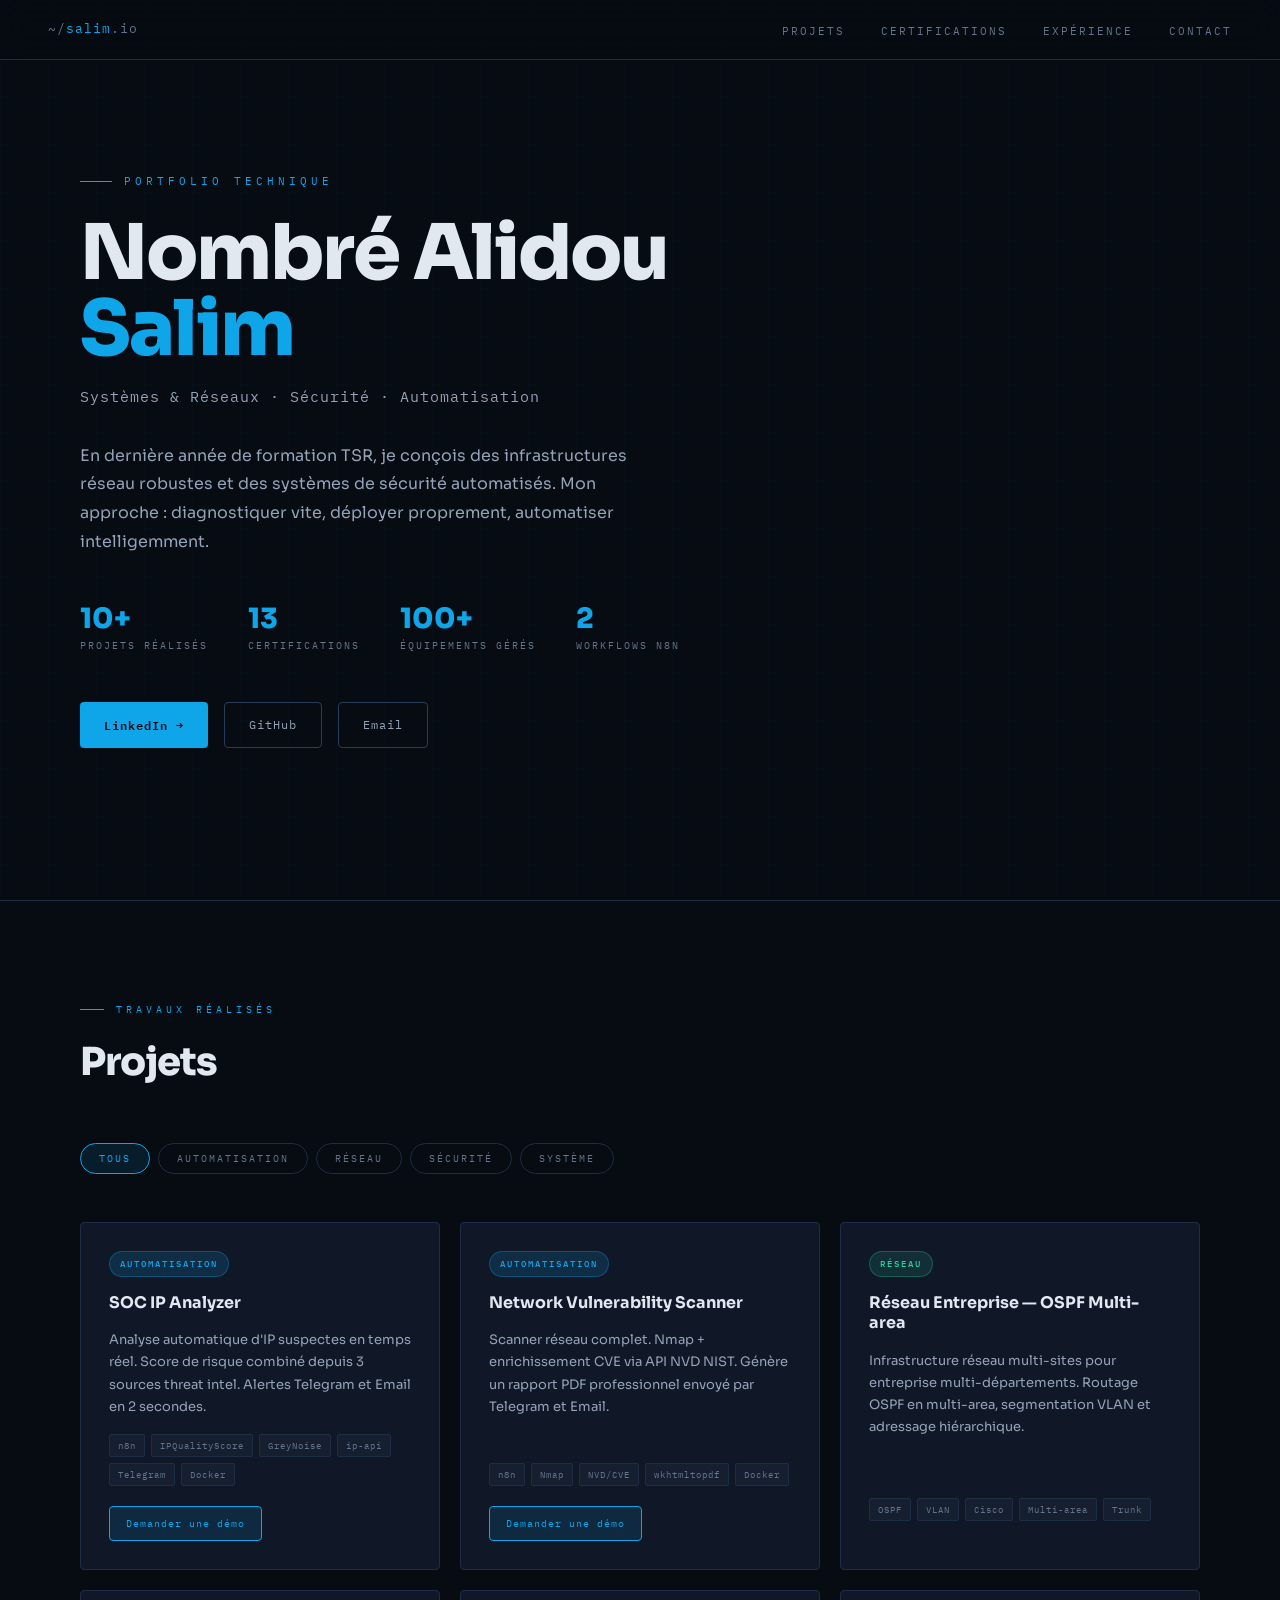
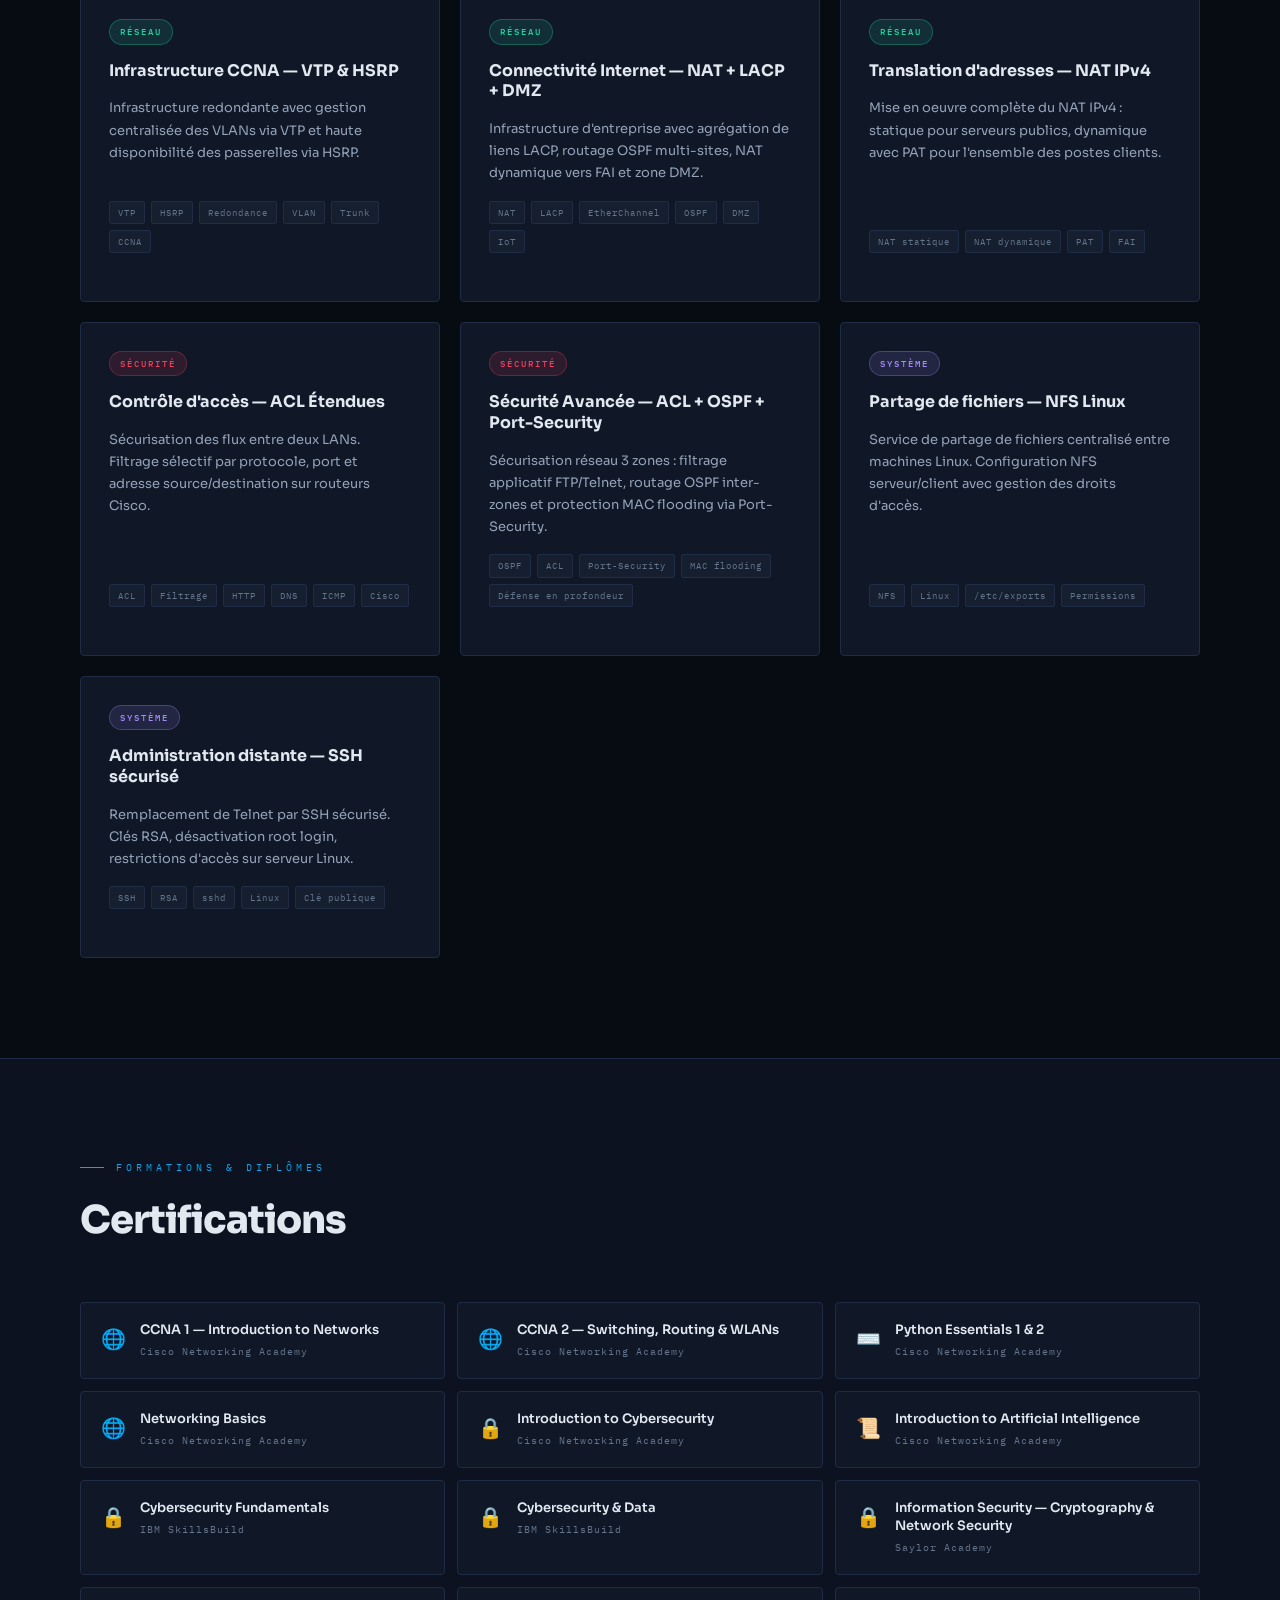
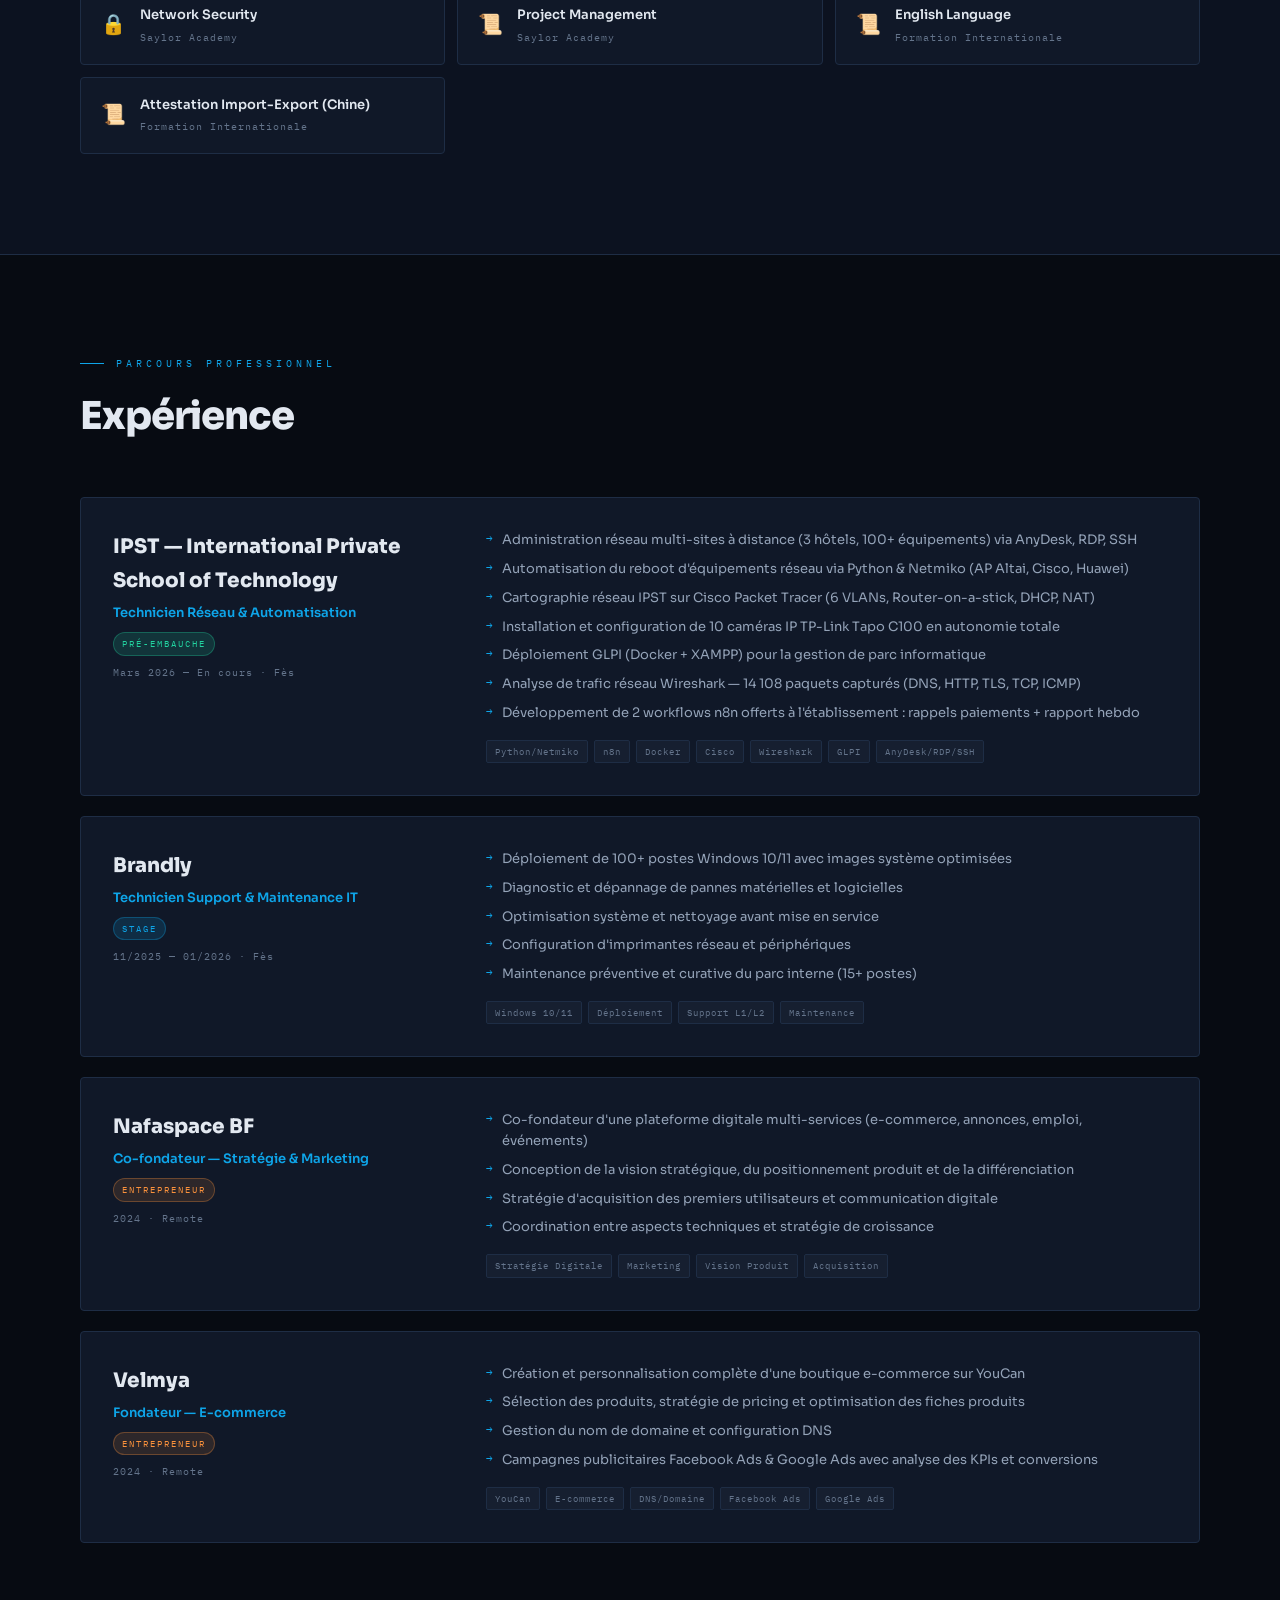
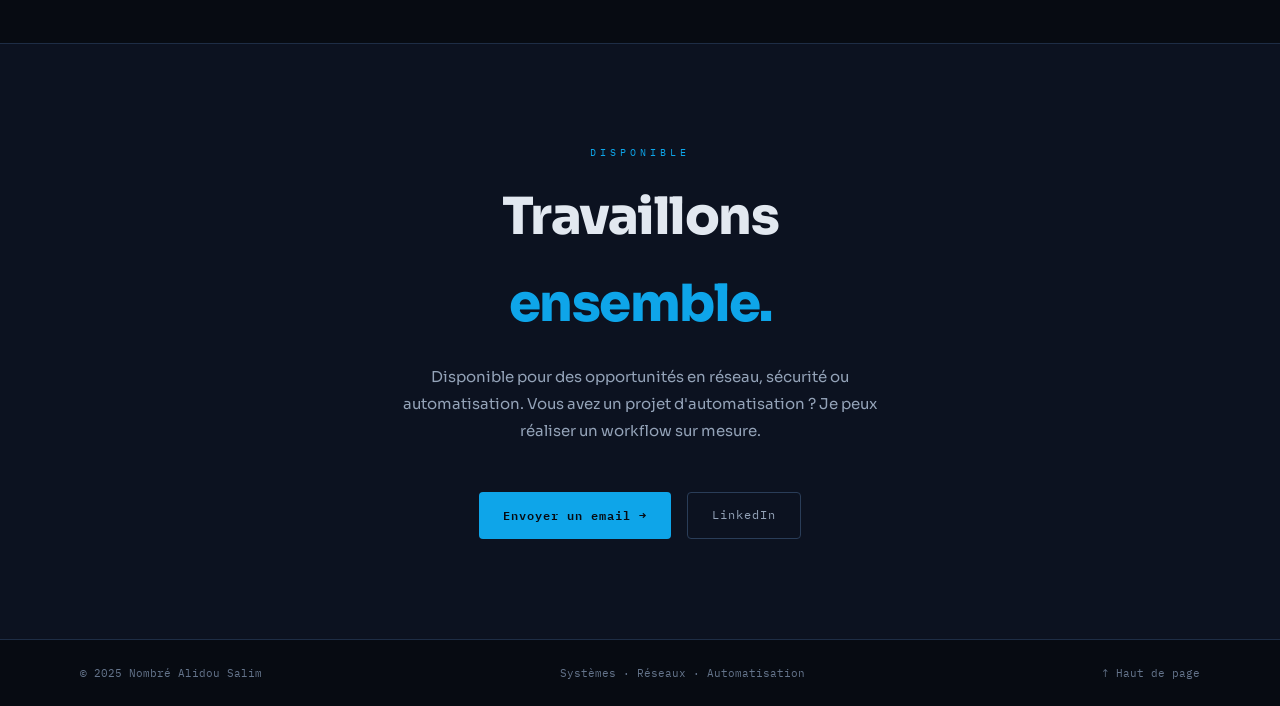
==== index.html @ 9d791d12 "Update index.html" ====
<!DOCTYPE html>
<html lang="fr">
<head>
  <meta charset="UTF-8">
  <meta name="viewport" content="width=device-width, initial-scale=1.0">
  <meta name="description" content="Portfolio de Nombré Alidou Salim — Technicien Systèmes et Réseaux, Sécurité et Automatisation.">
  <title>Nombré Alidou Salim — Systèmes, Réseaux & Automatisation</title>
  <link rel="icon" type="image/svg+xml" href="data:image/svg+xml,%3Csvg xmlns='http://www.w3.org/2000/svg' viewBox='0 0 32 32'%3E%3Crect width='32' height='32' rx='4' fill='%23070b12'/%3E%3Ctext x='50%25' y='55%25' dominant-baseline='middle' text-anchor='middle' font-family='monospace' font-size='14' font-weight='bold' fill='%230ea5e9'%3ENS%3C/text%3E%3C/svg%3E">
  <link rel="stylesheet" href="style.css">
</head>
<body>

<nav>
  <div class="nav-logo"><span>~/</span>salim<span>.io</span></div>
  <ul class="nav-links">
    <li><a href="#projects">Projets</a></li>
    <li><a href="#certifications">Certifications</a></li>
    <li><a href="#experience">Expérience</a></li>
    <li><a href="#contact">Contact</a></li>
  </ul>
  <button class="hamburger" id="hamburger" aria-label="Menu">
    <span></span><span></span><span></span>
  </button>
</nav>

<div class="mobile-menu" id="mobileMenu">
  <a href="#projects"       class="mobile-link">Projets</a>
  <a href="#certifications" class="mobile-link">Certifications</a>
  <a href="#experience"     class="mobile-link">Expérience</a>
  <a href="#contact"        class="mobile-link">Contact</a>
</div>

<section id="hero">
  <div class="hero-tag">Portfolio Technique</div>
  <h1 class="hero-name">Nombré Alidou<br><span class="accent">Salim</span></h1>
  <p class="hero-subtitle">Systèmes &amp; Réseaux · Sécurité · Automatisation</p>
  <p class="hero-bio">En dernière année de formation TSR, je conçois des infrastructures réseau robustes et des systèmes de sécurité automatisés. Mon approche : diagnostiquer vite, déployer proprement, automatiser intelligemment.</p>
  <div class="hero-stats">
    <div class="reveal"><div class="hero-stat-value">10+</div><div class="hero-stat-label">Projets réalisés</div></div>
    <div class="reveal"><div class="hero-stat-value">13</div><div class="hero-stat-label">Certifications</div></div>
    <div class="reveal"><div class="hero-stat-value">100+</div><div class="hero-stat-label">Équipements gérés</div></div>
    <div class="reveal"><div class="hero-stat-value">2</div><div class="hero-stat-label">Workflows n8n</div></div>
  </div>
  <div class="hero-links">
    <a href="https://linkedin.com/in/salim-nombre" target="_blank" rel="noopener" class="btn-primary">LinkedIn →</a>
    <a href="https://github.com/Salim698"          target="_blank" rel="noopener" class="btn-outline">GitHub</a>
    <a href="/cdn-cgi/l/email-protection#6f1c0e0306020100020d1d0a5b2f08020e0603410c0002" class="btn-outline">Email</a>
  </div>
</section>

<section id="projects">
  <div class="section-inner">
    <div class="section-label">Travaux réalisés</div>
    <h2 class="section-title">Projets</h2>
    <div class="filter-bar"    id="filter-bar"></div>
    <div class="projects-grid" id="projects-grid"></div>
  </div>
</section>

<section id="certifications">
  <div class="section-inner">
    <div class="section-label">Formations &amp; diplômes</div>
    <h2 class="section-title">Certifications</h2>
    <div class="certs-grid" id="certs-grid"></div>
  </div>
</section>

<section id="experience">
  <div class="section-inner">
    <div class="section-label">Parcours professionnel</div>
    <h2 class="section-title">Expérience</h2>
    <div class="exp-list" id="exp-list"></div>
  </div>
</section>

<section id="contact">
  <div class="section-inner">
    <div class="section-label">Disponible</div>
    <h2 class="contact-title">Travaillons<br><span class="accent">ensemble.</span></h2>
    <p class="contact-sub">Disponible pour des opportunités en réseau, sécurité ou automatisation. Vous avez un projet d'automatisation ? Je peux réaliser un workflow sur mesure.</p>
    <div class="contact-actions">
      <a href="/cdn-cgi/l/email-protection#1063717c797d7e7f7d7262752450777d71797c3e737f7d2f6365727a7573642d5f60607f6264657e796475303d30407f6264767f7c797f" class="btn-primary">Envoyer un email →</a>
      <a href="https://linkedin.com/in/salim-nombre" target="_blank" rel="noopener" class="btn-outline">LinkedIn</a>
    </div>
  </div>
</section>

<footer>
  <span>© 2025 Nombré Alidou Salim</span>
  <span>Systèmes · Réseaux · Automatisation</span>
  <a href="#hero">↑ Haut de page</a>
</footer>

<script data-cfasync="false" src="/cdn-cgi/scripts/5c5dd728/cloudflare-static/email-decode.min.js"></script><script>
/* ═══════════════════════════════════════════════════════════
   DONNÉES — SEULE ZONE À MODIFIER
   Pour ajouter un projet : copier un bloc {} dans PROJECTS
   Pour ajouter une cert  : copier une ligne dans CERTIFICATIONS
═══════════════════════════════════════════════════════════ */

var PROJECTS = [

  /* ── AUTOMATISATION ─────────────────────────────────── */
  {
    title:    "SOC IP Analyzer",
    category: "automatisation",
    tags:     ["n8n", "IPQualityScore", "GreyNoise", "ip-api", "Telegram", "Docker"],
    desc:     "Analyse automatique d'IP suspectes en temps réel. Score de risque combiné depuis 3 sources threat intel. Alertes Telegram et Email en 2 secondes.",
    slug:     "",       /* laisser vide tant que la page projet n'est pas créée */
    contact:  true      /* true = bouton "Demander une démo" */
  },
  {
    title:    "Network Vulnerability Scanner",
    category: "automatisation",
    tags:     ["n8n", "Nmap", "NVD/CVE", "wkhtmltopdf", "Docker"],
    desc:     "Scanner réseau complet. Nmap + enrichissement CVE via API NVD NIST. Génère un rapport PDF professionnel envoyé par Telegram et Email.",
    slug:     "",
    contact:  true
  },

  /* ── RÉSEAU ─────────────────────────────────────────── */
  {
    title:    "Réseau Entreprise — OSPF Multi-area",
    category: "reseau",
    tags:     ["OSPF", "VLAN", "Cisco", "Multi-area", "Trunk"],
    desc:     "Infrastructure réseau multi-sites pour entreprise multi-départements. Routage OSPF en multi-area, segmentation VLAN et adressage hiérarchique.",
    slug:     "",
    contact:  false
  },
  {
    title:    "Infrastructure CCNA — VTP & HSRP",
    category: "reseau",
    tags:     ["VTP", "HSRP", "Redondance", "VLAN", "Trunk", "CCNA"],
    desc:     "Infrastructure redondante avec gestion centralisée des VLANs via VTP et haute disponibilité des passerelles via HSRP.",
    slug:     "",
    contact:  false
  },
  {
    title:    "Connectivité Internet — NAT + LACP + DMZ",
    category: "reseau",
    tags:     ["NAT", "LACP", "EtherChannel", "OSPF", "DMZ", "IoT"],
    desc:     "Infrastructure d'entreprise avec agrégation de liens LACP, routage OSPF multi-sites, NAT dynamique vers FAI et zone DMZ.",
    slug:     "",
    contact:  false
  },
  {
    title:    "Translation d'adresses — NAT IPv4",
    category: "reseau",
    tags:     ["NAT statique", "NAT dynamique", "PAT", "FAI"],
    desc:     "Mise en oeuvre complète du NAT IPv4 : statique pour serveurs publics, dynamique avec PAT pour l'ensemble des postes clients.",
    slug:     "",
    contact:  false
  },

  /* ── SÉCURITÉ ───────────────────────────────────────── */
  {
    title:    "Contrôle d'accès — ACL Étendues",
    category: "securite",
    tags:     ["ACL", "Filtrage", "HTTP", "DNS", "ICMP", "Cisco"],
    desc:     "Sécurisation des flux entre deux LANs. Filtrage sélectif par protocole, port et adresse source/destination sur routeurs Cisco.",
    slug:     "",
    contact:  false
  },
  {
    title:    "Sécurité Avancée — ACL + OSPF + Port-Security",
    category: "securite",
    tags:     ["OSPF", "ACL", "Port-Security", "MAC flooding", "Défense en profondeur"],
    desc:     "Sécurisation réseau 3 zones : filtrage applicatif FTP/Telnet, routage OSPF inter-zones et protection MAC flooding via Port-Security.",
    slug:     "",
    contact:  false
  },

  /* ── SYSTÈME ────────────────────────────────────────── */
  {
    title:    "Partage de fichiers — NFS Linux",
    category: "systeme",
    tags:     ["NFS", "Linux", "/etc/exports", "Permissions"],
    desc:     "Service de partage de fichiers centralisé entre machines Linux. Configuration NFS serveur/client avec gestion des droits d'accès.",
    slug:     "",
    contact:  false
  },
  {
    title:    "Administration distante — SSH sécurisé",
    category: "systeme",
    tags:     ["SSH", "RSA", "sshd", "Linux", "Clé publique"],
    desc:     "Remplacement de Telnet par SSH sécurisé. Clés RSA, désactivation root login, restrictions d'accès sur serveur Linux.",
    slug:     "",
    contact:  false
  }

  /* ── AJOUTER UN PROJET ICI ──────────────────────────── */
  /* ,{
    title:    "Mon nouveau projet",
    category: "reseau",
    tags:     ["Tag1", "Tag2"],
    desc:     "Description...",
    slug:     "",
    contact:  false
  } */
];

var CERTIFICATIONS = [
  { title: "CCNA 1 — Introduction to Networks",                       issuer: "Cisco Networking Academy", cat: "cisco"    },
  { title: "CCNA 2 — Switching, Routing & WLANs",                     issuer: "Cisco Networking Academy", cat: "cisco"    },
  { title: "Python Essentials 1 & 2",                                 issuer: "Cisco Networking Academy", cat: "dev"      },
  { title: "Networking Basics",                                       issuer: "Cisco Networking Academy", cat: "cisco"    },
  { title: "Introduction to Cybersecurity",                           issuer: "Cisco Networking Academy", cat: "security" },
  { title: "Introduction to Artificial Intelligence",                 issuer: "Cisco Networking Academy", cat: "other"    },
  { title: "Cybersecurity Fundamentals",                              issuer: "IBM SkillsBuild",          cat: "security" },
  { title: "Cybersecurity & Data",                                    issuer: "IBM SkillsBuild",          cat: "security" },
  { title: "Information Security — Cryptography & Network Security",  issuer: "Saylor Academy",           cat: "security" },
  { title: "Network Security",                                        issuer: "Saylor Academy",           cat: "security" },
  { title: "Project Management",                                      issuer: "Saylor Academy",           cat: "other"    },
  { title: "English Language",                                        issuer: "Formation Internationale", cat: "other"    },
  { title: "Attestation Import-Export (Chine)",                       issuer: "Formation Internationale", cat: "other"    }
];

var EXPERIENCE = [
  {
    company:  "IPST — International Private School of Technology",
    role:     "Technicien Réseau & Automatisation",
    type:     "Pré-embauche",
    period:   "Mars 2026 — En cours",
    location: "Fès",
    tasks: [
      "Administration réseau multi-sites à distance (3 hôtels, 100+ équipements) via AnyDesk, RDP, SSH",
      "Automatisation du reboot d'équipements réseau via Python & Netmiko (AP Altai, Cisco, Huawei)",
      "Cartographie réseau IPST sur Cisco Packet Tracer (6 VLANs, Router-on-a-stick, DHCP, NAT)",
      "Installation et configuration de 10 caméras IP TP-Link Tapo C100 en autonomie totale",
      "Déploiement GLPI (Docker + XAMPP) pour la gestion de parc informatique",
      "Analyse de trafic réseau Wireshark — 14 108 paquets capturés (DNS, HTTP, TLS, TCP, ICMP)",
      "Développement de 2 workflows n8n offerts à l'établissement : rappels paiements + rapport hebdo"
    ],
    tags: ["Python/Netmiko", "n8n", "Docker", "Cisco", "Wireshark", "GLPI", "AnyDesk/RDP/SSH"]
  },
  {
    company:  "Brandly",
    role:     "Technicien Support & Maintenance IT",
    type:     "Stage",
    period:   "11/2025 — 01/2026",
    location: "Fès",
    tasks: [
      "Déploiement de 100+ postes Windows 10/11 avec images système optimisées",
      "Diagnostic et dépannage de pannes matérielles et logicielles",
      "Optimisation système et nettoyage avant mise en service",
      "Configuration d'imprimantes réseau et périphériques",
      "Maintenance préventive et curative du parc interne (15+ postes)"
    ],
    tags: ["Windows 10/11", "Déploiement", "Support L1/L2", "Maintenance"]
  },
  {
    company:  "Nafaspace BF",
    role:     "Co-fondateur — Stratégie & Marketing",
    type:     "Entrepreneur",
    period:   "2024",
    location: "Remote",
    tasks: [
      "Co-fondateur d'une plateforme digitale multi-services (e-commerce, annonces, emploi, événements)",
      "Conception de la vision stratégique, du positionnement produit et de la différenciation",
      "Stratégie d'acquisition des premiers utilisateurs et communication digitale",
      "Coordination entre aspects techniques et stratégie de croissance"
    ],
    tags: ["Stratégie Digitale", "Marketing", "Vision Produit", "Acquisition"]
  },
  {
    company:  "Velmya",
    role:     "Fondateur — E-commerce",
    type:     "Entrepreneur",
    period:   "2024",
    location: "Remote",
    tasks: [
      "Création et personnalisation complète d'une boutique e-commerce sur YouCan",
      "Sélection des produits, stratégie de pricing et optimisation des fiches produits",
      "Gestion du nom de domaine et configuration DNS",
      "Campagnes publicitaires Facebook Ads & Google Ads avec analyse des KPIs et conversions"
    ],
    tags: ["YouCan", "E-commerce", "DNS/Domaine", "Facebook Ads", "Google Ads"]
  }
];

/* ═══════════════════════════════════════════════════════════
   MOTEUR — NE PAS MODIFIER EN DESSOUS DE CETTE LIGNE
═══════════════════════════════════════════════════════════ */

var CAT_LABEL = { reseau:"Réseau", securite:"Sécurité", systeme:"Système", automatisation:"Automatisation" };
var CERT_ICON = { cisco:"🌐", security:"🔒", dev:"⌨️", cloud:"☁️", other:"📜" };

/* ── Filtres ── */
var filterBar = document.getElementById("filter-bar");
var grid      = document.getElementById("projects-grid");
var cats = ["all"];
for (var i = 0; i < PROJECTS.length; i++) {
  if (cats.indexOf(PROJECTS[i].category) === -1) cats.push(PROJECTS[i].category);
}
for (var j = 0; j < cats.length; j++) {
  (function(c) {
    var btn = document.createElement("button");
    btn.className = "filter-btn" + (c === "all" ? " active" : "");
    btn.textContent = c === "all" ? "Tous" : (CAT_LABEL[c] || c);
    btn.addEventListener("click", function() {
      var all = document.querySelectorAll(".filter-btn");
      for (var k = 0; k < all.length; k++) all[k].classList.remove("active");
      btn.classList.add("active");
      renderProjects(c);
    });
    filterBar.appendChild(btn);
  })(cats[j]);
}

/* ── Projets ── */
function renderProjects(filter) {
  grid.innerHTML = "";
  var list = [];
  for (var i = 0; i < PROJECTS.length; i++) {
    if (filter === "all" || PROJECTS[i].category === filter) list.push(PROJECTS[i]);
  }
  for (var i = 0; i < list.length; i++) {
    var p = list[i];
    var tagsHtml = "";
    for (var t = 0; t < p.tags.length; t++) tagsHtml += "<span class='project-tag'>" + p.tags[t] + "</span>";
    var actionsHtml = "";
    if (p.slug) actionsHtml += "<a href='projects/" + p.slug + "/' class='btn-card btn-card-outline'>Voir détails</a>";
    if (p.contact) actionsHtml += "<a href='mailto:salimnombre4@gmail.com?subject=Demande demo - " + p.title + "' class='btn-card btn-card-contact'>Demander une démo</a>";
    var card = document.createElement("div");
    card.className = "project-card reveal";
    card.innerHTML =
      "<div class='project-card-header'><span class='project-cat cat-" + p.category + "'>" + (CAT_LABEL[p.category] || p.category) + "</span></div>" +
      "<div class='project-title'>" + p.title + "</div>" +
      "<div class='project-desc'>" + p.desc + "</div>" +
      "<div class='project-tags'>" + tagsHtml + "</div>" +
      "<div class='project-actions'>" + actionsHtml + "</div>";
    grid.appendChild(card);
  }
  setTimeout(function() {
    var cards = grid.querySelectorAll(".reveal");
    for (var i = 0; i < cards.length; i++) cards[i].classList.add("visible");
  }, 60);
}
renderProjects("all");

/* ── Certifications ── */
var certsGrid = document.getElementById("certs-grid");
for (var i = 0; i < CERTIFICATIONS.length; i++) {
  var c = CERTIFICATIONS[i];
  var card = document.createElement("div");
  card.className = "cert-card reveal";
  card.innerHTML = "<div class='cert-icon'>" + (CERT_ICON[c.cat] || "📜") + "</div><div><div class='cert-title'>" + c.title + "</div><div class='cert-issuer'>" + c.issuer + "</div></div>";
  certsGrid.appendChild(card);
}

/* ── Expérience ── */
var expList = document.getElementById("exp-list");
for (var i = 0; i < EXPERIENCE.length; i++) {
  var x = EXPERIENCE[i];
  var tasksHtml = "";
  for (var t = 0; t < x.tasks.length; t++) tasksHtml += "<li>" + x.tasks[t] + "</li>";
  var tagsHtml = "";
  for (var t = 0; t < x.tags.length; t++) tagsHtml += "<span class='exp-tag'>" + x.tags[t] + "</span>";
  var typeClass = x.type === "Stage" ? "exp-type-stage" : x.type === "Pré-embauche" ? "exp-type-preembauche" : "exp-type-entrepreneur";
  var card = document.createElement("div");
  card.className = "exp-card reveal";
  card.innerHTML =
    "<div class='exp-meta'>" +
      "<div class='exp-company'>" + x.company + "</div>" +
      "<div class='exp-role'>" + x.role + "</div>" +
      "<div class='exp-badges'><span class='exp-type " + typeClass + "'>" + x.type + "</span></div>" +
      "<div class='exp-period'>" + x.period + " · " + x.location + "</div>" +
    "</div>" +
    "<div><ul class='exp-tasks'>" + tasksHtml + "</ul><div class='exp-tags'>" + tagsHtml + "</div></div>";
  expList.appendChild(card);
}

/* ── Hamburger ── */
var hamburger  = document.getElementById("hamburger");
var mobileMenu = document.getElementById("mobileMenu");
hamburger.addEventListener("click", function() {
  var open = hamburger.classList.toggle("open");
  if (open) { mobileMenu.classList.add("open"); document.body.style.overflow = "hidden"; }
  else { mobileMenu.classList.remove("open"); document.body.style.overflow = ""; }
});
var mobileLinks = document.querySelectorAll(".mobile-link");
for (var i = 0; i < mobileLinks.length; i++) {
  mobileLinks[i].addEventListener("click", function() {
    hamburger.classList.remove("open");
    mobileMenu.classList.remove("open");
    document.body.style.overflow = "";
  });
}

/* ── Reveal ── */
var obs = new IntersectionObserver(function(entries) {
  for (var i = 0; i < entries.length; i++) {
    if (entries[i].isIntersecting) {
      (function(el, idx) {
        setTimeout(function() { el.classList.add("visible"); }, idx * 80);
      })(entries[i].target, i);
      obs.unobserve(entries[i].target);
    }
  }
}, { threshold: 0.05 });

function observeAll() {
  var els = document.querySelectorAll(".reveal");
  for (var i = 0; i < els.length; i++) {
    var r = els[i].getBoundingClientRect();
    if (r.top < window.innerHeight) els[i].classList.add("visible");
    else obs.observe(els[i]);
  }
}
window.addEventListener("load", observeAll);
observeAll();
</script>
</body>
</html>
---- style.css ----
/* ═══════════════════════════════════════════════
   style.css — DESIGN COMPLET
   NE JAMAIS MODIFIER CE FICHIER
   Toutes les données sont dans data.js
═══════════════════════════════════════════════ */

@import url('https://fonts.googleapis.com/css2?family=IBM+Plex+Mono:wght@400;500;600&family=Sora:wght@300;400;600;700;800&display=swap');

/* ── VARIABLES ─────────────────────────────── */
:root {
  --bg:       #070b12;
  --bg2:      #0c1220;
  --surface:  #101828;
  --surface2: #161f30;
  --border:   #1e2d45;
  --border2:  #2a3d58;

  --cyan:     #0ea5e9;
  --cyan-dim: rgba(14,165,233,0.12);
  --green:    #22d3a0;
  --orange:   #fb923c;
  --red:      #f43f5e;
  --purple:   #a78bfa;

  --text:     #e2e8f0;
  --muted:    #64748b;
  --muted2:   #94a3b8;

  --mono:     'IBM Plex Mono', monospace;
  --sans:     'Sora', sans-serif;

  --r:        4px;
  --shadow:   0 4px 32px rgba(0,0,0,0.4);
}

/* ── RESET ──────────────────────────────────── */
*, *::before, *::after { margin:0; padding:0; box-sizing:border-box; }
html { scroll-behavior:smooth; font-size:16px; }
body {
  font-family: var(--sans);
  background: var(--bg);
  color: var(--text);
  line-height: 1.7;
  overflow-x: hidden;
}
a { color: inherit; text-decoration: none; }
img { display:block; max-width:100%; }
button { font-family: var(--sans); border: none; background: none; cursor: pointer; }

/* ── GRID BACKGROUND ────────────────────────── */
body::before {
  content: '';
  position: fixed;
  inset: 0;
  background-image:
    linear-gradient(rgba(14,165,233,0.025) 1px, transparent 1px),
    linear-gradient(90deg, rgba(14,165,233,0.025) 1px, transparent 1px);
  background-size: 48px 48px;
  pointer-events: none;
  z-index: 0;
}

/* ── NAV ────────────────────────────────────── */
nav {
  position: fixed; top: 0; left: 0; right: 0;
  z-index: 100;
  padding: 0 48px;
  height: 60px;
  display: flex;
  align-items: center;
  justify-content: space-between;
  background: rgba(7,11,18,0.85);
  backdrop-filter: blur(16px);
  border-bottom: 1px solid var(--border);
}
.nav-logo {
  font-family: var(--mono);
  font-size: 13px;
  color: var(--cyan);
  letter-spacing: 1px;
}
.nav-logo span { color: var(--muted); }
.nav-links {
  display: flex;
  gap: 36px;
  list-style: none;
}
.nav-links a {
  font-family: var(--mono);
  font-size: 11px;
  color: var(--muted);
  letter-spacing: 2px;
  text-transform: uppercase;
  transition: color .25s;
}
.nav-links a:hover { color: var(--cyan); }

/* hamburger */
.hamburger {
  display: none;
  flex-direction: column;
  gap: 5px;
  background: none;
  border: none;
  cursor: pointer;
  padding: 4px;
}
.hamburger span {
  display: block; width: 22px; height: 2px;
  background: var(--cyan);
  transition: all .3s;
  border-radius: 1px;
}
.hamburger.open span:nth-child(1) { transform: translateY(7px) rotate(45deg); }
.hamburger.open span:nth-child(2) { opacity: 0; }
.hamburger.open span:nth-child(3) { transform: translateY(-7px) rotate(-45deg); }

.mobile-menu {
  position: fixed; inset: 0;
  background: rgba(7,11,18,.97);
  z-index: 90;
  display: flex; flex-direction: column;
  align-items: center; justify-content: center;
  gap: 36px;
  transform: translateX(100%);
  transition: transform .35s cubic-bezier(.4,0,.2,1);
}
.mobile-menu.open { transform: translateX(0); }
.mobile-menu a {
  font-family: var(--mono);
  font-size: 18px;
  color: var(--muted2);
  letter-spacing: 3px;
  text-transform: uppercase;
  transition: color .25s;
}
.mobile-menu a:hover { color: var(--cyan); }

/* ── HERO ───────────────────────────────────── */
#hero {
  position: relative;
  min-height: 100vh;
  display: flex;
  flex-direction: column;
  justify-content: center;
  padding: 100px 80px 80px;
  z-index: 1;
}
.hero-tag {
  font-family: var(--mono);
  font-size: 11px;
  letter-spacing: 4px;
  text-transform: uppercase;
  color: var(--cyan);
  margin-bottom: 24px;
  display: flex;
  align-items: center;
  gap: 12px;
}
.hero-tag::before {
  content: '';
  display: block;
  width: 32px; height: 1px;
  background: var(--cyan);
}
.hero-name {
  font-size: clamp(48px, 6vw, 88px);
  font-weight: 800;
  line-height: 1.0;
  letter-spacing: -2px;
  margin-bottom: 16px;
  color: var(--text);
}
.hero-name .accent { color: var(--cyan); }
.hero-subtitle {
  font-family: var(--mono);
  font-size: 15px;
  color: var(--muted2);
  margin-bottom: 32px;
  letter-spacing: 1px;
}
.hero-bio {
  font-size: 16px;
  color: var(--muted2);
  max-width: 560px;
  line-height: 1.8;
  margin-bottom: 48px;
}
.hero-stats {
  display: flex;
  gap: 40px;
  margin-bottom: 48px;
  flex-wrap: wrap;
}
.hero-stat-value {
  font-size: 28px;
  font-weight: 800;
  color: var(--cyan);
  line-height: 1;
}
.hero-stat-label {
  font-family: var(--mono);
  font-size: 10px;
  letter-spacing: 2px;
  text-transform: uppercase;
  color: var(--muted);
  margin-top: 4px;
}
.hero-links {
  display: flex;
  gap: 16px;
  flex-wrap: wrap;
}
.btn-primary {
  display: inline-flex;
  align-items: center;
  gap: 8px;
  padding: 12px 24px;
  background: var(--cyan);
  color: var(--bg);
  font-family: var(--mono);
  font-size: 12px;
  font-weight: 600;
  letter-spacing: 1px;
  border-radius: var(--r);
  transition: opacity .2s, transform .2s;
}
.btn-primary:hover { opacity: .88; transform: translateY(-1px); }
.btn-outline {
  display: inline-flex;
  align-items: center;
  gap: 8px;
  padding: 12px 24px;
  border: 1px solid var(--border2);
  color: var(--muted2);
  font-family: var(--mono);
  font-size: 12px;
  letter-spacing: 1px;
  border-radius: var(--r);
  transition: border-color .2s, color .2s, transform .2s;
}
.btn-outline:hover { border-color: var(--cyan); color: var(--cyan); transform: translateY(-1px); }

/* ── SECTION COMMON ─────────────────────────── */
section { position: relative; z-index: 1; }
.section-inner { max-width: 1200px; margin: 0 auto; }
.section-label {
  font-family: var(--mono);
  font-size: 10px;
  letter-spacing: 4px;
  text-transform: uppercase;
  color: var(--cyan);
  margin-bottom: 12px;
  display: flex;
  align-items: center;
  gap: 12px;
}
.section-label::before {
  content: '';
  display: block; width: 24px; height: 1px;
  background: var(--cyan);
}
.section-title {
  font-size: clamp(28px, 3vw, 42px);
  font-weight: 800;
  letter-spacing: -1px;
  margin-bottom: 48px;
  color: var(--text);
}

/* ── PROJECTS ───────────────────────────────── */
#projects {
  padding: 100px 80px;
  border-top: 1px solid var(--border);
}
.filter-bar {
  display: flex;
  gap: 8px;
  flex-wrap: wrap;
  margin-bottom: 48px;
}
.filter-btn {
  font-family: var(--mono);
  font-size: 10px;
  letter-spacing: 2px;
  text-transform: uppercase;
  padding: 8px 18px;
  border: 1px solid var(--border);
  color: var(--muted);
  border-radius: 100px;
  cursor: pointer;
  transition: all .2s;
  background: none;
}
.filter-btn:hover,
.filter-btn.active {
  border-color: var(--cyan);
  color: var(--cyan);
  background: var(--cyan-dim);
}
.projects-grid {
  display: grid;
  grid-template-columns: repeat(auto-fill, minmax(340px, 1fr));
  gap: 20px;
}
.project-card {
  background: var(--surface);
  border: 1px solid var(--border);
  border-radius: var(--r);
  padding: 28px;
  display: flex;
  flex-direction: column;
  gap: 16px;
  transition: border-color .25s, transform .25s, box-shadow .25s;
  position: relative;
  overflow: hidden;
}
.project-card::before {
  content: '';
  position: absolute;
  top: 0; left: 0; right: 0;
  height: 2px;
  background: var(--card-color, var(--cyan));
  transform: scaleX(0);
  transform-origin: left;
  transition: transform .35s;
}
.project-card:hover {
  border-color: var(--border2);
  transform: translateY(-3px);
  box-shadow: var(--shadow);
}
.project-card:hover::before { transform: scaleX(1); }
.project-card-header {
  display: flex;
  align-items: center;
  justify-content: space-between;
}
.project-cat {
  font-family: var(--mono);
  font-size: 9px;
  letter-spacing: 2px;
  text-transform: uppercase;
  padding: 4px 10px;
  border-radius: 100px;
  font-weight: 500;
}
/* category colors */
.cat-automatisation { background: rgba(14,165,233,.15);  color: var(--cyan);   border: 1px solid rgba(14,165,233,.3);  --card-color: var(--cyan);   }
.cat-reseau         { background: rgba(34,211,160,.12);  color: var(--green);  border: 1px solid rgba(34,211,160,.3);  --card-color: var(--green);  }
.cat-securite       { background: rgba(244,63,94,.12);   color: var(--red);    border: 1px solid rgba(244,63,94,.3);   --card-color: var(--red);    }
.cat-systeme        { background: rgba(167,139,250,.12); color: var(--purple); border: 1px solid rgba(167,139,250,.3); --card-color: var(--purple); }

.project-title {
  font-size: 16px;
  font-weight: 700;
  color: var(--text);
  line-height: 1.3;
}
.project-desc {
  font-size: 13px;
  color: var(--muted2);
  line-height: 1.7;
  flex: 1;
}
.project-tags {
  display: flex;
  flex-wrap: wrap;
  gap: 6px;
}
.project-tag {
  font-family: var(--mono);
  font-size: 9px;
  padding: 3px 8px;
  background: var(--surface2);
  border: 1px solid var(--border);
  color: var(--muted);
  letter-spacing: 1px;
  border-radius: 2px;
}
.project-actions {
  display: flex;
  gap: 10px;
  flex-wrap: wrap;
  margin-top: 4px;
}
.btn-card {
  font-family: var(--mono);
  font-size: 10px;
  letter-spacing: 1px;
  padding: 8px 16px;
  border-radius: var(--r);
  transition: all .2s;
  cursor: pointer;
}
.btn-card-outline {
  border: 1px solid var(--border2);
  color: var(--muted2);
}
.btn-card-outline:hover { border-color: var(--cyan); color: var(--cyan); }
.btn-card-contact {
  border: 1px solid var(--cyan);
  color: var(--cyan);
  background: var(--cyan-dim);
}
.btn-card-contact:hover { background: var(--cyan); color: var(--bg); }

/* ── CERTIFICATIONS ─────────────────────────── */
#certifications {
  padding: 100px 80px;
  background: var(--bg2);
  border-top: 1px solid var(--border);
}
.certs-grid {
  display: grid;
  grid-template-columns: repeat(auto-fill, minmax(280px, 1fr));
  gap: 12px;
}
.cert-card {
  display: flex;
  align-items: flex-start;
  gap: 14px;
  padding: 18px 20px;
  background: var(--surface);
  border: 1px solid var(--border);
  border-radius: var(--r);
  transition: border-color .2s;
}
.cert-card:hover { border-color: var(--border2); }
.cert-icon {
  font-size: 20px;
  flex-shrink: 0;
  margin-top: 2px;
}
.cert-title {
  font-size: 13px;
  font-weight: 600;
  color: var(--text);
  line-height: 1.4;
  margin-bottom: 4px;
}
.cert-issuer {
  font-family: var(--mono);
  font-size: 10px;
  color: var(--muted);
  letter-spacing: 1px;
}

/* ── EXPERIENCE ─────────────────────────────── */
#experience {
  padding: 100px 80px;
  border-top: 1px solid var(--border);
}
.exp-list {
  display: flex;
  flex-direction: column;
  gap: 20px;
}
.exp-card {
  background: var(--surface);
  border: 1px solid var(--border);
  border-radius: var(--r);
  padding: 32px;
  display: grid;
  grid-template-columns: 1fr 2fr;
  gap: 32px;
  transition: border-color .2s;
}
.exp-card:hover { border-color: var(--border2); }
.exp-meta {}
.exp-company {
  font-size: 20px;
  font-weight: 800;
  color: var(--text);
  margin-bottom: 4px;
}
.exp-role {
  font-size: 13px;
  color: var(--cyan);
  font-weight: 600;
  margin-bottom: 8px;
}
.exp-badges {
  display: flex;
  flex-direction: column;
  gap: 4px;
}
.exp-type {
  font-family: var(--mono);
  font-size: 9px;
  letter-spacing: 2px;
  text-transform: uppercase;
  padding: 3px 8px;
  display: inline-block;
  width: fit-content;
  border-radius: 100px;
}
.exp-type-stage      { background: rgba(14,165,233,.15);  color: var(--cyan);  border: 1px solid rgba(14,165,233,.3); }
.exp-type-preembauche{ background: rgba(34,211,160,.15);  color: var(--green); border: 1px solid rgba(34,211,160,.3); }
.exp-type-entrepreneur{ background: rgba(251,146,60,.12); color: var(--orange);border: 1px solid rgba(251,146,60,.3); }
.exp-period {
  font-family: var(--mono);
  font-size: 10px;
  color: var(--muted);
  letter-spacing: 1px;
  margin-top: 8px;
}
.exp-tasks {
  list-style: none;
  display: flex;
  flex-direction: column;
  gap: 8px;
  margin-bottom: 16px;
}
.exp-tasks li {
  font-size: 13px;
  color: var(--muted2);
  padding-left: 16px;
  position: relative;
  line-height: 1.6;
}
.exp-tasks li::before {
  content: '→';
  position: absolute; left: 0;
  color: var(--cyan);
  font-family: var(--mono);
  font-size: 11px;
}
.exp-tags {
  display: flex;
  flex-wrap: wrap;
  gap: 6px;
}
.exp-tag {
  font-family: var(--mono);
  font-size: 9px;
  padding: 3px 8px;
  background: var(--surface2);
  border: 1px solid var(--border);
  color: var(--muted);
  letter-spacing: 1px;
  border-radius: 2px;
}

/* ── CONTACT ────────────────────────────────── */
#contact {
  padding: 100px 80px;
  background: var(--bg2);
  border-top: 1px solid var(--border);
  text-align: center;
}
#contact .section-label { justify-content: center; }
#contact .section-label::before { display: none; }
.contact-title {
  font-size: clamp(32px, 4vw, 56px);
  font-weight: 800;
  letter-spacing: -1.5px;
  margin-bottom: 16px;
}
.contact-title .accent { color: var(--cyan); }
.contact-sub {
  font-size: 15px;
  color: var(--muted2);
  max-width: 480px;
  margin: 0 auto 48px;
  line-height: 1.8;
}
.contact-actions {
  display: flex;
  gap: 16px;
  justify-content: center;
  flex-wrap: wrap;
}

/* ── FOOTER ─────────────────────────────────── */
footer {
  padding: 24px 80px;
  border-top: 1px solid var(--border);
  display: flex;
  justify-content: space-between;
  align-items: center;
  font-family: var(--mono);
  font-size: 11px;
  color: var(--muted);
  position: relative;
  z-index: 1;
}
footer a { color: var(--muted); transition: color .2s; }
footer a:hover { color: var(--cyan); }

/* ── REVEAL ANIMATION ───────────────────────── */
.reveal {
  opacity: 0;
  transform: translateY(20px);
  transition: opacity .5s, transform .5s;
}
.reveal.visible { opacity: 1; transform: none; }

/* ── RESPONSIVE ─────────────────────────────── */
@media (max-width: 900px) {
  nav { padding: 0 24px; }
  .nav-links { display: none; }
  .hamburger { display: flex; }
  #hero { padding: 90px 24px 60px; }
  #projects, #certifications, #experience, #contact { padding: 80px 24px; }
  footer { padding: 20px 24px; flex-direction: column; gap: 8px; text-align: center; }
  .exp-card { grid-template-columns: 1fr; gap: 20px; }
  .hero-stats { gap: 24px; }
}
@media (max-width: 600px) {
  .projects-grid { grid-template-columns: 1fr; }
  .certs-grid { grid-template-columns: 1fr; }
  .hero-name { font-size: 40px; letter-spacing: -1px; }
  .filter-bar { gap: 6px; }
  .filter-btn { font-size: 9px; padding: 6px 12px; }
}
@media (prefers-reduced-motion: reduce) {
  *, *::before, *::after { animation-duration:.01ms !important; transition-duration:.01ms !important; }
  .reveal { opacity:1 !important; transform:none !important; }
}
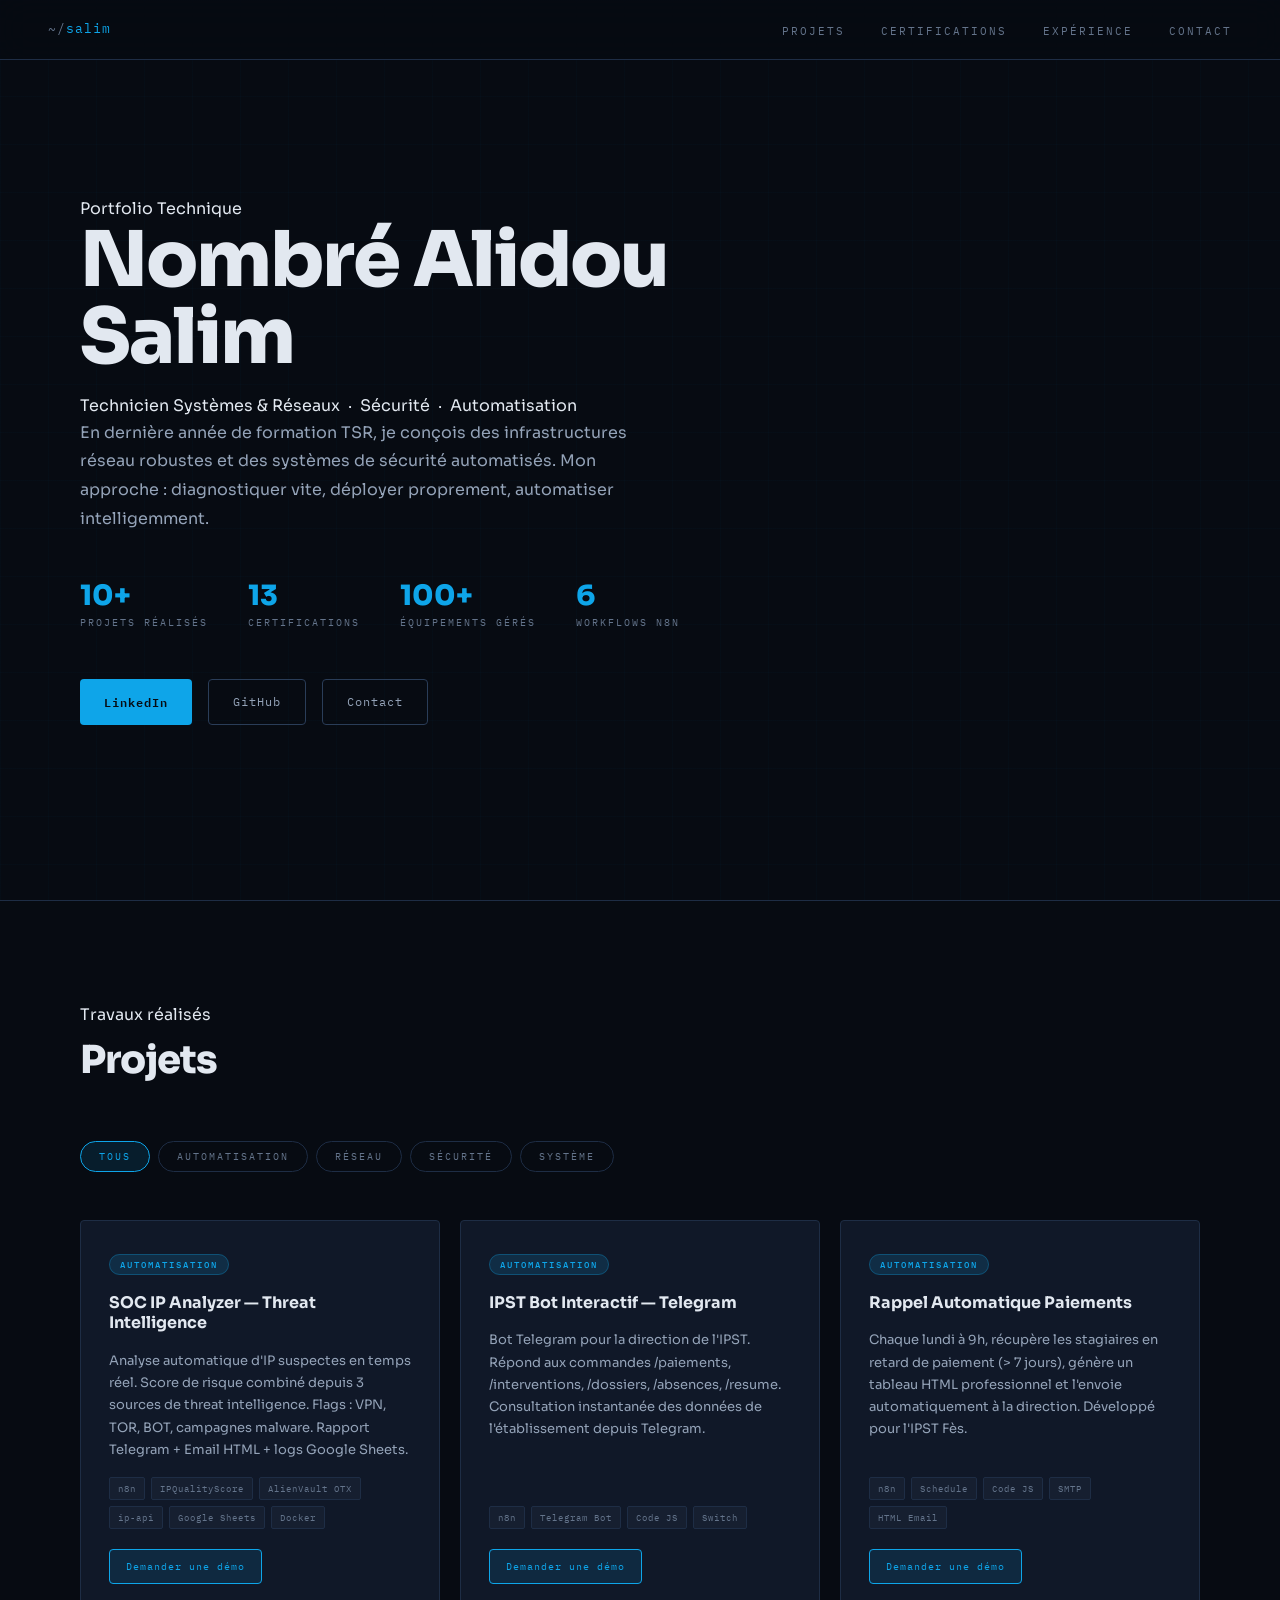
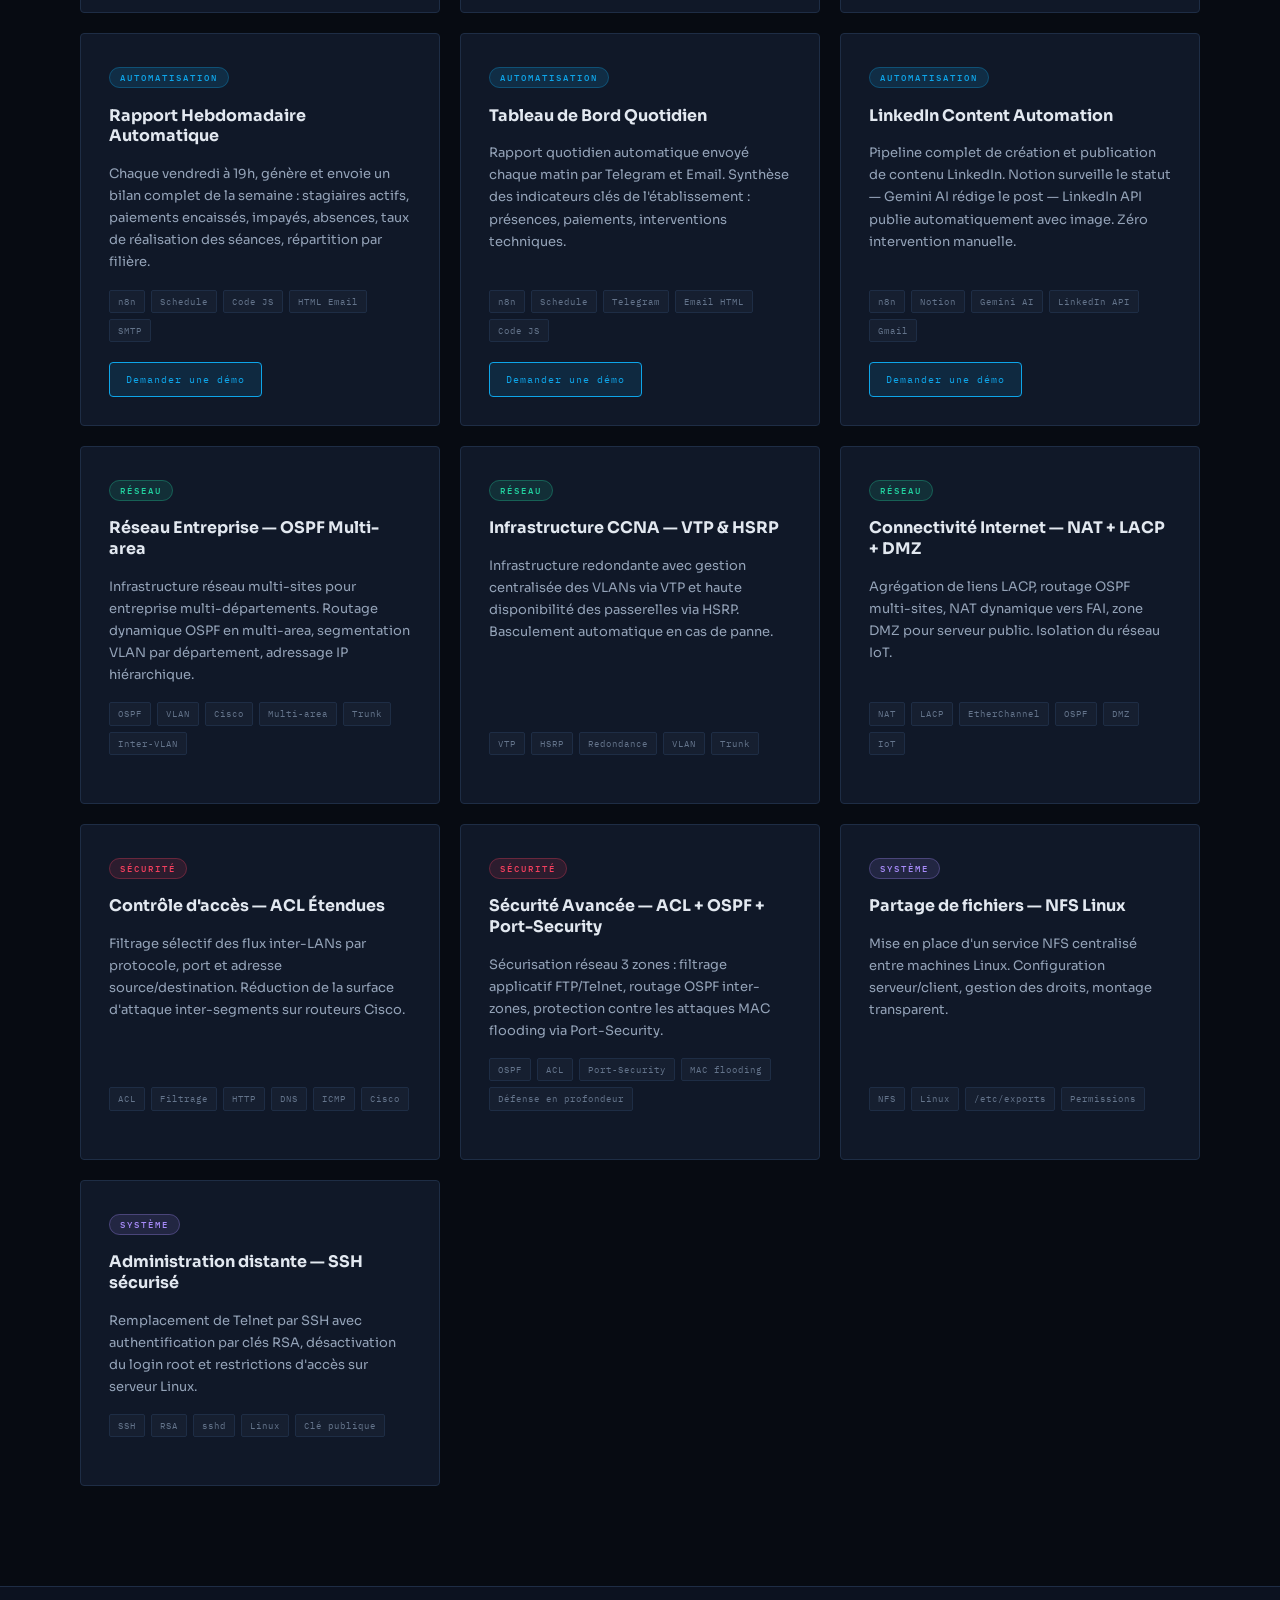
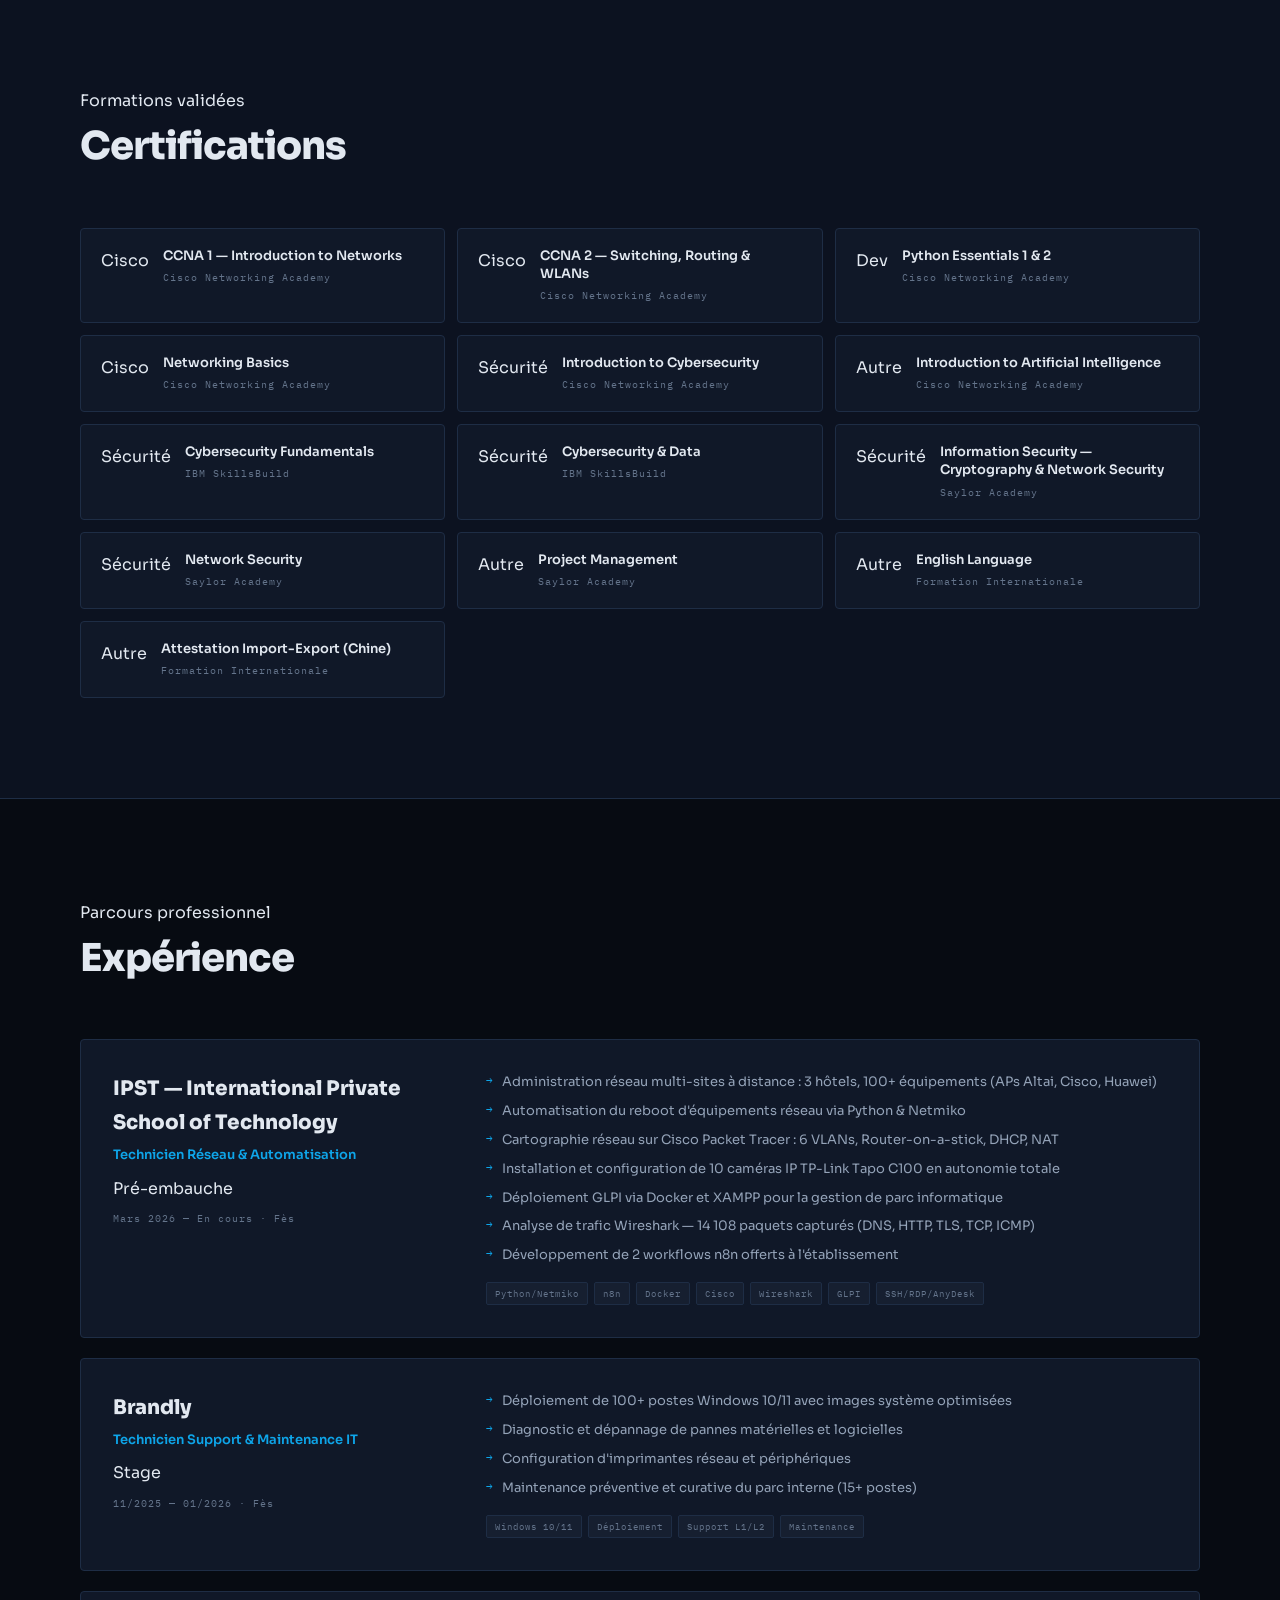
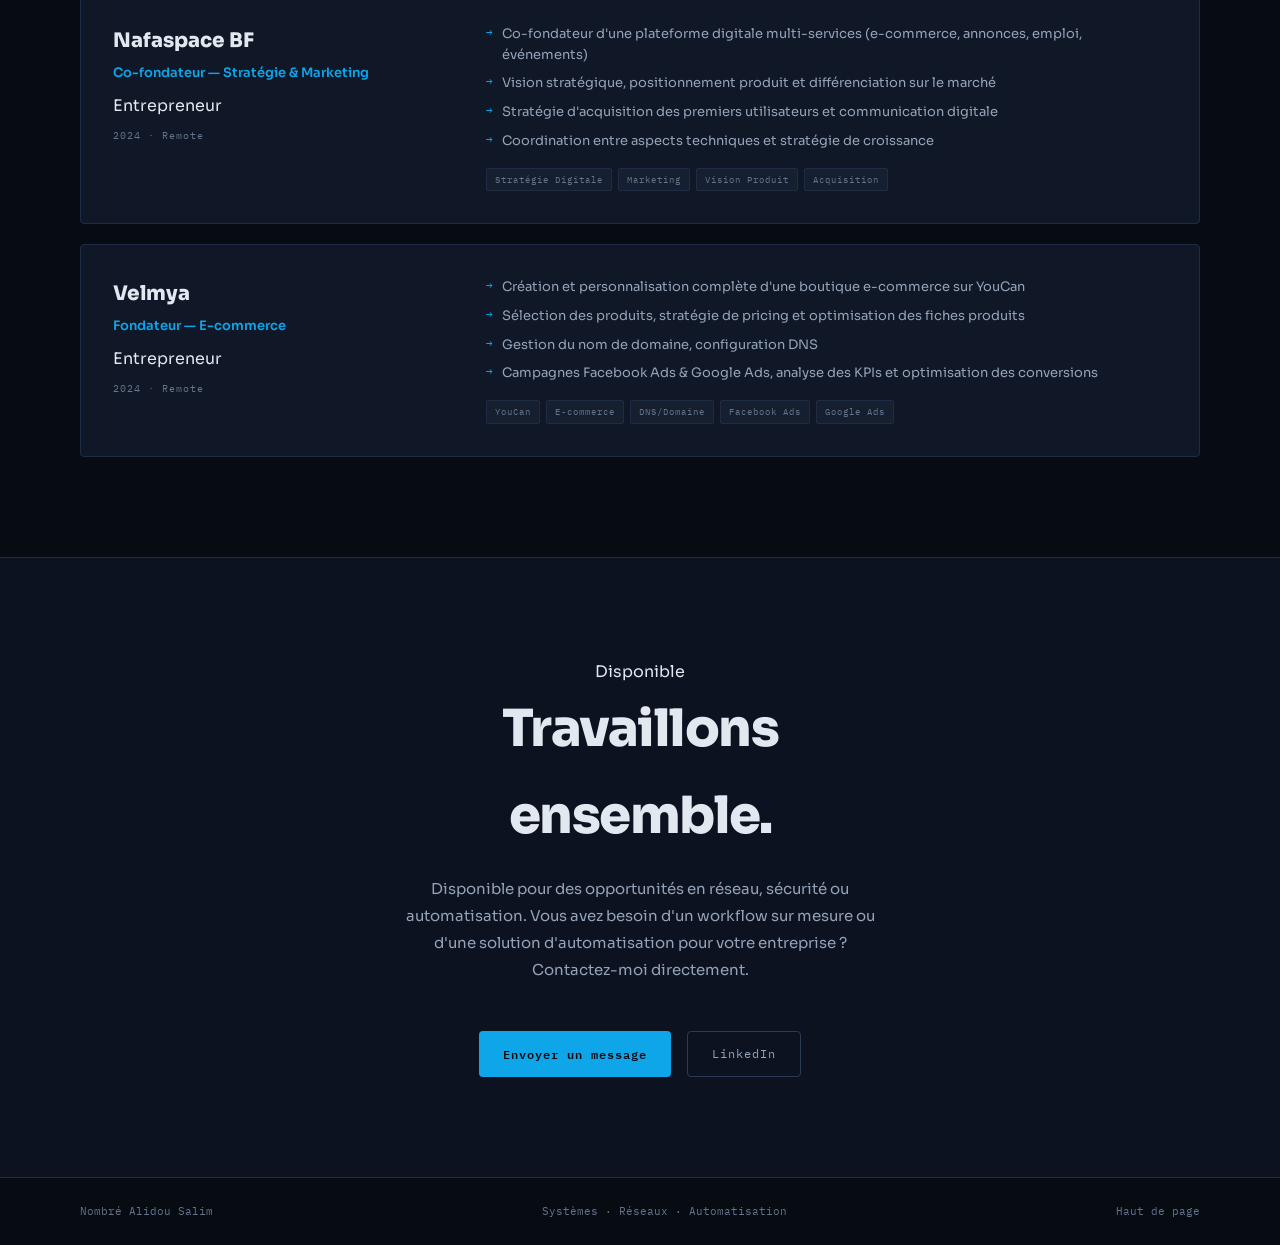
==== commit 0851e18d: "Update index.html" ====
--- a/index.html
+++ b/index.html
@@ -3,15 +3,15 @@
 <head>
   <meta charset="UTF-8">
   <meta name="viewport" content="width=device-width, initial-scale=1.0">
-  <meta name="description" content="Portfolio de Nombré Alidou Salim — Technicien Systèmes et Réseaux, Sécurité et Automatisation.">
+  <meta name="description" content="Nombré Alidou Salim — Technicien Systèmes & Réseaux. Infrastructure réseau, sécurité et automatisation. Fès, Maroc.">
   <title>Nombré Alidou Salim — Systèmes, Réseaux & Automatisation</title>
-  <link rel="icon" type="image/svg+xml" href="data:image/svg+xml,%3Csvg xmlns='http://www.w3.org/2000/svg' viewBox='0 0 32 32'%3E%3Crect width='32' height='32' rx='4' fill='%23070b12'/%3E%3Ctext x='50%25' y='55%25' dominant-baseline='middle' text-anchor='middle' font-family='monospace' font-size='14' font-weight='bold' fill='%230ea5e9'%3ENS%3C/text%3E%3C/svg%3E">
+  <link rel="icon" type="image/svg+xml" href="data:image/svg+xml,%3Csvg xmlns='http://www.w3.org/2000/svg' viewBox='0 0 32 32'%3E%3Crect width='32' height='32' rx='5' fill='%230a0e1a'/%3E%3Ctext x='50%25' y='55%25' dominant-baseline='middle' text-anchor='middle' font-family='monospace' font-size='13' font-weight='700' fill='%233b82f6'%3ENS%3C/text%3E%3C/svg%3E">
   <link rel="stylesheet" href="style.css">
 </head>
 <body>
 
 <nav>
-  <div class="nav-logo"><span>~/</span>salim<span>.io</span></div>
+  <div class="nav-logo"><span>~/</span>salim</div>
   <ul class="nav-links">
     <li><a href="#projects">Projets</a></li>
     <li><a href="#certifications">Certifications</a></li>
@@ -31,26 +31,26 @@
 </div>
 
 <section id="hero">
-  <div class="hero-tag">Portfolio Technique</div>
-  <h1 class="hero-name">Nombré Alidou<br><span class="accent">Salim</span></h1>
-  <p class="hero-subtitle">Systèmes &amp; Réseaux · Sécurité · Automatisation</p>
+  <div class="hero-eyebrow">Portfolio Technique</div>
+  <h1 class="hero-name">Nombré Alidou<br><span class="hl">Salim</span></h1>
+  <p class="hero-role">Technicien Systèmes &amp; Réseaux &nbsp;·&nbsp; Sécurité &nbsp;·&nbsp; Automatisation</p>
   <p class="hero-bio">En dernière année de formation TSR, je conçois des infrastructures réseau robustes et des systèmes de sécurité automatisés. Mon approche : diagnostiquer vite, déployer proprement, automatiser intelligemment.</p>
   <div class="hero-stats">
     <div class="reveal"><div class="hero-stat-value">10+</div><div class="hero-stat-label">Projets réalisés</div></div>
     <div class="reveal"><div class="hero-stat-value">13</div><div class="hero-stat-label">Certifications</div></div>
     <div class="reveal"><div class="hero-stat-value">100+</div><div class="hero-stat-label">Équipements gérés</div></div>
-    <div class="reveal"><div class="hero-stat-value">2</div><div class="hero-stat-label">Workflows n8n</div></div>
+    <div class="reveal"><div class="hero-stat-value">6</div><div class="hero-stat-label">Workflows n8n</div></div>
   </div>
   <div class="hero-links">
-    <a href="https://linkedin.com/in/salim-nombre" target="_blank" rel="noopener" class="btn-primary">LinkedIn →</a>
-    <a href="https://github.com/Salim698"          target="_blank" rel="noopener" class="btn-outline">GitHub</a>
-    <a href="/cdn-cgi/l/email-protection#6f1c0e0306020100020d1d0a5b2f08020e0603410c0002" class="btn-outline">Email</a>
+    <a href="https://linkedin.com/in/salim-nombre" target="_blank" rel="noopener" class="btn-primary">LinkedIn</a>
+    <a href="https://github.com/Salim698"           target="_blank" rel="noopener" class="btn-outline">GitHub</a>
+    <a href="https://mail.google.com/mail/?view=cm&to=salimnombre4@gmail.com&su=Contact - Portfolio" target="_blank" class="btn-outline">Contact</a>
   </div>
 </section>
 
 <section id="projects">
   <div class="section-inner">
-    <div class="section-label">Travaux réalisés</div>
+    <div class="section-eyebrow">Travaux réalisés</div>
     <h2 class="section-title">Projets</h2>
     <div class="filter-bar"    id="filter-bar"></div>
     <div class="projects-grid" id="projects-grid"></div>
@@ -59,7 +59,7 @@
 
 <section id="certifications">
   <div class="section-inner">
-    <div class="section-label">Formations &amp; diplômes</div>
+    <div class="section-eyebrow">Formations validées</div>
     <h2 class="section-title">Certifications</h2>
     <div class="certs-grid" id="certs-grid"></div>
   </div>
@@ -67,7 +67,7 @@
 
 <section id="experience">
   <div class="section-inner">
-    <div class="section-label">Parcours professionnel</div>
+    <div class="section-eyebrow">Parcours professionnel</div>
     <h2 class="section-title">Expérience</h2>
     <div class="exp-list" id="exp-list"></div>
   </div>
@@ -75,144 +75,169 @@
 
 <section id="contact">
   <div class="section-inner">
-    <div class="section-label">Disponible</div>
-    <h2 class="contact-title">Travaillons<br><span class="accent">ensemble.</span></h2>
-    <p class="contact-sub">Disponible pour des opportunités en réseau, sécurité ou automatisation. Vous avez un projet d'automatisation ? Je peux réaliser un workflow sur mesure.</p>
-    <div class="contact-actions">
-      <a href="/cdn-cgi/l/email-protection#1063717c797d7e7f7d7262752450777d71797c3e737f7d2f6365727a7573642d5f60607f6264657e796475303d30407f6264767f7c797f" class="btn-primary">Envoyer un email →</a>
-      <a href="https://linkedin.com/in/salim-nombre" target="_blank" rel="noopener" class="btn-outline">LinkedIn</a>
+    <div class="contact-inner">
+      <div class="section-eyebrow">Disponible</div>
+      <h2 class="contact-title">Travaillons<br><span class="hl">ensemble.</span></h2>
+      <p class="contact-sub">Disponible pour des opportunités en réseau, sécurité ou automatisation. Vous avez besoin d'un workflow sur mesure ou d'une solution d'automatisation pour votre entreprise ? Contactez-moi directement.</p>
+      <div class="contact-actions">
+        <a href="https://mail.google.com/mail/?view=cm&to=salimnombre4@gmail.com&su=Opportunite - Portfolio Salim" target="_blank" class="btn-primary">Envoyer un message</a>
+        <a href="https://linkedin.com/in/salim-nombre" target="_blank" rel="noopener" class="btn-outline">LinkedIn</a>
+      </div>
     </div>
   </div>
 </section>
 
 <footer>
-  <span>© 2025 Nombré Alidou Salim</span>
-  <span>Systèmes · Réseaux · Automatisation</span>
-  <a href="#hero">↑ Haut de page</a>
+  <span>Nombré Alidou Salim</span>
+  <span>Systèmes &middot; Réseaux &middot; Automatisation</span>
+  <a href="#hero">Haut de page</a>
 </footer>
 
-<script data-cfasync="false" src="/cdn-cgi/scripts/5c5dd728/cloudflare-static/email-decode.min.js"></script><script>
-/* ═══════════════════════════════════════════════════════════
-   DONNÉES — SEULE ZONE À MODIFIER
-   Pour ajouter un projet : copier un bloc {} dans PROJECTS
-   Pour ajouter une cert  : copier une ligne dans CERTIFICATIONS
-═══════════════════════════════════════════════════════════ */
+<script>
+/* ═══════════════════════════════════════════════════════
+   DONNÉES — modifiez uniquement cette zone
+═══════════════════════════════════════════════════════ */
 
 var PROJECTS = [
 
-  /* ── AUTOMATISATION ─────────────────────────────────── */
-  {
-    title:    "SOC IP Analyzer",
-    category: "automatisation",
-    tags:     ["n8n", "IPQualityScore", "GreyNoise", "ip-api", "Telegram", "Docker"],
-    desc:     "Analyse automatique d'IP suspectes en temps réel. Score de risque combiné depuis 3 sources threat intel. Alertes Telegram et Email en 2 secondes.",
-    slug:     "",       /* laisser vide tant que la page projet n'est pas créée */
-    contact:  true      /* true = bouton "Demander une démo" */
-  },
-  {
-    title:    "Network Vulnerability Scanner",
-    category: "automatisation",
-    tags:     ["n8n", "Nmap", "NVD/CVE", "wkhtmltopdf", "Docker"],
-    desc:     "Scanner réseau complet. Nmap + enrichissement CVE via API NVD NIST. Génère un rapport PDF professionnel envoyé par Telegram et Email.",
-    slug:     "",
-    contact:  true
-  },
-
-  /* ── RÉSEAU ─────────────────────────────────────────── */
-  {
-    title:    "Réseau Entreprise — OSPF Multi-area",
-    category: "reseau",
-    tags:     ["OSPF", "VLAN", "Cisco", "Multi-area", "Trunk"],
-    desc:     "Infrastructure réseau multi-sites pour entreprise multi-départements. Routage OSPF en multi-area, segmentation VLAN et adressage hiérarchique.",
-    slug:     "",
-    contact:  false
-  },
-  {
-    title:    "Infrastructure CCNA — VTP & HSRP",
-    category: "reseau",
-    tags:     ["VTP", "HSRP", "Redondance", "VLAN", "Trunk", "CCNA"],
-    desc:     "Infrastructure redondante avec gestion centralisée des VLANs via VTP et haute disponibilité des passerelles via HSRP.",
-    slug:     "",
-    contact:  false
-  },
-  {
-    title:    "Connectivité Internet — NAT + LACP + DMZ",
-    category: "reseau",
-    tags:     ["NAT", "LACP", "EtherChannel", "OSPF", "DMZ", "IoT"],
-    desc:     "Infrastructure d'entreprise avec agrégation de liens LACP, routage OSPF multi-sites, NAT dynamique vers FAI et zone DMZ.",
-    slug:     "",
-    contact:  false
-  },
-  {
-    title:    "Translation d'adresses — NAT IPv4",
-    category: "reseau",
-    tags:     ["NAT statique", "NAT dynamique", "PAT", "FAI"],
-    desc:     "Mise en oeuvre complète du NAT IPv4 : statique pour serveurs publics, dynamique avec PAT pour l'ensemble des postes clients.",
-    slug:     "",
-    contact:  false
-  },
-
-  /* ── SÉCURITÉ ───────────────────────────────────────── */
-  {
-    title:    "Contrôle d'accès — ACL Étendues",
-    category: "securite",
-    tags:     ["ACL", "Filtrage", "HTTP", "DNS", "ICMP", "Cisco"],
-    desc:     "Sécurisation des flux entre deux LANs. Filtrage sélectif par protocole, port et adresse source/destination sur routeurs Cisco.",
-    slug:     "",
-    contact:  false
-  },
-  {
-    title:    "Sécurité Avancée — ACL + OSPF + Port-Security",
-    category: "securite",
-    tags:     ["OSPF", "ACL", "Port-Security", "MAC flooding", "Défense en profondeur"],
-    desc:     "Sécurisation réseau 3 zones : filtrage applicatif FTP/Telnet, routage OSPF inter-zones et protection MAC flooding via Port-Security.",
-    slug:     "",
-    contact:  false
-  },
-
-  /* ── SYSTÈME ────────────────────────────────────────── */
-  {
-    title:    "Partage de fichiers — NFS Linux",
-    category: "systeme",
-    tags:     ["NFS", "Linux", "/etc/exports", "Permissions"],
-    desc:     "Service de partage de fichiers centralisé entre machines Linux. Configuration NFS serveur/client avec gestion des droits d'accès.",
-    slug:     "",
-    contact:  false
-  },
-  {
-    title:    "Administration distante — SSH sécurisé",
-    category: "systeme",
-    tags:     ["SSH", "RSA", "sshd", "Linux", "Clé publique"],
-    desc:     "Remplacement de Telnet par SSH sécurisé. Clés RSA, désactivation root login, restrictions d'accès sur serveur Linux.",
-    slug:     "",
-    contact:  false
-  }
-
-  /* ── AJOUTER UN PROJET ICI ──────────────────────────── */
-  /* ,{
-    title:    "Mon nouveau projet",
-    category: "reseau",
-    tags:     ["Tag1", "Tag2"],
-    desc:     "Description...",
-    slug:     "",
-    contact:  false
-  } */
+  /* ── AUTOMATISATION n8n ──────────────────────────── */
+  {
+    title:   "SOC IP Analyzer — Threat Intelligence",
+    cat:     "automatisation",
+    tags:    ["n8n", "IPQualityScore", "AlienVault OTX", "ip-api", "Google Sheets", "Docker"],
+    desc:    "Analyse automatique d'IP suspectes en temps réel. Score de risque combiné depuis 3 sources de threat intelligence. Flags : VPN, TOR, BOT, campagnes malware. Rapport Telegram + Email HTML + logs Google Sheets.",
+    slug:    "",
+    contact: true
+  },
+  {
+    title:   "IPST Bot Interactif — Telegram",
+    cat:     "automatisation",
+    tags:    ["n8n", "Telegram Bot", "Code JS", "Switch"],
+    desc:    "Bot Telegram pour la direction de l'IPST. Répond aux commandes /paiements, /interventions, /dossiers, /absences, /resume. Consultation instantanée des données de l'établissement depuis Telegram.",
+    slug:    "",
+    contact: true
+  },
+  {
+    title:   "Rappel Automatique Paiements",
+    cat:     "automatisation",
+    tags:    ["n8n", "Schedule", "Code JS", "SMTP", "HTML Email"],
+    desc:    "Chaque lundi à 9h, récupère les stagiaires en retard de paiement (> 7 jours), génère un tableau HTML professionnel et l'envoie automatiquement à la direction. Développé pour l'IPST Fès.",
+    slug:    "",
+    contact: true
+  },
+  {
+    title:   "Rapport Hebdomadaire Automatique",
+    cat:     "automatisation",
+    tags:    ["n8n", "Schedule", "Code JS", "HTML Email", "SMTP"],
+    desc:    "Chaque vendredi à 19h, génère et envoie un bilan complet de la semaine : stagiaires actifs, paiements encaissés, impayés, absences, taux de réalisation des séances, répartition par filière.",
+    slug:    "",
+    contact: true
+  },
+  {
+    title:   "Tableau de Bord Quotidien",
+    cat:     "automatisation",
+    tags:    ["n8n", "Schedule", "Telegram", "Email HTML", "Code JS"],
+    desc:    "Rapport quotidien automatique envoyé chaque matin par Telegram et Email. Synthèse des indicateurs clés de l'établissement : présences, paiements, interventions techniques.",
+    slug:    "",
+    contact: true
+  },
+  {
+    title:   "LinkedIn Content Automation",
+    cat:     "automatisation",
+    tags:    ["n8n", "Notion", "Gemini AI", "LinkedIn API", "Gmail"],
+    desc:    "Pipeline complet de création et publication de contenu LinkedIn. Notion surveille le statut — Gemini AI rédige le post — LinkedIn API publie automatiquement avec image. Zéro intervention manuelle.",
+    slug:    "",
+    contact: true
+  },
+
+  /* ── RÉSEAU ─────────────────────────────────────── */
+  {
+    title:   "Réseau Entreprise — OSPF Multi-area",
+    cat:     "reseau",
+    tags:    ["OSPF", "VLAN", "Cisco", "Multi-area", "Trunk", "Inter-VLAN"],
+    desc:    "Infrastructure réseau multi-sites pour entreprise multi-départements. Routage dynamique OSPF en multi-area, segmentation VLAN par département, adressage IP hiérarchique.",
+    slug:    "",
+    contact: false
+  },
+  {
+    title:   "Infrastructure CCNA — VTP & HSRP",
+    cat:     "reseau",
+    tags:    ["VTP", "HSRP", "Redondance", "VLAN", "Trunk"],
+    desc:    "Infrastructure redondante avec gestion centralisée des VLANs via VTP et haute disponibilité des passerelles via HSRP. Basculement automatique en cas de panne.",
+    slug:    "",
+    contact: false
+  },
+  {
+    title:   "Connectivité Internet — NAT + LACP + DMZ",
+    cat:     "reseau",
+    tags:    ["NAT", "LACP", "EtherChannel", "OSPF", "DMZ", "IoT"],
+    desc:    "Agrégation de liens LACP, routage OSPF multi-sites, NAT dynamique vers FAI, zone DMZ pour serveur public. Isolation du réseau IoT.",
+    slug:    "",
+    contact: false
+  },
+
+  /* ── SÉCURITÉ ───────────────────────────────────── */
+  {
+    title:   "Contrôle d'accès — ACL Étendues",
+    cat:     "securite",
+    tags:    ["ACL", "Filtrage", "HTTP", "DNS", "ICMP", "Cisco"],
+    desc:    "Filtrage sélectif des flux inter-LANs par protocole, port et adresse source/destination. Réduction de la surface d'attaque inter-segments sur routeurs Cisco.",
+    slug:    "",
+    contact: false
+  },
+  {
+    title:   "Sécurité Avancée — ACL + OSPF + Port-Security",
+    cat:     "securite",
+    tags:    ["OSPF", "ACL", "Port-Security", "MAC flooding", "Défense en profondeur"],
+    desc:    "Sécurisation réseau 3 zones : filtrage applicatif FTP/Telnet, routage OSPF inter-zones, protection contre les attaques MAC flooding via Port-Security.",
+    slug:    "",
+    contact: false
+  },
+
+  /* ── SYSTÈME ────────────────────────────────────── */
+  {
+    title:   "Partage de fichiers — NFS Linux",
+    cat:     "systeme",
+    tags:    ["NFS", "Linux", "/etc/exports", "Permissions"],
+    desc:    "Mise en place d'un service NFS centralisé entre machines Linux. Configuration serveur/client, gestion des droits, montage transparent.",
+    slug:    "",
+    contact: false
+  },
+  {
+    title:   "Administration distante — SSH sécurisé",
+    cat:     "systeme",
+    tags:    ["SSH", "RSA", "sshd", "Linux", "Clé publique"],
+    desc:    "Remplacement de Telnet par SSH avec authentification par clés RSA, désactivation du login root et restrictions d'accès sur serveur Linux.",
+    slug:    "",
+    contact: false
+  }
+
+  /* ── NOUVEAU PROJET ─────────────────────────────
+  ,{
+    title:   "Mon nouveau projet",
+    cat:     "reseau",
+    tags:    ["Tag1", "Tag2"],
+    desc:    "Description...",
+    slug:    "",
+    contact: false
+  }
+  ── */
 ];
 
 var CERTIFICATIONS = [
-  { title: "CCNA 1 — Introduction to Networks",                       issuer: "Cisco Networking Academy", cat: "cisco"    },
-  { title: "CCNA 2 — Switching, Routing & WLANs",                     issuer: "Cisco Networking Academy", cat: "cisco"    },
-  { title: "Python Essentials 1 & 2",                                 issuer: "Cisco Networking Academy", cat: "dev"      },
-  { title: "Networking Basics",                                       issuer: "Cisco Networking Academy", cat: "cisco"    },
-  { title: "Introduction to Cybersecurity",                           issuer: "Cisco Networking Academy", cat: "security" },
-  { title: "Introduction to Artificial Intelligence",                 issuer: "Cisco Networking Academy", cat: "other"    },
-  { title: "Cybersecurity Fundamentals",                              issuer: "IBM SkillsBuild",          cat: "security" },
-  { title: "Cybersecurity & Data",                                    issuer: "IBM SkillsBuild",          cat: "security" },
-  { title: "Information Security — Cryptography & Network Security",  issuer: "Saylor Academy",           cat: "security" },
-  { title: "Network Security",                                        issuer: "Saylor Academy",           cat: "security" },
-  { title: "Project Management",                                      issuer: "Saylor Academy",           cat: "other"    },
-  { title: "English Language",                                        issuer: "Formation Internationale", cat: "other"    },
-  { title: "Attestation Import-Export (Chine)",                       issuer: "Formation Internationale", cat: "other"    }
+  { title: "CCNA 1 — Introduction to Networks",                      issuer: "Cisco Networking Academy", cat: "cisco"    },
+  { title: "CCNA 2 — Switching, Routing & WLANs",                    issuer: "Cisco Networking Academy", cat: "cisco"    },
+  { title: "Python Essentials 1 & 2",                                issuer: "Cisco Networking Academy", cat: "dev"      },
+  { title: "Networking Basics",                                      issuer: "Cisco Networking Academy", cat: "cisco"    },
+  { title: "Introduction to Cybersecurity",                          issuer: "Cisco Networking Academy", cat: "security" },
+  { title: "Introduction to Artificial Intelligence",                issuer: "Cisco Networking Academy", cat: "other"    },
+  { title: "Cybersecurity Fundamentals",                             issuer: "IBM SkillsBuild",          cat: "security" },
+  { title: "Cybersecurity & Data",                                   issuer: "IBM SkillsBuild",          cat: "security" },
+  { title: "Information Security — Cryptography & Network Security", issuer: "Saylor Academy",           cat: "security" },
+  { title: "Network Security",                                       issuer: "Saylor Academy",           cat: "security" },
+  { title: "Project Management",                                     issuer: "Saylor Academy",           cat: "other"    },
+  { title: "English Language",                                       issuer: "Formation Internationale", cat: "other"    },
+  { title: "Attestation Import-Export (Chine)",                      issuer: "Formation Internationale", cat: "other"    }
 ];
 
 var EXPERIENCE = [
@@ -220,29 +245,30 @@
     company:  "IPST — International Private School of Technology",
     role:     "Technicien Réseau & Automatisation",
     type:     "Pré-embauche",
+    typeCls:  "type-preembauche",
     period:   "Mars 2026 — En cours",
     location: "Fès",
     tasks: [
-      "Administration réseau multi-sites à distance (3 hôtels, 100+ équipements) via AnyDesk, RDP, SSH",
-      "Automatisation du reboot d'équipements réseau via Python & Netmiko (AP Altai, Cisco, Huawei)",
-      "Cartographie réseau IPST sur Cisco Packet Tracer (6 VLANs, Router-on-a-stick, DHCP, NAT)",
+      "Administration réseau multi-sites à distance : 3 hôtels, 100+ équipements (APs Altai, Cisco, Huawei)",
+      "Automatisation du reboot d'équipements réseau via Python & Netmiko",
+      "Cartographie réseau sur Cisco Packet Tracer : 6 VLANs, Router-on-a-stick, DHCP, NAT",
       "Installation et configuration de 10 caméras IP TP-Link Tapo C100 en autonomie totale",
-      "Déploiement GLPI (Docker + XAMPP) pour la gestion de parc informatique",
-      "Analyse de trafic réseau Wireshark — 14 108 paquets capturés (DNS, HTTP, TLS, TCP, ICMP)",
-      "Développement de 2 workflows n8n offerts à l'établissement : rappels paiements + rapport hebdo"
+      "Déploiement GLPI via Docker et XAMPP pour la gestion de parc informatique",
+      "Analyse de trafic Wireshark — 14 108 paquets capturés (DNS, HTTP, TLS, TCP, ICMP)",
+      "Développement de 2 workflows n8n offerts à l'établissement"
     ],
-    tags: ["Python/Netmiko", "n8n", "Docker", "Cisco", "Wireshark", "GLPI", "AnyDesk/RDP/SSH"]
+    tags: ["Python/Netmiko", "n8n", "Docker", "Cisco", "Wireshark", "GLPI", "SSH/RDP/AnyDesk"]
   },
   {
     company:  "Brandly",
     role:     "Technicien Support & Maintenance IT",
     type:     "Stage",
+    typeCls:  "type-stage",
     period:   "11/2025 — 01/2026",
     location: "Fès",
     tasks: [
       "Déploiement de 100+ postes Windows 10/11 avec images système optimisées",
       "Diagnostic et dépannage de pannes matérielles et logicielles",
-      "Optimisation système et nettoyage avant mise en service",
       "Configuration d'imprimantes réseau et périphériques",
       "Maintenance préventive et curative du parc interne (15+ postes)"
     ],
@@ -252,11 +278,12 @@
     company:  "Nafaspace BF",
     role:     "Co-fondateur — Stratégie & Marketing",
     type:     "Entrepreneur",
+    typeCls:  "type-entrepreneur",
     period:   "2024",
     location: "Remote",
     tasks: [
       "Co-fondateur d'une plateforme digitale multi-services (e-commerce, annonces, emploi, événements)",
-      "Conception de la vision stratégique, du positionnement produit et de la différenciation",
+      "Vision stratégique, positionnement produit et différenciation sur le marché",
       "Stratégie d'acquisition des premiers utilisateurs et communication digitale",
       "Coordination entre aspects techniques et stratégie de croissance"
     ],
@@ -266,31 +293,33 @@
     company:  "Velmya",
     role:     "Fondateur — E-commerce",
     type:     "Entrepreneur",
+    typeCls:  "type-entrepreneur",
     period:   "2024",
     location: "Remote",
     tasks: [
       "Création et personnalisation complète d'une boutique e-commerce sur YouCan",
       "Sélection des produits, stratégie de pricing et optimisation des fiches produits",
-      "Gestion du nom de domaine et configuration DNS",
-      "Campagnes publicitaires Facebook Ads & Google Ads avec analyse des KPIs et conversions"
+      "Gestion du nom de domaine, configuration DNS",
+      "Campagnes Facebook Ads & Google Ads, analyse des KPIs et optimisation des conversions"
     ],
     tags: ["YouCan", "E-commerce", "DNS/Domaine", "Facebook Ads", "Google Ads"]
   }
 ];
 
-/* ═══════════════════════════════════════════════════════════
-   MOTEUR — NE PAS MODIFIER EN DESSOUS DE CETTE LIGNE
-═══════════════════════════════════════════════════════════ */
-
+/* ═══════════════════════════════════════════════════════
+   MOTEUR — ne pas modifier
+═══════════════════════════════════════════════════════ */
 var CAT_LABEL = { reseau:"Réseau", securite:"Sécurité", systeme:"Système", automatisation:"Automatisation" };
-var CERT_ICON = { cisco:"🌐", security:"🔒", dev:"⌨️", cloud:"☁️", other:"📜" };
-
-/* ── Filtres ── */
+var CAT_BADGE  = { cisco:"Cisco", security:"Sécurité", dev:"Dev", cloud:"Cloud", other:"Autre" };
+var CAT_CLS    = { cisco:"badge-cisco", security:"badge-security", dev:"badge-dev", cloud:"badge-cloud", other:"badge-other" };
+var GMAIL = "https://mail.google.com/mail/?view=cm&to=salimnombre4@gmail.com&su=";
+
+/* filtres */
 var filterBar = document.getElementById("filter-bar");
 var grid      = document.getElementById("projects-grid");
 var cats = ["all"];
 for (var i = 0; i < PROJECTS.length; i++) {
-  if (cats.indexOf(PROJECTS[i].category) === -1) cats.push(PROJECTS[i].category);
+  if (cats.indexOf(PROJECTS[i].cat) === -1) cats.push(PROJECTS[i].cat);
 }
 for (var j = 0; j < cats.length; j++) {
   (function(c) {
@@ -307,27 +336,26 @@
   })(cats[j]);
 }
 
-/* ── Projets ── */
 function renderProjects(filter) {
   grid.innerHTML = "";
   var list = [];
   for (var i = 0; i < PROJECTS.length; i++) {
-    if (filter === "all" || PROJECTS[i].category === filter) list.push(PROJECTS[i]);
+    if (filter === "all" || PROJECTS[i].cat === filter) list.push(PROJECTS[i]);
   }
   for (var i = 0; i < list.length; i++) {
     var p = list[i];
     var tagsHtml = "";
     for (var t = 0; t < p.tags.length; t++) tagsHtml += "<span class='project-tag'>" + p.tags[t] + "</span>";
     var actionsHtml = "";
-    if (p.slug) actionsHtml += "<a href='projects/" + p.slug + "/' class='btn-card btn-card-outline'>Voir détails</a>";
-    if (p.contact) actionsHtml += "<a href='mailto:salimnombre4@gmail.com?subject=Demande demo - " + p.title + "' class='btn-card btn-card-contact'>Demander une démo</a>";
+    if (p.slug) actionsHtml += "<a href='projects/" + p.slug + "/' class='btn-card btn-card-outline'>Voir le projet</a>";
+    if (p.contact) actionsHtml += "<a href='" + GMAIL + "Demande demo - " + encodeURIComponent(p.title) + "' target='_blank' class='btn-card btn-card-contact'>Demander une démo</a>";
     var card = document.createElement("div");
     card.className = "project-card reveal";
     card.innerHTML =
-      "<div class='project-card-header'><span class='project-cat cat-" + p.category + "'>" + (CAT_LABEL[p.category] || p.category) + "</span></div>" +
+      "<div><span class='project-cat cat-" + p.cat + "'>" + (CAT_LABEL[p.cat] || p.cat) + "</span></div>" +
       "<div class='project-title'>" + p.title + "</div>" +
-      "<div class='project-desc'>" + p.desc + "</div>" +
-      "<div class='project-tags'>" + tagsHtml + "</div>" +
+      "<div class='project-desc'>"  + p.desc  + "</div>" +
+      "<div class='project-tags'>"  + tagsHtml + "</div>" +
       "<div class='project-actions'>" + actionsHtml + "</div>";
     grid.appendChild(card);
   }
@@ -338,17 +366,19 @@
 }
 renderProjects("all");
 
-/* ── Certifications ── */
+/* certifications */
 var certsGrid = document.getElementById("certs-grid");
 for (var i = 0; i < CERTIFICATIONS.length; i++) {
   var c = CERTIFICATIONS[i];
   var card = document.createElement("div");
   card.className = "cert-card reveal";
-  card.innerHTML = "<div class='cert-icon'>" + (CERT_ICON[c.cat] || "📜") + "</div><div><div class='cert-title'>" + c.title + "</div><div class='cert-issuer'>" + c.issuer + "</div></div>";
+  card.innerHTML =
+    "<span class='cert-badge " + (CAT_CLS[c.cat] || "badge-other") + "'>" + (CAT_BADGE[c.cat] || "Autre") + "</span>" +
+    "<div><div class='cert-title'>" + c.title + "</div><div class='cert-issuer'>" + c.issuer + "</div></div>";
   certsGrid.appendChild(card);
 }
 
-/* ── Expérience ── */
+/* expérience */
 var expList = document.getElementById("exp-list");
 for (var i = 0; i < EXPERIENCE.length; i++) {
   var x = EXPERIENCE[i];
@@ -356,21 +386,20 @@
   for (var t = 0; t < x.tasks.length; t++) tasksHtml += "<li>" + x.tasks[t] + "</li>";
   var tagsHtml = "";
   for (var t = 0; t < x.tags.length; t++) tagsHtml += "<span class='exp-tag'>" + x.tags[t] + "</span>";
-  var typeClass = x.type === "Stage" ? "exp-type-stage" : x.type === "Pré-embauche" ? "exp-type-preembauche" : "exp-type-entrepreneur";
   var card = document.createElement("div");
   card.className = "exp-card reveal";
   card.innerHTML =
     "<div class='exp-meta'>" +
       "<div class='exp-company'>" + x.company + "</div>" +
       "<div class='exp-role'>" + x.role + "</div>" +
-      "<div class='exp-badges'><span class='exp-type " + typeClass + "'>" + x.type + "</span></div>" +
-      "<div class='exp-period'>" + x.period + " · " + x.location + "</div>" +
+      "<span class='exp-type-badge " + x.typeCls + "'>" + x.type + "</span>" +
+      "<div class='exp-period'>" + x.period + " &middot; " + x.location + "</div>" +
     "</div>" +
     "<div><ul class='exp-tasks'>" + tasksHtml + "</ul><div class='exp-tags'>" + tagsHtml + "</div></div>";
   expList.appendChild(card);
 }
 
-/* ── Hamburger ── */
+/* hamburger */
 var hamburger  = document.getElementById("hamburger");
 var mobileMenu = document.getElementById("mobileMenu");
 hamburger.addEventListener("click", function() {
@@ -387,18 +416,17 @@
   });
 }
 
-/* ── Reveal ── */
+/* reveal */
 var obs = new IntersectionObserver(function(entries) {
   for (var i = 0; i < entries.length; i++) {
     if (entries[i].isIntersecting) {
       (function(el, idx) {
-        setTimeout(function() { el.classList.add("visible"); }, idx * 80);
+        setTimeout(function() { el.classList.add("visible"); }, idx * 70);
       })(entries[i].target, i);
       obs.unobserve(entries[i].target);
     }
   }
 }, { threshold: 0.05 });
-
 function observeAll() {
   var els = document.querySelectorAll(".reveal");
   for (var i = 0; i < els.length; i++) {
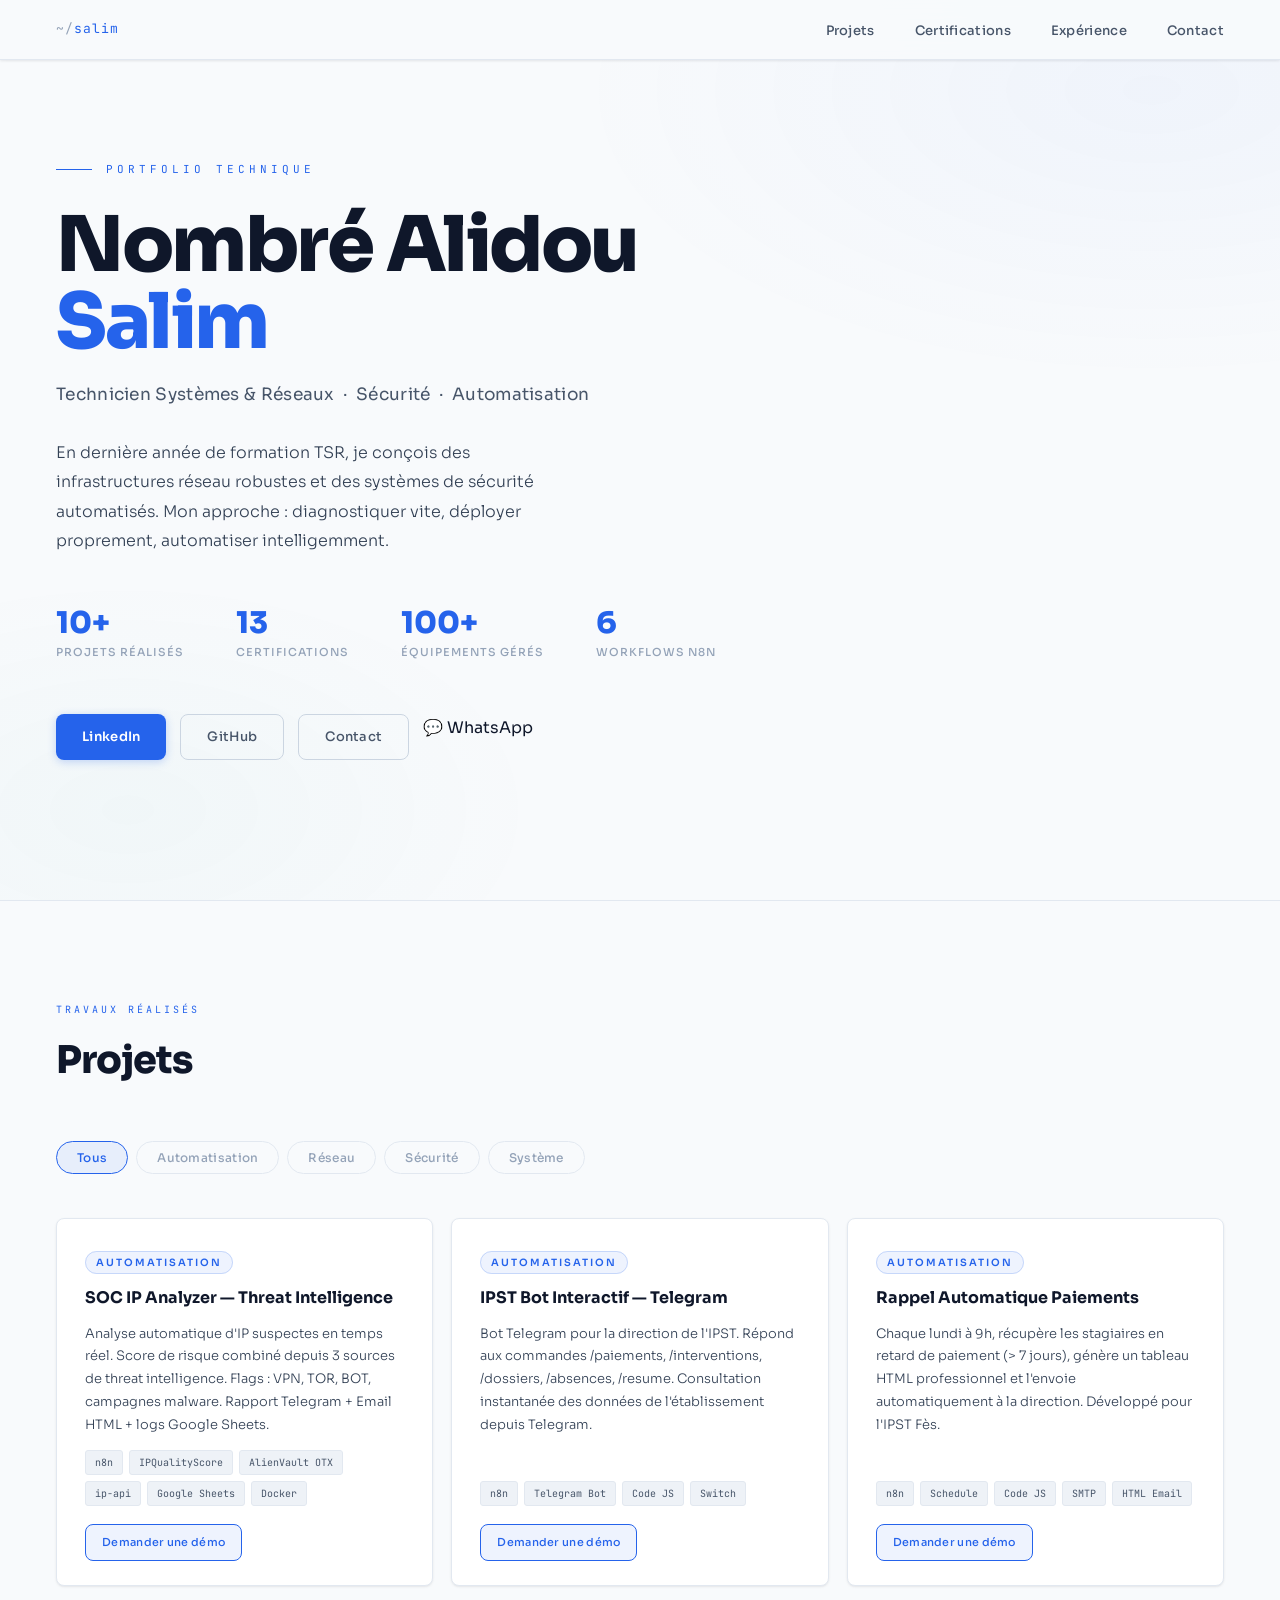
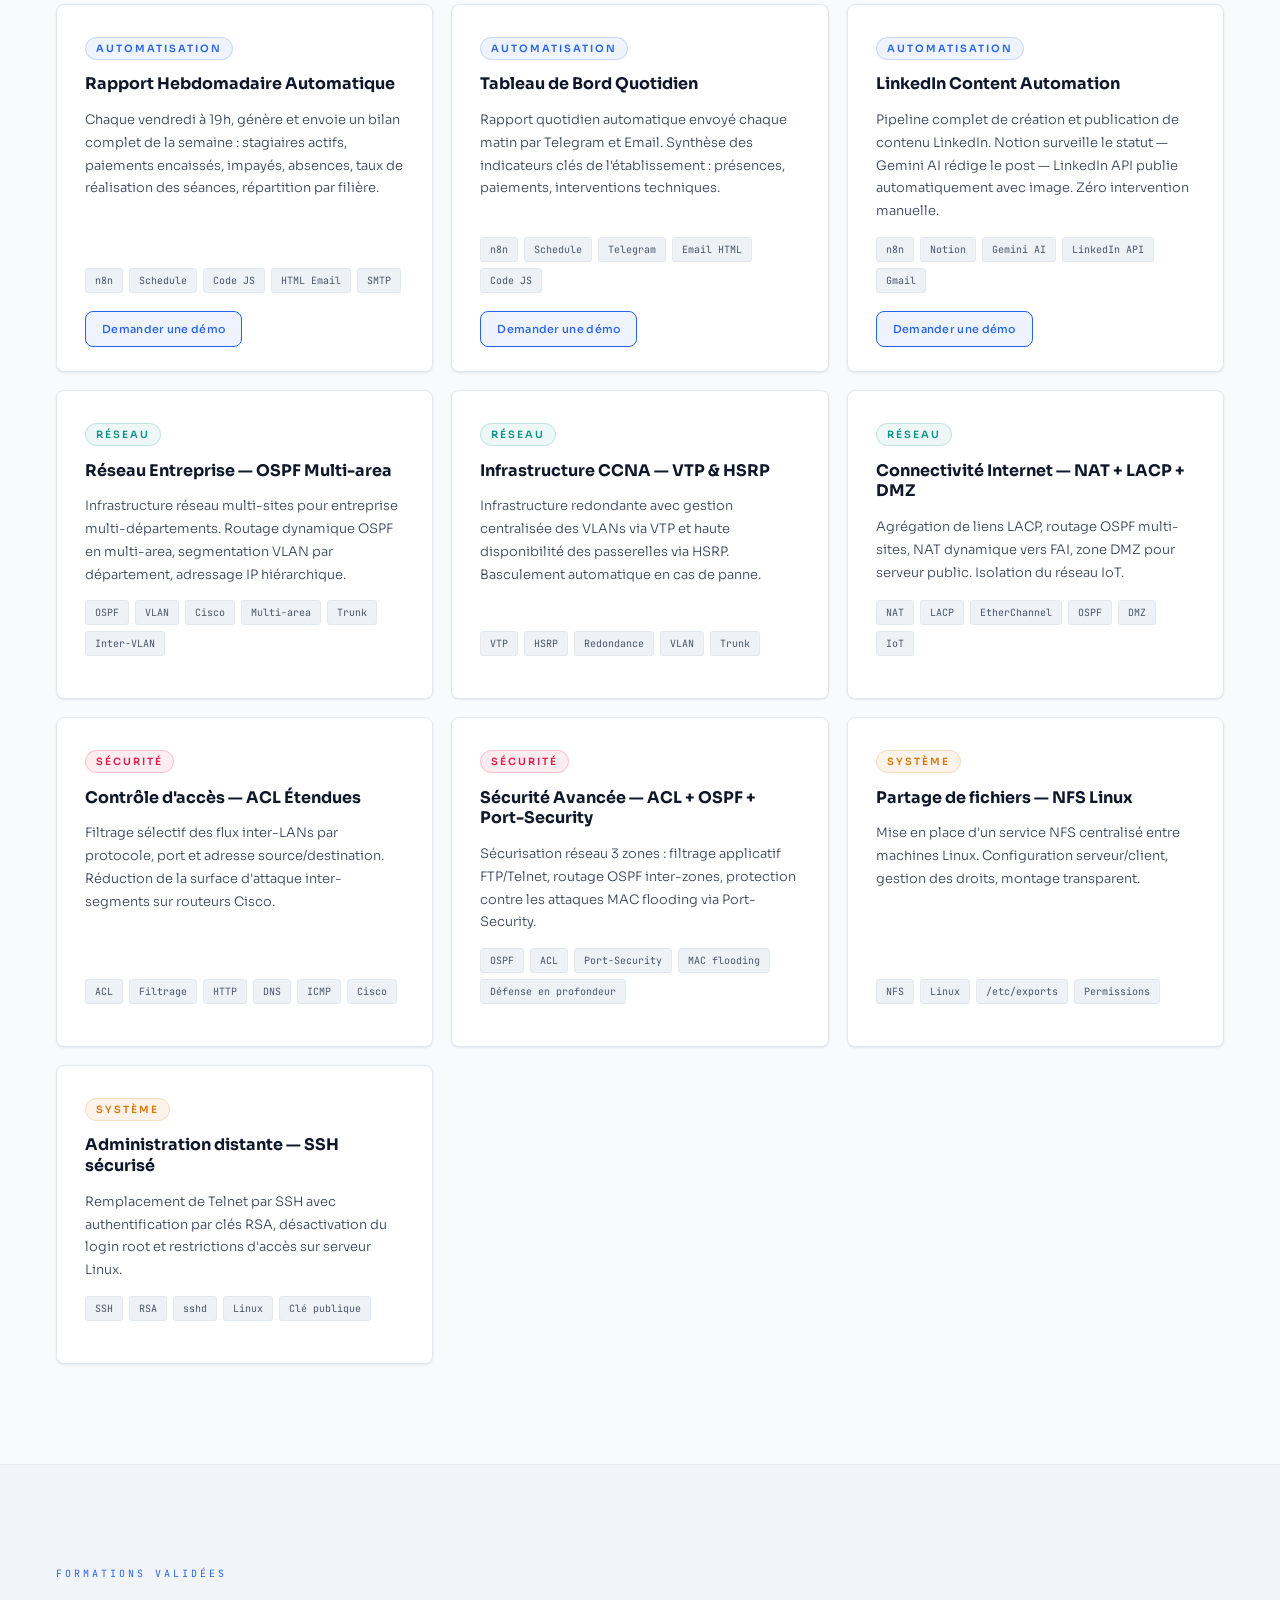
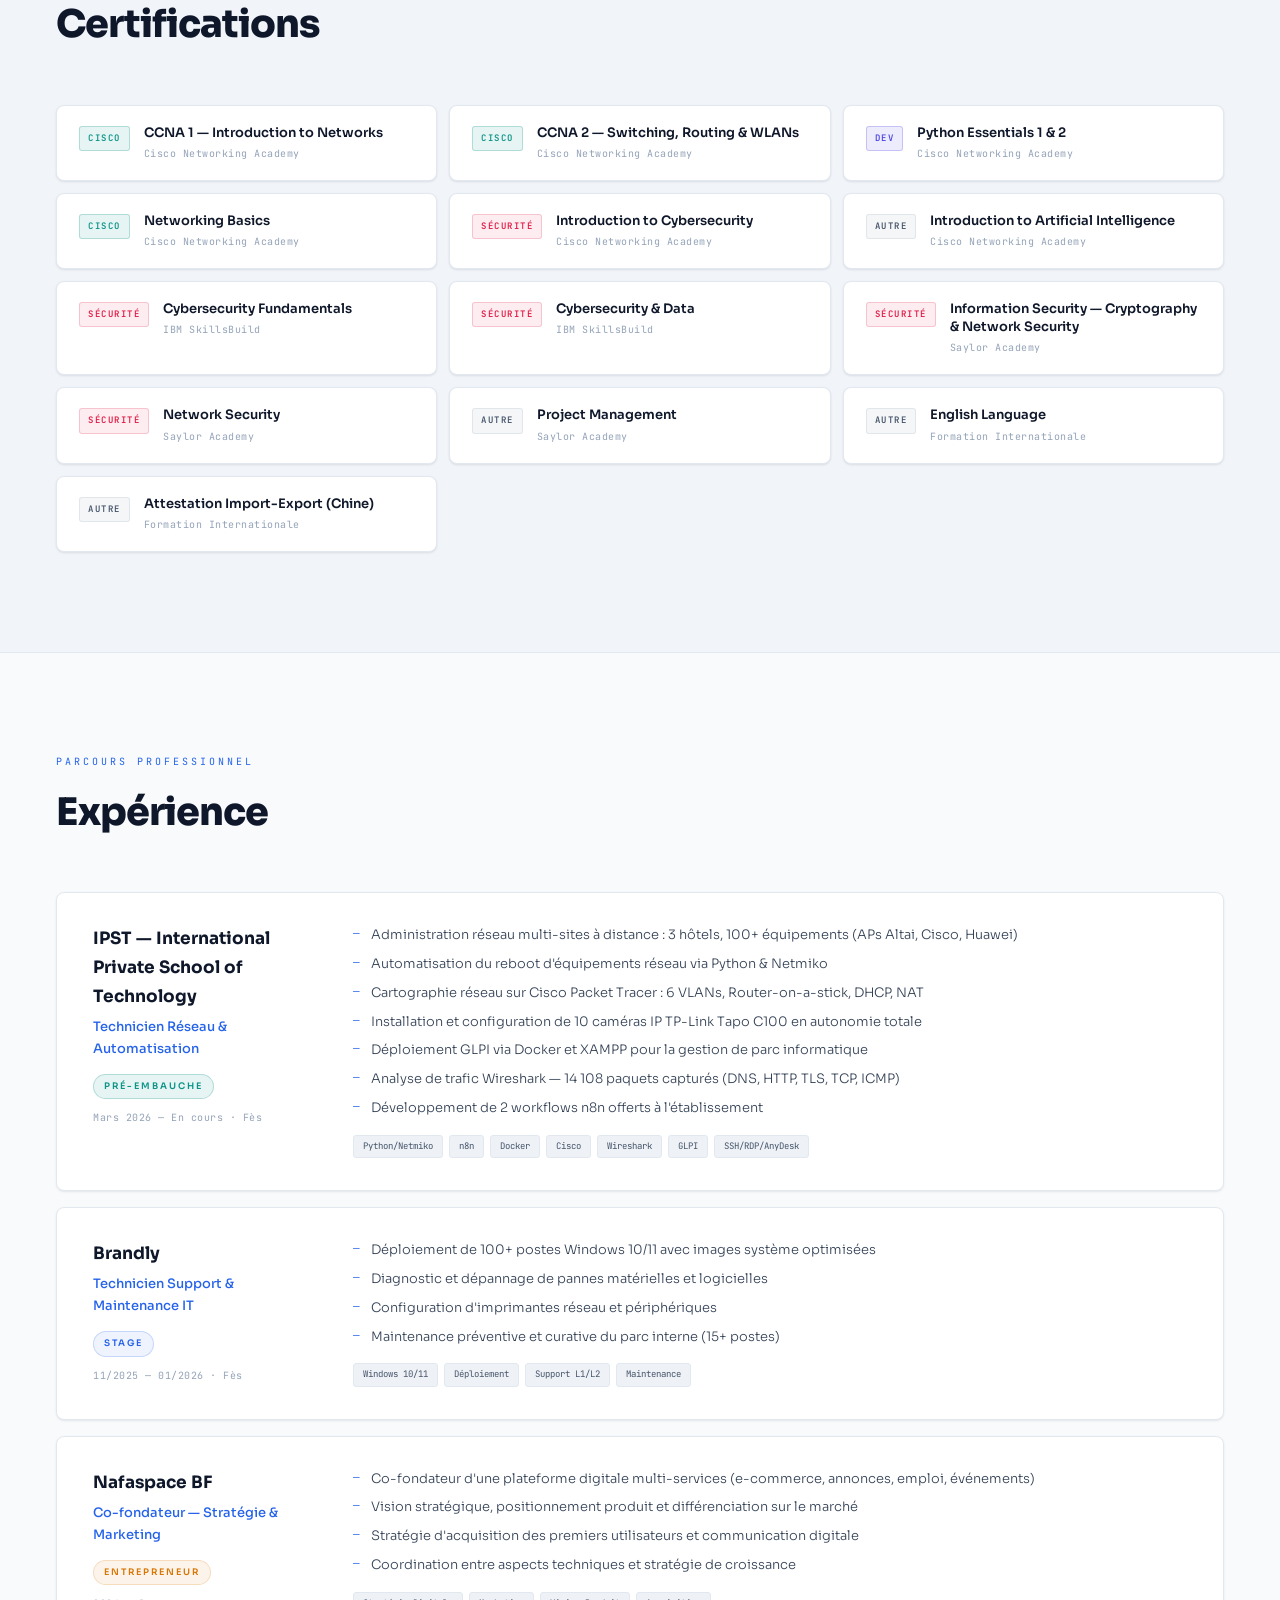
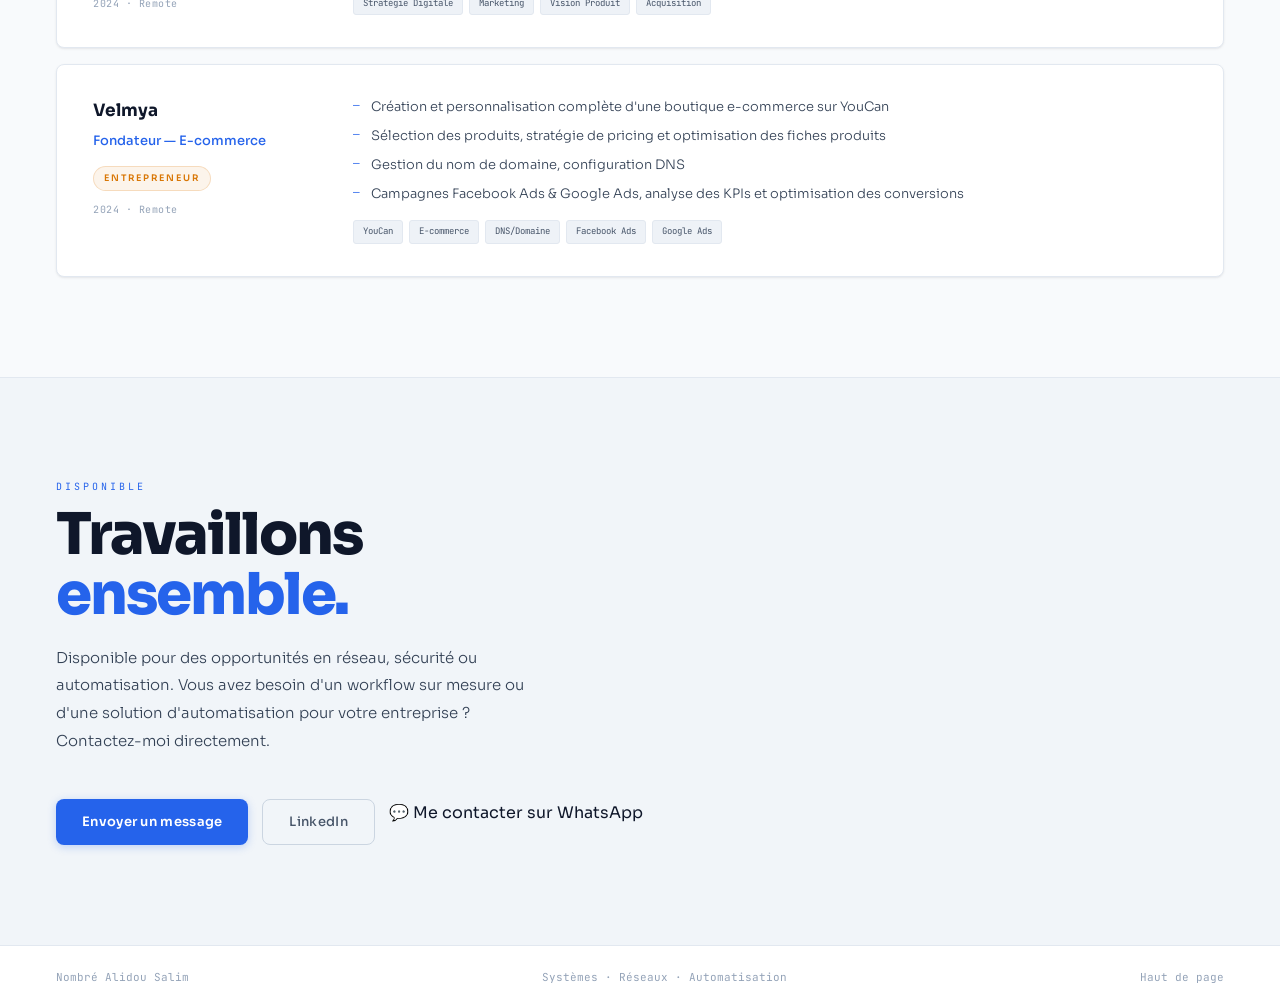
==== commit 04c5227f: "Update index.html" ====
--- a/index.html
+++ b/index.html
@@ -45,6 +45,10 @@
     <a href="https://linkedin.com/in/salim-nombre" target="_blank" rel="noopener" class="btn-primary">LinkedIn</a>
     <a href="https://github.com/Salim698"           target="_blank" rel="noopener" class="btn-outline">GitHub</a>
     <a href="https://mail.google.com/mail/?view=cm&to=salimnombre4@gmail.com&su=Contact - Portfolio" target="_blank" class="btn-outline">Contact</a>
+    <!-- Hero -->
+<a href="https://wa.me/22652271714" target="_blank" class="btn-whatsapp">
+  💬 WhatsApp
+</a>
   </div>
 </section>
 
@@ -82,6 +86,10 @@
       <div class="contact-actions">
         <a href="https://mail.google.com/mail/?view=cm&to=salimnombre4@gmail.com&su=Opportunite - Portfolio Salim" target="_blank" class="btn-primary">Envoyer un message</a>
         <a href="https://linkedin.com/in/salim-nombre" target="_blank" rel="noopener" class="btn-outline">LinkedIn</a>
+        <!-- Contact -->
+        <a href="https://wa.me/22652271714" target="_blank" class="btn-whatsapp">
+          💬 Me contacter sur WhatsApp
+        </a>
       </div>
     </div>
   </div>
--- a/style.css
+++ b/style.css
@@ -1,620 +1,424 @@
-/* ═══════════════════════════════════════════════
-   style.css — DESIGN COMPLET
-   NE JAMAIS MODIFIER CE FICHIER
-   Toutes les données sont dans data.js
-═══════════════════════════════════════════════ */
-
-@import url('https://fonts.googleapis.com/css2?family=IBM+Plex+Mono:wght@400;500;600&family=Sora:wght@300;400;600;700;800&display=swap');
-
+@import url('https://fonts.googleapis.com/css2?family=Sora:wght@300;400;500;600;700;800&family=JetBrains+Mono:wght@400;500&display=swap');
+ 
 /* ── VARIABLES ─────────────────────────────── */
 :root {
-  --bg:       #070b12;
-  --bg2:      #0c1220;
-  --surface:  #101828;
-  --surface2: #161f30;
-  --border:   #1e2d45;
-  --border2:  #2a3d58;
-
-  --cyan:     #0ea5e9;
-  --cyan-dim: rgba(14,165,233,0.12);
-  --green:    #22d3a0;
-  --orange:   #fb923c;
-  --red:      #f43f5e;
-  --purple:   #a78bfa;
-
-  --text:     #e2e8f0;
-  --muted:    #64748b;
-  --muted2:   #94a3b8;
-
-  --mono:     'IBM Plex Mono', monospace;
-  --sans:     'Sora', sans-serif;
-
-  --r:        4px;
-  --shadow:   0 4px 32px rgba(0,0,0,0.4);
-}
-
+  --bg:        #f8fafc;
+  --bg2:       #f1f5f9;
+  --surface:   #ffffff;
+  --surface2:  #f8fafc;
+  --surface3:  #eef2f7;
+  --border:    #e2e8f0;
+  --border2:   #cbd5e1;
+ 
+  --blue:      #2563eb;
+  --blue-dim:  rgba(37,99,235,0.08);
+  --blue-glow: rgba(37,99,235,0.15);
+  --indigo:    #4f46e5;
+  --teal:      #0d9488;
+  --amber:     #d97706;
+  --rose:      #e11d48;
+  --slate:     #475569;
+ 
+  --text:      #0f172a;
+  --text2:     #334155;
+  --muted:     #94a3b8;
+ 
+  --mono:      'JetBrains Mono', monospace;
+  --sans:      'Sora', sans-serif;
+  --r:         8px;
+ 
+  --shadow-sm: 0 1px 3px rgba(15,23,42,0.06), 0 1px 2px rgba(15,23,42,0.04);
+  --shadow-md: 0 4px 16px rgba(15,23,42,0.08), 0 2px 6px rgba(15,23,42,0.05);
+  --shadow-lg: 0 12px 40px rgba(15,23,42,0.10), 0 4px 12px rgba(15,23,42,0.06);
+}
+ 
 /* ── RESET ──────────────────────────────────── */
 *, *::before, *::after { margin:0; padding:0; box-sizing:border-box; }
-html { scroll-behavior:smooth; font-size:16px; }
+html { scroll-behavior:smooth; }
 body {
-  font-family: var(--sans);
-  background: var(--bg);
-  color: var(--text);
-  line-height: 1.7;
-  overflow-x: hidden;
-}
-a { color: inherit; text-decoration: none; }
+  font-family:var(--sans);
+  background:var(--bg);
+  color:var(--text);
+  line-height:1.7;
+  overflow-x:hidden;
+}
+a { color:inherit; text-decoration:none; }
 img { display:block; max-width:100%; }
-button { font-family: var(--sans); border: none; background: none; cursor: pointer; }
-
-/* ── GRID BACKGROUND ────────────────────────── */
+button { font-family:var(--sans); border:none; background:none; cursor:pointer; }
+ 
+/* ── SUBTLE BACKGROUND ──────────────────────── */
 body::before {
-  content: '';
-  position: fixed;
-  inset: 0;
-  background-image:
-    linear-gradient(rgba(14,165,233,0.025) 1px, transparent 1px),
-    linear-gradient(90deg, rgba(14,165,233,0.025) 1px, transparent 1px);
-  background-size: 48px 48px;
-  pointer-events: none;
-  z-index: 0;
-}
-
+  content:'';
+  position:fixed; inset:0;
+  background:
+    radial-gradient(ellipse 70% 50% at 90% 10%, rgba(37,99,235,0.04) 0%, transparent 65%),
+    radial-gradient(ellipse 50% 40% at 10% 90%, rgba(13,148,136,0.03) 0%, transparent 65%);
+  pointer-events:none; z-index:0;
+}
+ 
 /* ── NAV ────────────────────────────────────── */
 nav {
-  position: fixed; top: 0; left: 0; right: 0;
-  z-index: 100;
-  padding: 0 48px;
-  height: 60px;
-  display: flex;
-  align-items: center;
-  justify-content: space-between;
-  background: rgba(7,11,18,0.85);
-  backdrop-filter: blur(16px);
-  border-bottom: 1px solid var(--border);
+  position:fixed; top:0; left:0; right:0; z-index:100;
+  height:60px; padding:0 56px;
+  display:flex; align-items:center; justify-content:space-between;
+  background:rgba(248,250,252,0.92);
+  backdrop-filter:blur(20px);
+  border-bottom:1px solid var(--border);
+  box-shadow:var(--shadow-sm);
 }
 .nav-logo {
-  font-family: var(--mono);
-  font-size: 13px;
-  color: var(--cyan);
-  letter-spacing: 1px;
-}
-.nav-logo span { color: var(--muted); }
-.nav-links {
-  display: flex;
-  gap: 36px;
-  list-style: none;
-}
+  font-family:var(--mono);
+  font-size:13px; letter-spacing:1px;
+  color:var(--blue);
+}
+.nav-logo span { color:var(--muted); }
+.nav-links { display:flex; gap:40px; list-style:none; }
 .nav-links a {
-  font-family: var(--mono);
-  font-size: 11px;
-  color: var(--muted);
-  letter-spacing: 2px;
-  text-transform: uppercase;
-  transition: color .25s;
-}
-.nav-links a:hover { color: var(--cyan); }
-
-/* hamburger */
-.hamburger {
-  display: none;
-  flex-direction: column;
-  gap: 5px;
-  background: none;
-  border: none;
-  cursor: pointer;
-  padding: 4px;
-}
+  font-size:13px; font-weight:500;
+  color:var(--slate); letter-spacing:.3px;
+  transition:color .2s;
+}
+.nav-links a:hover { color:var(--blue); }
+ 
+.hamburger { display:none; flex-direction:column; gap:5px; padding:4px; }
 .hamburger span {
-  display: block; width: 22px; height: 2px;
-  background: var(--cyan);
-  transition: all .3s;
-  border-radius: 1px;
-}
-.hamburger.open span:nth-child(1) { transform: translateY(7px) rotate(45deg); }
-.hamburger.open span:nth-child(2) { opacity: 0; }
-.hamburger.open span:nth-child(3) { transform: translateY(-7px) rotate(-45deg); }
-
+  display:block; width:20px; height:1.5px;
+  background:var(--slate); transition:all .3s; border-radius:1px;
+}
+.hamburger.open span:nth-child(1) { transform:translateY(6.5px) rotate(45deg); }
+.hamburger.open span:nth-child(2) { opacity:0; }
+.hamburger.open span:nth-child(3) { transform:translateY(-6.5px) rotate(-45deg); }
+ 
 .mobile-menu {
-  position: fixed; inset: 0;
-  background: rgba(7,11,18,.97);
-  z-index: 90;
-  display: flex; flex-direction: column;
-  align-items: center; justify-content: center;
-  gap: 36px;
-  transform: translateX(100%);
-  transition: transform .35s cubic-bezier(.4,0,.2,1);
-}
-.mobile-menu.open { transform: translateX(0); }
+  position:fixed; inset:0;
+  background:rgba(248,250,252,.97);
+  z-index:90;
+  display:flex; flex-direction:column;
+  align-items:center; justify-content:center; gap:32px;
+  transform:translateX(100%); transition:transform .35s cubic-bezier(.4,0,.2,1);
+}
+.mobile-menu.open { transform:translateX(0); }
 .mobile-menu a {
-  font-family: var(--mono);
-  font-size: 18px;
-  color: var(--muted2);
-  letter-spacing: 3px;
-  text-transform: uppercase;
-  transition: color .25s;
-}
-.mobile-menu a:hover { color: var(--cyan); }
-
+  font-size:20px; font-weight:600;
+  color:var(--slate); transition:color .2s;
+}
+.mobile-menu a:hover { color:var(--blue); }
+ 
 /* ── HERO ───────────────────────────────────── */
 #hero {
-  position: relative;
-  min-height: 100vh;
-  display: flex;
-  flex-direction: column;
-  justify-content: center;
-  padding: 100px 80px 80px;
-  z-index: 1;
-}
-.hero-tag {
-  font-family: var(--mono);
-  font-size: 11px;
-  letter-spacing: 4px;
-  text-transform: uppercase;
-  color: var(--cyan);
-  margin-bottom: 24px;
-  display: flex;
-  align-items: center;
-  gap: 12px;
-}
-.hero-tag::before {
-  content: '';
-  display: block;
-  width: 32px; height: 1px;
-  background: var(--cyan);
+  position:relative; z-index:1;
+  min-height:100vh;
+  display:flex; flex-direction:column; justify-content:center;
+  padding:100px 56px 80px;
+  max-width:900px;
+}
+.hero-eyebrow {
+  font-family:var(--mono);
+  font-size:11px; letter-spacing:4px; text-transform:uppercase;
+  color:var(--blue); margin-bottom:28px;
+  display:flex; align-items:center; gap:14px;
+}
+.hero-eyebrow::before {
+  content:''; display:block; width:36px; height:1px; background:var(--blue);
 }
 .hero-name {
-  font-size: clamp(48px, 6vw, 88px);
-  font-weight: 800;
-  line-height: 1.0;
-  letter-spacing: -2px;
-  margin-bottom: 16px;
-  color: var(--text);
-}
-.hero-name .accent { color: var(--cyan); }
-.hero-subtitle {
-  font-family: var(--mono);
-  font-size: 15px;
-  color: var(--muted2);
-  margin-bottom: 32px;
-  letter-spacing: 1px;
+  font-size:clamp(48px,6vw,82px);
+  font-weight:800; line-height:1.0;
+  letter-spacing:-2.5px; margin-bottom:20px;
+  color:var(--text);
+}
+.hero-name .hl { color:var(--blue); }
+.hero-role {
+  font-size:17px; font-weight:400;
+  color:var(--slate); margin-bottom:28px;
+  letter-spacing:.3px;
 }
 .hero-bio {
-  font-size: 16px;
-  color: var(--muted2);
-  max-width: 560px;
-  line-height: 1.8;
-  margin-bottom: 48px;
+  font-size:16px; color:var(--text2);
+  max-width:520px; line-height:1.85;
+  margin-bottom:52px; font-weight:300;
 }
 .hero-stats {
-  display: flex;
-  gap: 40px;
-  margin-bottom: 48px;
-  flex-wrap: wrap;
+  display:flex; gap:52px; margin-bottom:52px; flex-wrap:wrap;
 }
 .hero-stat-value {
-  font-size: 28px;
-  font-weight: 800;
-  color: var(--cyan);
-  line-height: 1;
+  font-size:30px; font-weight:800;
+  color:var(--blue); line-height:1;
 }
 .hero-stat-label {
-  font-family: var(--mono);
-  font-size: 10px;
-  letter-spacing: 2px;
-  text-transform: uppercase;
-  color: var(--muted);
-  margin-top: 4px;
-}
-.hero-links {
-  display: flex;
-  gap: 16px;
-  flex-wrap: wrap;
-}
+  font-size:11px; font-weight:500;
+  letter-spacing:1px; text-transform:uppercase;
+  color:var(--muted); margin-top:5px;
+}
+.hero-links { display:flex; gap:14px; flex-wrap:wrap; }
+ 
+/* ── BUTTONS ────────────────────────────────── */
 .btn-primary {
-  display: inline-flex;
-  align-items: center;
-  gap: 8px;
-  padding: 12px 24px;
-  background: var(--cyan);
-  color: var(--bg);
-  font-family: var(--mono);
-  font-size: 12px;
-  font-weight: 600;
-  letter-spacing: 1px;
-  border-radius: var(--r);
-  transition: opacity .2s, transform .2s;
-}
-.btn-primary:hover { opacity: .88; transform: translateY(-1px); }
+  display:inline-flex; align-items:center; gap:8px;
+  padding:11px 26px;
+  background:var(--blue); color:#fff;
+  font-size:13px; font-weight:600; letter-spacing:.3px;
+  border-radius:var(--r);
+  box-shadow:0 2px 8px rgba(37,99,235,0.25);
+  transition:background .2s, transform .2s, box-shadow .2s;
+}
+.btn-primary:hover {
+  background:#1d4ed8; transform:translateY(-1px);
+  box-shadow:0 4px 16px rgba(37,99,235,0.35);
+}
 .btn-outline {
-  display: inline-flex;
-  align-items: center;
-  gap: 8px;
-  padding: 12px 24px;
-  border: 1px solid var(--border2);
-  color: var(--muted2);
-  font-family: var(--mono);
-  font-size: 12px;
-  letter-spacing: 1px;
-  border-radius: var(--r);
-  transition: border-color .2s, color .2s, transform .2s;
-}
-.btn-outline:hover { border-color: var(--cyan); color: var(--cyan); transform: translateY(-1px); }
-
-/* ── SECTION COMMON ─────────────────────────── */
-section { position: relative; z-index: 1; }
-.section-inner { max-width: 1200px; margin: 0 auto; }
-.section-label {
-  font-family: var(--mono);
-  font-size: 10px;
-  letter-spacing: 4px;
-  text-transform: uppercase;
-  color: var(--cyan);
-  margin-bottom: 12px;
-  display: flex;
-  align-items: center;
-  gap: 12px;
-}
-.section-label::before {
-  content: '';
-  display: block; width: 24px; height: 1px;
-  background: var(--cyan);
+  display:inline-flex; align-items:center; gap:8px;
+  padding:11px 26px;
+  border:1.5px solid var(--border2); color:var(--slate);
+  font-size:13px; font-weight:500; letter-spacing:.3px;
+  border-radius:var(--r);
+  transition:border-color .2s, color .2s, transform .2s, background .2s;
+}
+.btn-outline:hover {
+  border-color:var(--blue); color:var(--blue);
+  background:var(--blue-dim); transform:translateY(-1px);
+}
+ 
+/* ── SECTIONS ───────────────────────────────── */
+section { position:relative; z-index:1; }
+.section-inner { max-width:1200px; margin:0 auto; }
+.section-eyebrow {
+  font-family:var(--mono);
+  font-size:10px; letter-spacing:3px; text-transform:uppercase;
+  color:var(--blue); margin-bottom:10px;
 }
 .section-title {
-  font-size: clamp(28px, 3vw, 42px);
-  font-weight: 800;
-  letter-spacing: -1px;
-  margin-bottom: 48px;
-  color: var(--text);
-}
-
+  font-size:clamp(26px,3vw,38px);
+  font-weight:800; letter-spacing:-1px; margin-bottom:48px;
+  color:var(--text);
+}
+ 
 /* ── PROJECTS ───────────────────────────────── */
 #projects {
-  padding: 100px 80px;
-  border-top: 1px solid var(--border);
-}
-.filter-bar {
-  display: flex;
-  gap: 8px;
-  flex-wrap: wrap;
-  margin-bottom: 48px;
-}
+  padding:100px 56px;
+  border-top:1px solid var(--border);
+}
+.filter-bar { display:flex; gap:8px; flex-wrap:wrap; margin-bottom:44px; }
 .filter-btn {
-  font-family: var(--mono);
-  font-size: 10px;
-  letter-spacing: 2px;
-  text-transform: uppercase;
-  padding: 8px 18px;
-  border: 1px solid var(--border);
-  color: var(--muted);
-  border-radius: 100px;
-  cursor: pointer;
-  transition: all .2s;
-  background: none;
+  font-size:12px; font-weight:500; letter-spacing:.3px;
+  padding:8px 20px;
+  border:1.5px solid var(--border);
+  color:var(--muted);
+  border-radius:100px; cursor:pointer;
+  transition:all .2s; background:none;
 }
 .filter-btn:hover,
 .filter-btn.active {
-  border-color: var(--cyan);
-  color: var(--cyan);
-  background: var(--cyan-dim);
+  border-color:var(--blue); color:var(--blue);
+  background:var(--blue-dim);
 }
 .projects-grid {
-  display: grid;
-  grid-template-columns: repeat(auto-fill, minmax(340px, 1fr));
-  gap: 20px;
+  display:grid;
+  grid-template-columns:repeat(auto-fill,minmax(340px,1fr));
+  gap:18px;
 }
 .project-card {
-  background: var(--surface);
-  border: 1px solid var(--border);
-  border-radius: var(--r);
-  padding: 28px;
-  display: flex;
-  flex-direction: column;
-  gap: 16px;
-  transition: border-color .25s, transform .25s, box-shadow .25s;
-  position: relative;
-  overflow: hidden;
-}
-.project-card::before {
-  content: '';
-  position: absolute;
-  top: 0; left: 0; right: 0;
-  height: 2px;
-  background: var(--card-color, var(--cyan));
-  transform: scaleX(0);
-  transform-origin: left;
-  transition: transform .35s;
+  background:var(--surface);
+  border:1.5px solid var(--border);
+  border-radius:var(--r);
+  padding:28px 28px 24px;
+  display:flex; flex-direction:column; gap:14px;
+  box-shadow:var(--shadow-sm);
+  transition:border-color .25s, transform .25s, box-shadow .25s;
+  position:relative; overflow:hidden;
+}
+.project-card::after {
+  content:''; position:absolute;
+  top:0; left:0; right:0; height:3px;
+  background:var(--card-accent, var(--blue));
+  transform:scaleX(0); transform-origin:left;
+  transition:transform .35s;
 }
 .project-card:hover {
-  border-color: var(--border2);
-  transform: translateY(-3px);
-  box-shadow: var(--shadow);
-}
-.project-card:hover::before { transform: scaleX(1); }
-.project-card-header {
-  display: flex;
-  align-items: center;
-  justify-content: space-between;
-}
+  border-color:var(--border2);
+  transform:translateY(-3px);
+  box-shadow:var(--shadow-lg);
+}
+.project-card:hover::after { transform:scaleX(1); }
+ 
 .project-cat {
-  font-family: var(--mono);
-  font-size: 9px;
-  letter-spacing: 2px;
-  text-transform: uppercase;
-  padding: 4px 10px;
-  border-radius: 100px;
-  font-weight: 500;
-}
-/* category colors */
-.cat-automatisation { background: rgba(14,165,233,.15);  color: var(--cyan);   border: 1px solid rgba(14,165,233,.3);  --card-color: var(--cyan);   }
-.cat-reseau         { background: rgba(34,211,160,.12);  color: var(--green);  border: 1px solid rgba(34,211,160,.3);  --card-color: var(--green);  }
-.cat-securite       { background: rgba(244,63,94,.12);   color: var(--red);    border: 1px solid rgba(244,63,94,.3);   --card-color: var(--red);    }
-.cat-systeme        { background: rgba(167,139,250,.12); color: var(--purple); border: 1px solid rgba(167,139,250,.3); --card-color: var(--purple); }
-
-.project-title {
-  font-size: 16px;
-  font-weight: 700;
-  color: var(--text);
-  line-height: 1.3;
-}
-.project-desc {
-  font-size: 13px;
-  color: var(--muted2);
-  line-height: 1.7;
-  flex: 1;
-}
-.project-tags {
-  display: flex;
-  flex-wrap: wrap;
-  gap: 6px;
-}
+  font-size:10px; font-weight:600; letter-spacing:2px; text-transform:uppercase;
+  padding:4px 10px; border-radius:100px;
+}
+.cat-automatisation {
+  background:rgba(37,99,235,.08); color:var(--blue);
+  border:1px solid rgba(37,99,235,.2); --card-accent:var(--blue);
+}
+.cat-reseau {
+  background:rgba(13,148,136,.08); color:var(--teal);
+  border:1px solid rgba(13,148,136,.2); --card-accent:var(--teal);
+}
+.cat-securite {
+  background:rgba(225,29,72,.08); color:var(--rose);
+  border:1px solid rgba(225,29,72,.2); --card-accent:var(--rose);
+}
+.cat-systeme {
+  background:rgba(217,119,6,.08); color:var(--amber);
+  border:1px solid rgba(217,119,6,.2); --card-accent:var(--amber);
+}
+ 
+.project-title { font-size:16px; font-weight:700; color:var(--text); line-height:1.3; }
+.project-desc  { font-size:13px; color:var(--text2); line-height:1.75; flex:1; font-weight:300; }
+.project-tags  { display:flex; flex-wrap:wrap; gap:6px; }
 .project-tag {
-  font-family: var(--mono);
-  font-size: 9px;
-  padding: 3px 8px;
-  background: var(--surface2);
-  border: 1px solid var(--border);
-  color: var(--muted);
-  letter-spacing: 1px;
-  border-radius: 2px;
-}
-.project-actions {
-  display: flex;
-  gap: 10px;
-  flex-wrap: wrap;
-  margin-top: 4px;
-}
+  font-family:var(--mono); font-size:10px;
+  padding:3px 9px;
+  background:var(--surface3); border:1px solid var(--border);
+  color:var(--slate); border-radius:3px;
+}
+.project-actions { display:flex; gap:10px; flex-wrap:wrap; margin-top:4px; }
 .btn-card {
-  font-family: var(--mono);
-  font-size: 10px;
-  letter-spacing: 1px;
-  padding: 8px 16px;
-  border-radius: var(--r);
-  transition: all .2s;
-  cursor: pointer;
+  font-size:11px; font-weight:500; letter-spacing:.3px;
+  padding:8px 16px; border-radius:var(--r); cursor:pointer;
+  transition:all .2s;
 }
 .btn-card-outline {
-  border: 1px solid var(--border2);
-  color: var(--muted2);
-}
-.btn-card-outline:hover { border-color: var(--cyan); color: var(--cyan); }
+  border:1.5px solid var(--border2); color:var(--slate);
+}
+.btn-card-outline:hover { border-color:var(--blue); color:var(--blue); background:var(--blue-dim); }
 .btn-card-contact {
-  border: 1px solid var(--cyan);
-  color: var(--cyan);
-  background: var(--cyan-dim);
-}
-.btn-card-contact:hover { background: var(--cyan); color: var(--bg); }
-
+  border:1.5px solid var(--blue); color:var(--blue); background:var(--blue-dim);
+}
+.btn-card-contact:hover { background:var(--blue); color:#fff; }
+ 
 /* ── CERTIFICATIONS ─────────────────────────── */
 #certifications {
-  padding: 100px 80px;
-  background: var(--bg2);
-  border-top: 1px solid var(--border);
+  padding:100px 56px;
+  background:var(--bg2);
+  border-top:1px solid var(--border);
 }
 .certs-grid {
-  display: grid;
-  grid-template-columns: repeat(auto-fill, minmax(280px, 1fr));
-  gap: 12px;
+  display:grid;
+  grid-template-columns:repeat(auto-fill,minmax(290px,1fr));
+  gap:12px;
 }
 .cert-card {
-  display: flex;
-  align-items: flex-start;
-  gap: 14px;
-  padding: 18px 20px;
-  background: var(--surface);
-  border: 1px solid var(--border);
-  border-radius: var(--r);
-  transition: border-color .2s;
-}
-.cert-card:hover { border-color: var(--border2); }
-.cert-icon {
-  font-size: 20px;
-  flex-shrink: 0;
-  margin-top: 2px;
-}
-.cert-title {
-  font-size: 13px;
-  font-weight: 600;
-  color: var(--text);
-  line-height: 1.4;
-  margin-bottom: 4px;
-}
-.cert-issuer {
-  font-family: var(--mono);
-  font-size: 10px;
-  color: var(--muted);
-  letter-spacing: 1px;
-}
-
+  display:flex; align-items:flex-start; gap:14px;
+  padding:18px 22px;
+  background:var(--surface); border:1.5px solid var(--border);
+  border-radius:var(--r);
+  box-shadow:var(--shadow-sm);
+  transition:border-color .2s, box-shadow .2s;
+}
+.cert-card:hover { border-color:var(--border2); box-shadow:var(--shadow-md); }
+.cert-badge {
+  font-family:var(--mono); font-size:9px; font-weight:600;
+  letter-spacing:1.5px; text-transform:uppercase;
+  padding:4px 8px; border-radius:3px;
+  flex-shrink:0; margin-top:2px; white-space:nowrap;
+}
+.badge-cisco   { background:rgba(13,148,136,.10); color:var(--teal);   border:1px solid rgba(13,148,136,.25); }
+.badge-security{ background:rgba(225,29,72,.08);  color:var(--rose);   border:1px solid rgba(225,29,72,.2); }
+.badge-dev     { background:rgba(79,70,229,.10);  color:var(--indigo); border:1px solid rgba(79,70,229,.25); }
+.badge-cloud   { background:rgba(37,99,235,.08);  color:var(--blue);   border:1px solid rgba(37,99,235,.2); }
+.badge-other   { background:rgba(148,163,184,.10);color:var(--slate);  border:1px solid rgba(148,163,184,.2); }
+.cert-title    { font-size:13px; font-weight:600; color:var(--text); line-height:1.4; margin-bottom:3px; }
+.cert-issuer   { font-family:var(--mono); font-size:10px; color:var(--muted); letter-spacing:.5px; }
+ 
 /* ── EXPERIENCE ─────────────────────────────── */
-#experience {
-  padding: 100px 80px;
-  border-top: 1px solid var(--border);
-}
-.exp-list {
-  display: flex;
-  flex-direction: column;
-  gap: 20px;
-}
+#experience { padding:100px 56px; border-top:1px solid var(--border); }
+.exp-list { display:flex; flex-direction:column; gap:16px; }
 .exp-card {
-  background: var(--surface);
-  border: 1px solid var(--border);
-  border-radius: var(--r);
-  padding: 32px;
-  display: grid;
-  grid-template-columns: 1fr 2fr;
-  gap: 32px;
-  transition: border-color .2s;
-}
-.exp-card:hover { border-color: var(--border2); }
-.exp-meta {}
-.exp-company {
-  font-size: 20px;
-  font-weight: 800;
-  color: var(--text);
-  margin-bottom: 4px;
-}
-.exp-role {
-  font-size: 13px;
-  color: var(--cyan);
-  font-weight: 600;
-  margin-bottom: 8px;
-}
-.exp-badges {
-  display: flex;
-  flex-direction: column;
-  gap: 4px;
-}
-.exp-type {
-  font-family: var(--mono);
-  font-size: 9px;
-  letter-spacing: 2px;
-  text-transform: uppercase;
-  padding: 3px 8px;
-  display: inline-block;
-  width: fit-content;
-  border-radius: 100px;
-}
-.exp-type-stage      { background: rgba(14,165,233,.15);  color: var(--cyan);  border: 1px solid rgba(14,165,233,.3); }
-.exp-type-preembauche{ background: rgba(34,211,160,.15);  color: var(--green); border: 1px solid rgba(34,211,160,.3); }
-.exp-type-entrepreneur{ background: rgba(251,146,60,.12); color: var(--orange);border: 1px solid rgba(251,146,60,.3); }
-.exp-period {
-  font-family: var(--mono);
-  font-size: 10px;
-  color: var(--muted);
-  letter-spacing: 1px;
-  margin-top: 8px;
-}
-.exp-tasks {
-  list-style: none;
-  display: flex;
-  flex-direction: column;
-  gap: 8px;
-  margin-bottom: 16px;
-}
+  background:var(--surface); border:1.5px solid var(--border);
+  border-radius:var(--r); padding:32px 36px;
+  display:grid; grid-template-columns:220px 1fr; gap:40px;
+  box-shadow:var(--shadow-sm);
+  transition:border-color .2s, box-shadow .2s;
+}
+.exp-card:hover { border-color:var(--border2); box-shadow:var(--shadow-md); }
+.exp-company  { font-size:17px; font-weight:700; color:var(--text); margin-bottom:4px; }
+.exp-role     { font-size:13px; font-weight:500; color:var(--blue); margin-bottom:10px; }
+.exp-type-badge {
+  font-size:9px; font-weight:600; letter-spacing:2px; text-transform:uppercase;
+  padding:4px 10px; border-radius:100px; display:inline-block; margin-bottom:10px;
+}
+.type-preembauche  { background:rgba(13,148,136,.10);  color:var(--teal);  border:1px solid rgba(13,148,136,.25); }
+.type-stage        { background:rgba(37,99,235,.08);   color:var(--blue);  border:1px solid rgba(37,99,235,.2); }
+.type-entrepreneur { background:rgba(217,119,6,.08);   color:var(--amber); border:1px solid rgba(217,119,6,.2); }
+.exp-period   { font-family:var(--mono); font-size:10px; color:var(--muted); letter-spacing:.5px; }
+.exp-tasks    { list-style:none; display:flex; flex-direction:column; gap:8px; margin-bottom:16px; }
 .exp-tasks li {
-  font-size: 13px;
-  color: var(--muted2);
-  padding-left: 16px;
-  position: relative;
-  line-height: 1.6;
+  font-size:13px; color:var(--text2); padding-left:18px;
+  position:relative; line-height:1.6; font-weight:300;
 }
 .exp-tasks li::before {
-  content: '→';
-  position: absolute; left: 0;
-  color: var(--cyan);
-  font-family: var(--mono);
-  font-size: 11px;
-}
-.exp-tags {
-  display: flex;
-  flex-wrap: wrap;
-  gap: 6px;
-}
+  content:'—'; position:absolute; left:0;
+  color:var(--blue); font-family:var(--mono); font-size:11px;
+}
+.exp-tags { display:flex; flex-wrap:wrap; gap:6px; }
 .exp-tag {
-  font-family: var(--mono);
-  font-size: 9px;
-  padding: 3px 8px;
-  background: var(--surface2);
-  border: 1px solid var(--border);
-  color: var(--muted);
-  letter-spacing: 1px;
-  border-radius: 2px;
-}
-
+  font-family:var(--mono); font-size:9px;
+  padding:3px 9px;
+  background:var(--surface3); border:1px solid var(--border);
+  color:var(--slate); border-radius:3px;
+}
+ 
 /* ── CONTACT ────────────────────────────────── */
 #contact {
-  padding: 100px 80px;
-  background: var(--bg2);
-  border-top: 1px solid var(--border);
-  text-align: center;
-}
-#contact .section-label { justify-content: center; }
-#contact .section-label::before { display: none; }
+  padding:100px 56px;
+  background:var(--bg2);
+  border-top:1px solid var(--border);
+}
+.contact-inner { max-width:600px; }
 .contact-title {
-  font-size: clamp(32px, 4vw, 56px);
-  font-weight: 800;
-  letter-spacing: -1.5px;
-  margin-bottom: 16px;
-}
-.contact-title .accent { color: var(--cyan); }
+  font-size:clamp(34px,4.5vw,58px);
+  font-weight:800; letter-spacing:-2px; margin-bottom:18px;
+  line-height:1.05;
+}
+.contact-title .hl { color:var(--blue); }
 .contact-sub {
-  font-size: 15px;
-  color: var(--muted2);
-  max-width: 480px;
-  margin: 0 auto 48px;
-  line-height: 1.8;
-}
-.contact-actions {
-  display: flex;
-  gap: 16px;
-  justify-content: center;
-  flex-wrap: wrap;
-}
-
+  font-size:15px; color:var(--text2); line-height:1.85;
+  margin-bottom:44px; font-weight:300; max-width:480px;
+}
+.contact-actions { display:flex; gap:14px; flex-wrap:wrap; }
+ 
 /* ── FOOTER ─────────────────────────────────── */
 footer {
-  padding: 24px 80px;
-  border-top: 1px solid var(--border);
-  display: flex;
-  justify-content: space-between;
-  align-items: center;
-  font-family: var(--mono);
-  font-size: 11px;
-  color: var(--muted);
-  position: relative;
-  z-index: 1;
-}
-footer a { color: var(--muted); transition: color .2s; }
-footer a:hover { color: var(--cyan); }
-
-/* ── REVEAL ANIMATION ───────────────────────── */
-.reveal {
-  opacity: 0;
-  transform: translateY(20px);
-  transition: opacity .5s, transform .5s;
-}
-.reveal.visible { opacity: 1; transform: none; }
-
+  padding:22px 56px;
+  border-top:1px solid var(--border);
+  display:flex; justify-content:space-between; align-items:center;
+  font-family:var(--mono); font-size:11px; color:var(--muted);
+  background:var(--surface);
+  position:relative; z-index:1;
+}
+footer a { color:var(--muted); transition:color .2s; }
+footer a:hover { color:var(--blue); }
+ 
+/* ── REVEAL ─────────────────────────────────── */
+.reveal { opacity:0; transform:translateY(18px); transition:opacity .5s, transform .5s; }
+.reveal.visible { opacity:1; transform:none; }
+ 
+/* ── SCROLLBAR ──────────────────────────────── */
+::-webkit-scrollbar { width:6px; }
+::-webkit-scrollbar-track { background:var(--bg2); }
+::-webkit-scrollbar-thumb { background:var(--border2); border-radius:3px; }
+::-webkit-scrollbar-thumb:hover { background:var(--blue); }
+ 
+/* ── SELECTION ──────────────────────────────── */
+::selection { background:rgba(37,99,235,0.15); color:var(--blue); }
+ 
 /* ── RESPONSIVE ─────────────────────────────── */
-@media (max-width: 900px) {
-  nav { padding: 0 24px; }
-  .nav-links { display: none; }
-  .hamburger { display: flex; }
-  #hero { padding: 90px 24px 60px; }
-  #projects, #certifications, #experience, #contact { padding: 80px 24px; }
-  footer { padding: 20px 24px; flex-direction: column; gap: 8px; text-align: center; }
-  .exp-card { grid-template-columns: 1fr; gap: 20px; }
-  .hero-stats { gap: 24px; }
-}
-@media (max-width: 600px) {
-  .projects-grid { grid-template-columns: 1fr; }
-  .certs-grid { grid-template-columns: 1fr; }
-  .hero-name { font-size: 40px; letter-spacing: -1px; }
-  .filter-bar { gap: 6px; }
-  .filter-btn { font-size: 9px; padding: 6px 12px; }
-}
-@media (prefers-reduced-motion: reduce) {
+@media (max-width:900px) {
+  nav { padding:0 24px; }
+  .nav-links { display:none; }
+  .hamburger { display:flex; }
+  #hero { padding:90px 24px 60px; }
+  #projects, #certifications, #experience, #contact { padding:80px 24px; }
+  footer { padding:20px 24px; flex-direction:column; gap:6px; text-align:center; }
+  .exp-card { grid-template-columns:1fr; gap:20px; padding:24px; }
+  .hero-stats { gap:28px; }
+}
+@media (max-width:600px) {
+  .projects-grid { grid-template-columns:1fr; }
+  .certs-grid { grid-template-columns:1fr; }
+  .hero-name { font-size:42px; letter-spacing:-1.5px; }
+}
+@media (prefers-reduced-motion:reduce) {
   *, *::before, *::after { animation-duration:.01ms !important; transition-duration:.01ms !important; }
   .reveal { opacity:1 !important; transform:none !important; }
 }
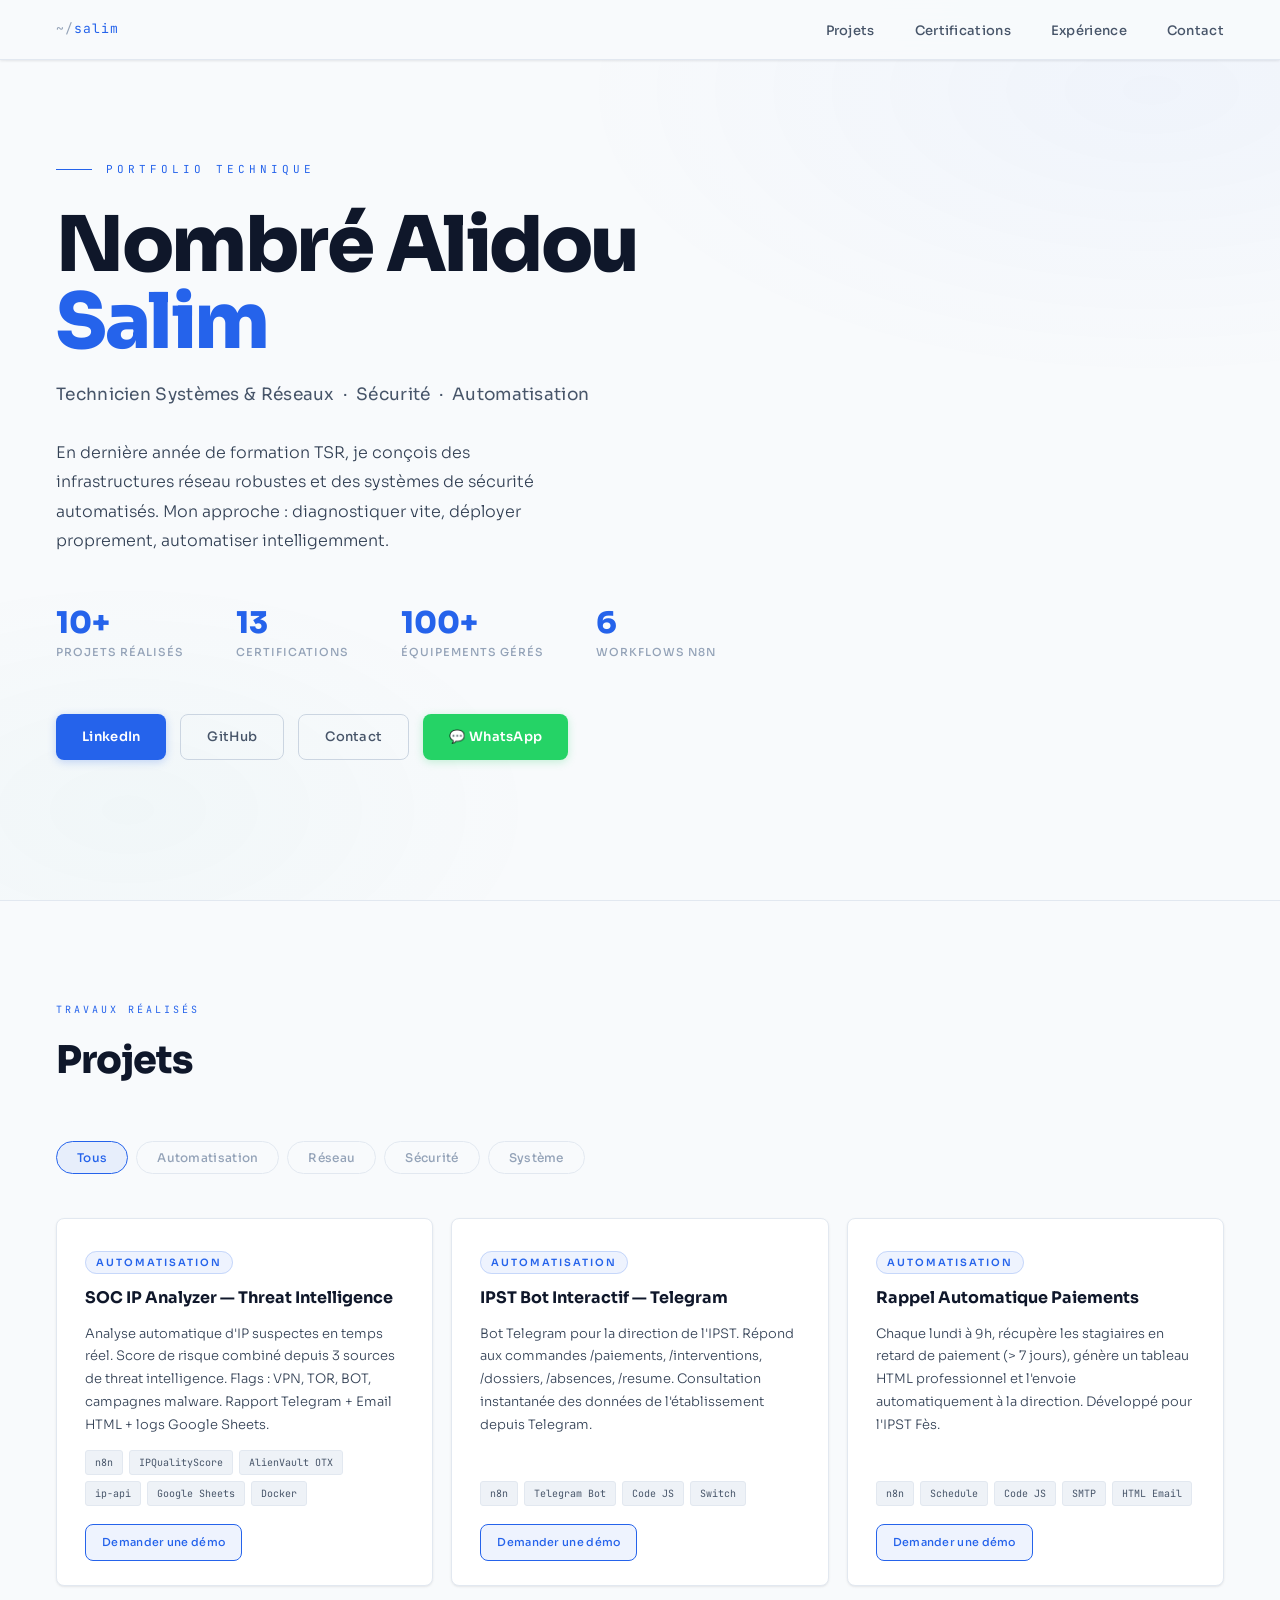
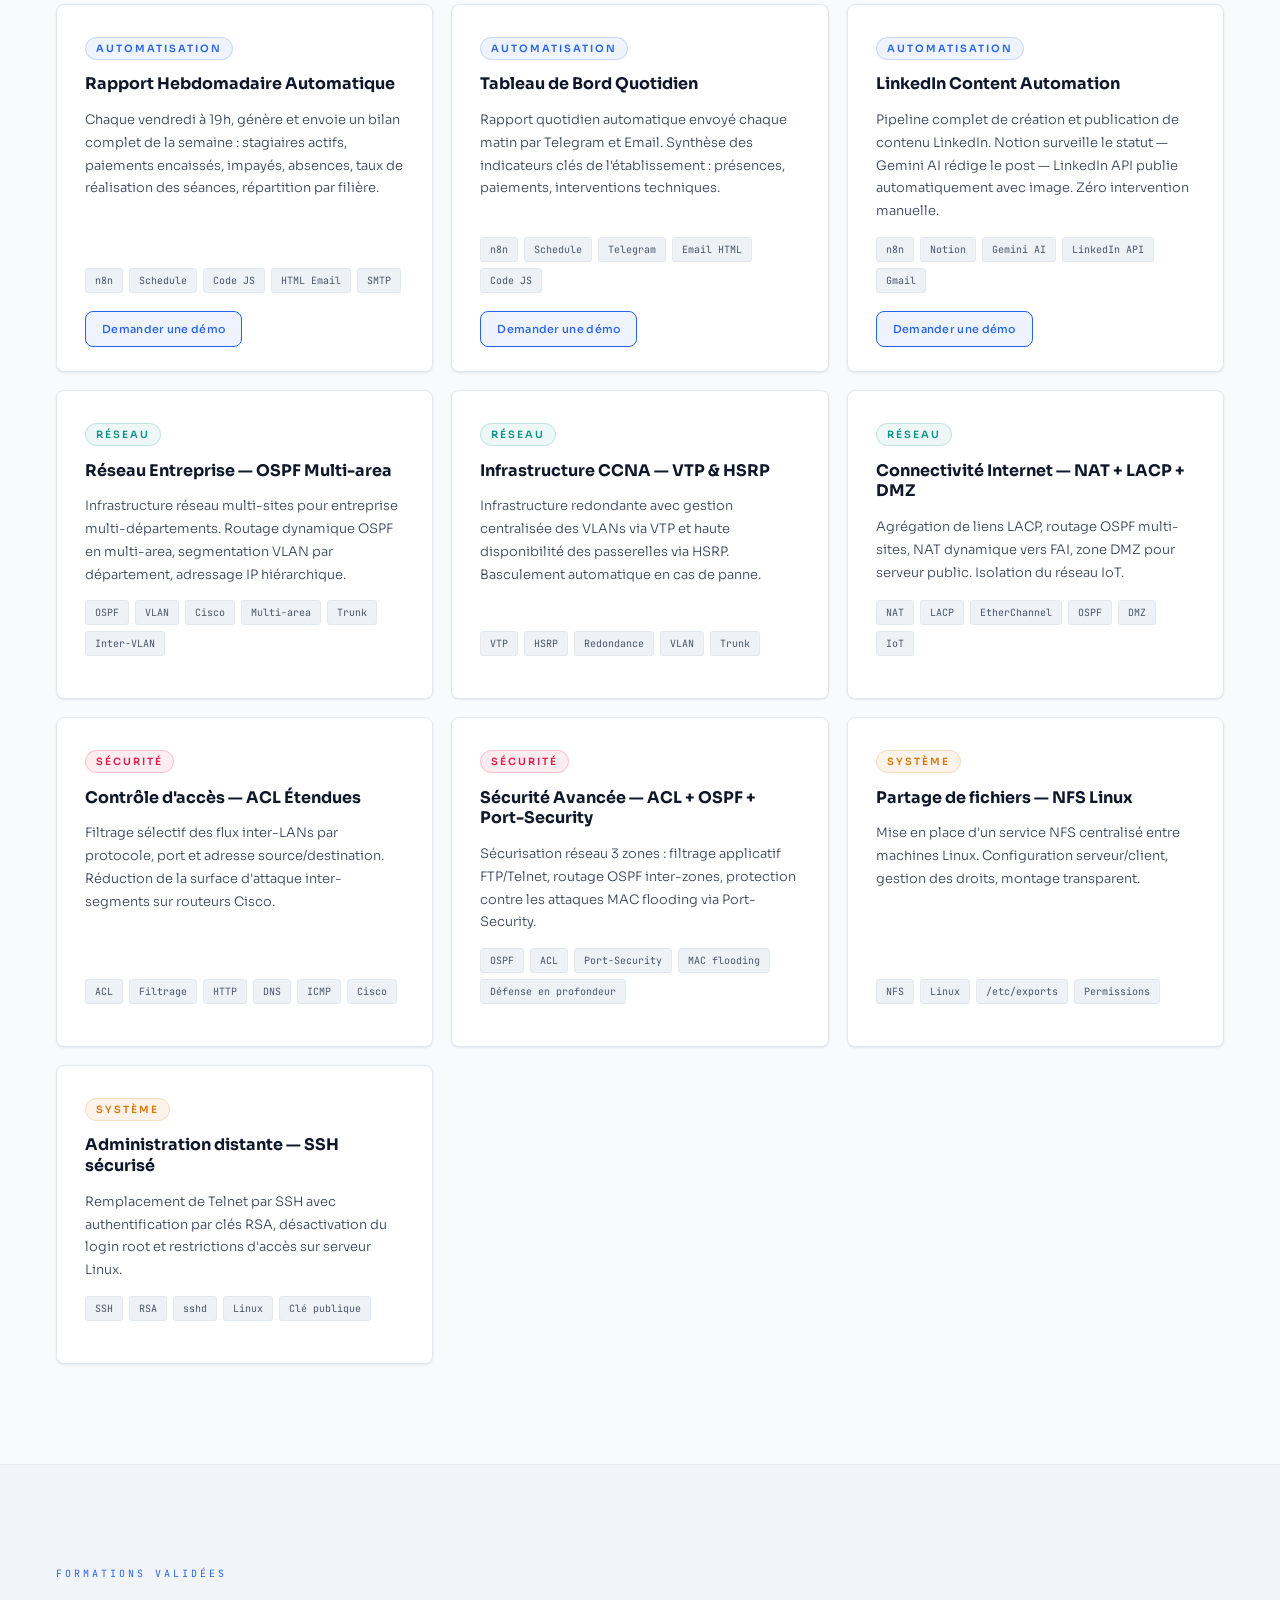
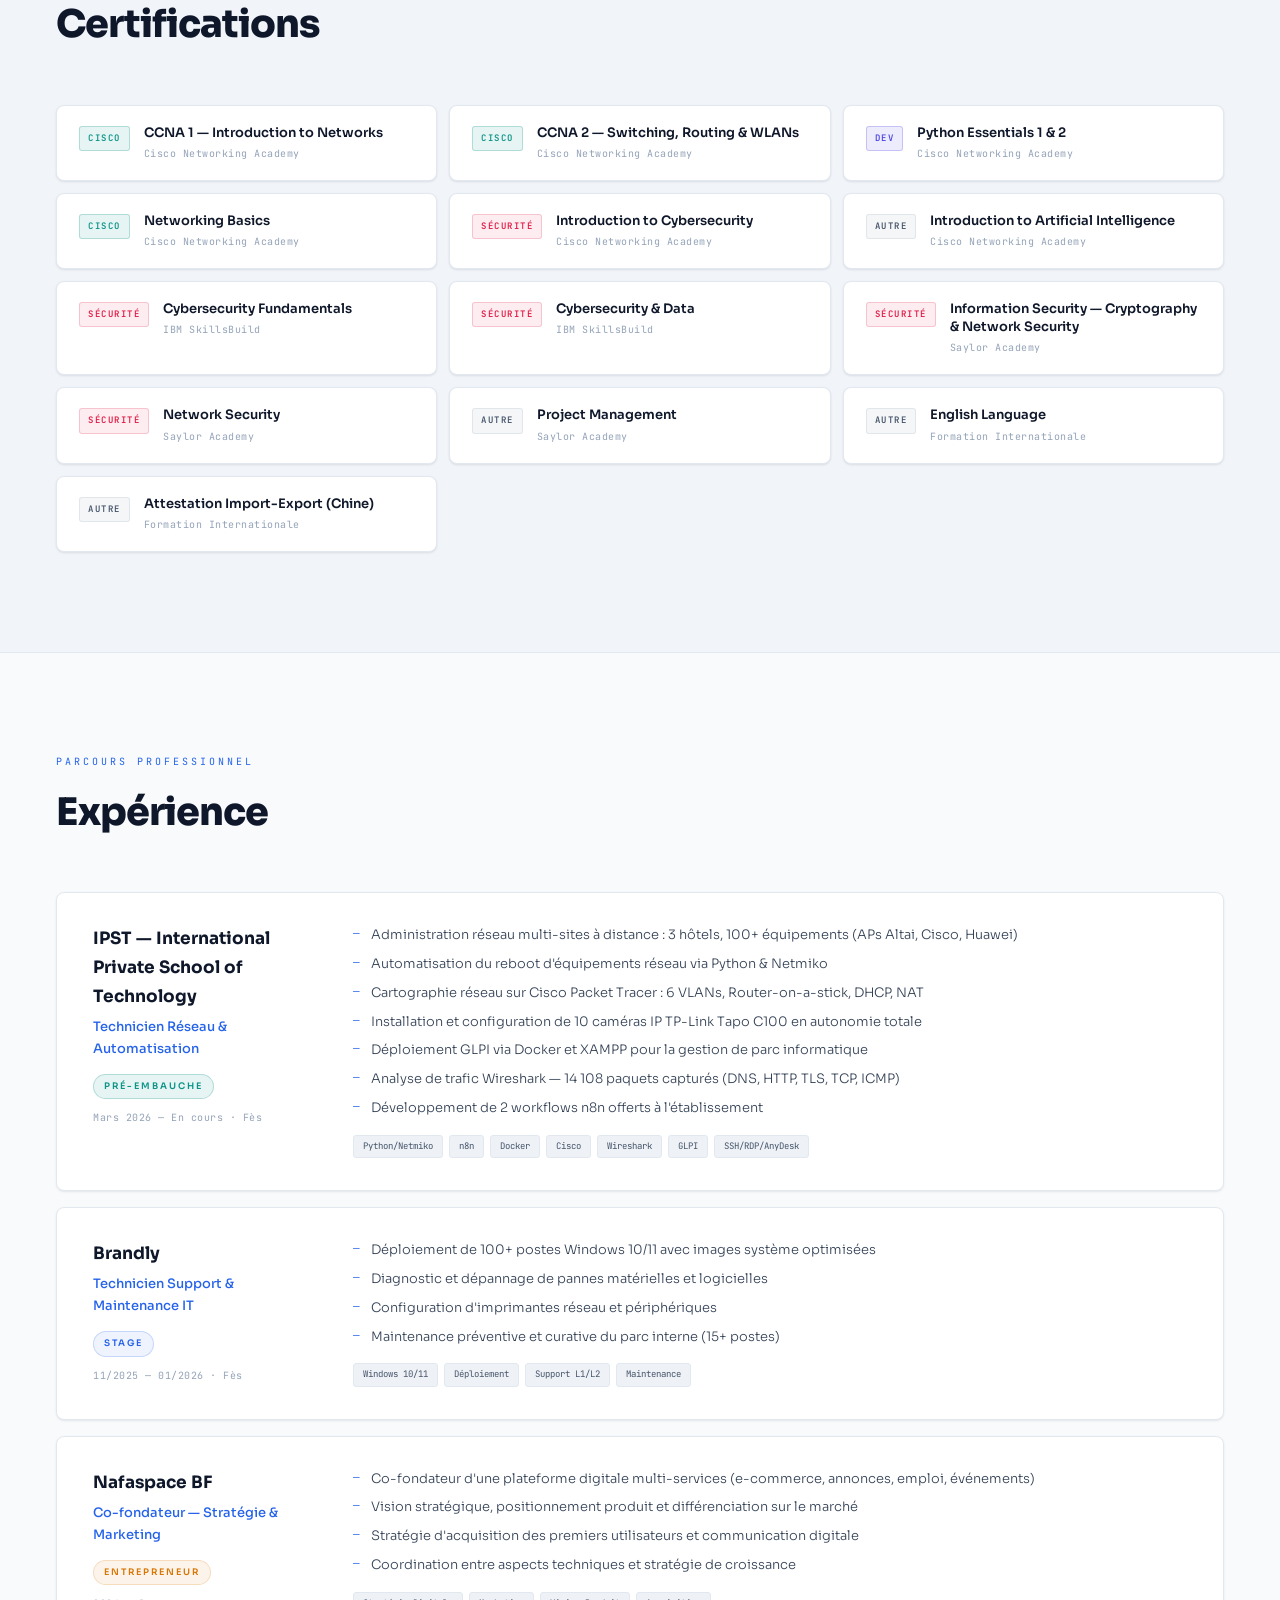
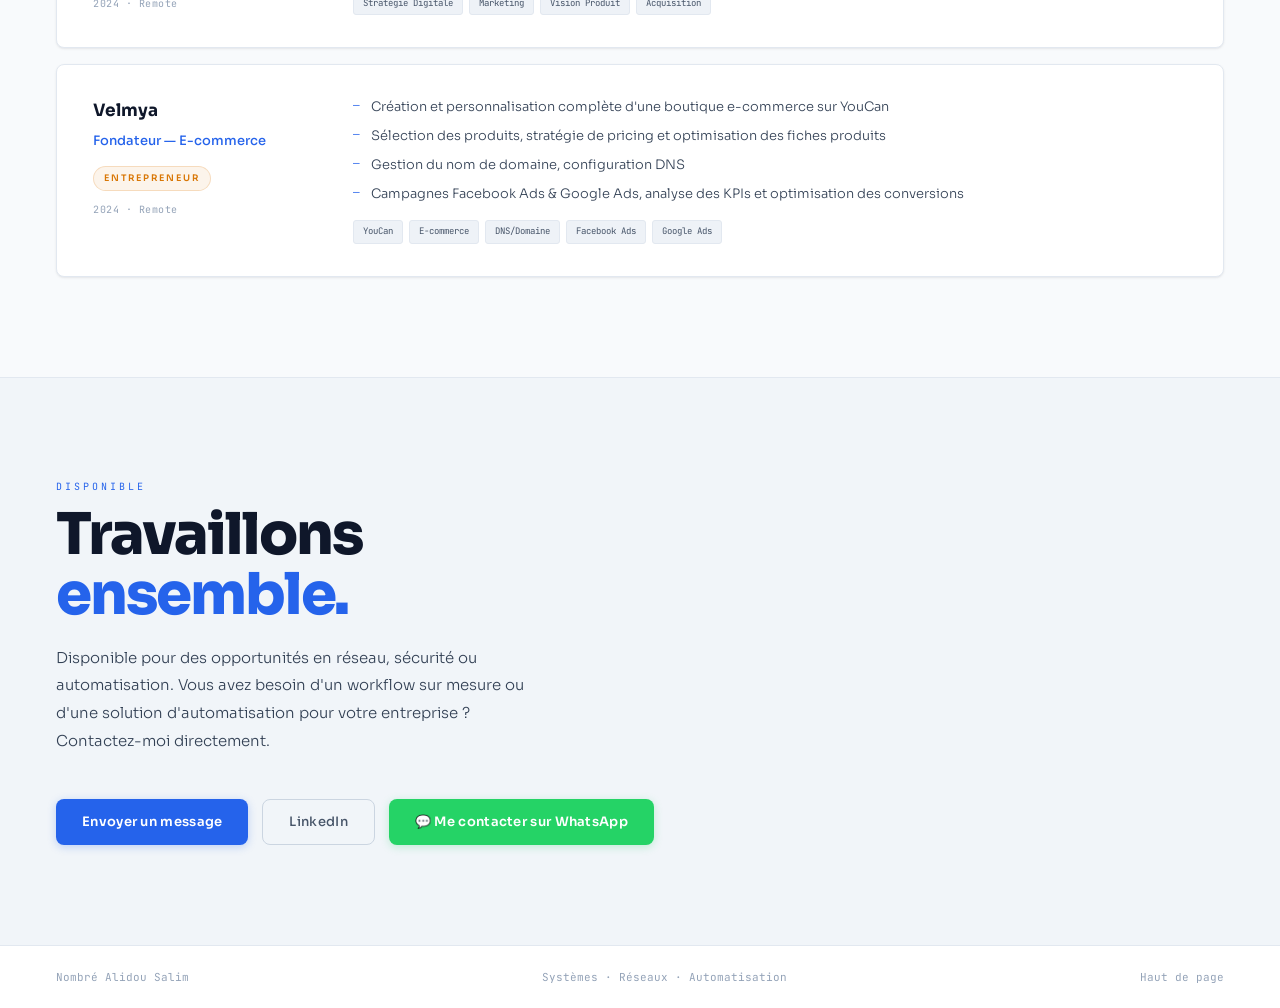
==== commit 25b023de: "Update index.html" ====
--- a/index.html
+++ b/index.html
@@ -46,7 +46,7 @@
     <a href="https://github.com/Salim698"           target="_blank" rel="noopener" class="btn-outline">GitHub</a>
     <a href="https://mail.google.com/mail/?view=cm&to=salimnombre4@gmail.com&su=Contact - Portfolio" target="_blank" class="btn-outline">Contact</a>
     <!-- Hero -->
-<a href="https://wa.me/22652271714" target="_blank" class="btn-whatsapp">
+<a href="https://wa.me/22652271717" target="_blank" class="btn-whatsapp">
   💬 WhatsApp
 </a>
   </div>
@@ -87,7 +87,7 @@
         <a href="https://mail.google.com/mail/?view=cm&to=salimnombre4@gmail.com&su=Opportunite - Portfolio Salim" target="_blank" class="btn-primary">Envoyer un message</a>
         <a href="https://linkedin.com/in/salim-nombre" target="_blank" rel="noopener" class="btn-outline">LinkedIn</a>
         <!-- Contact -->
-        <a href="https://wa.me/22652271714" target="_blank" class="btn-whatsapp">
+        <a href="https://wa.me/22652271717" target="_blank" class="btn-whatsapp">
           💬 Me contacter sur WhatsApp
         </a>
       </div>
--- a/style.css
+++ b/style.css
@@ -422,3 +422,18 @@
   *, *::before, *::after { animation-duration:.01ms !important; transition-duration:.01ms !important; }
   .reveal { opacity:1 !important; transform:none !important; }
 }
+/* ── WHATSAPP ───────────────────────────────── */
+.btn-whatsapp {
+  display:inline-flex; align-items:center; gap:8px;
+  padding:11px 26px;
+  background:#25d366; color:#fff;
+  font-size:13px; font-weight:600; letter-spacing:.3px;
+  border-radius:var(--r);
+  box-shadow:0 2px 8px rgba(37,211,102,0.25);
+  transition:background .2s, transform .2s, box-shadow .2s;
+}
+.btn-whatsapp:hover {
+  background:#1ebe5d;
+  transform:translateY(-1px);
+  box-shadow:0 4px 16px rgba(37,211,102,0.35);
+}
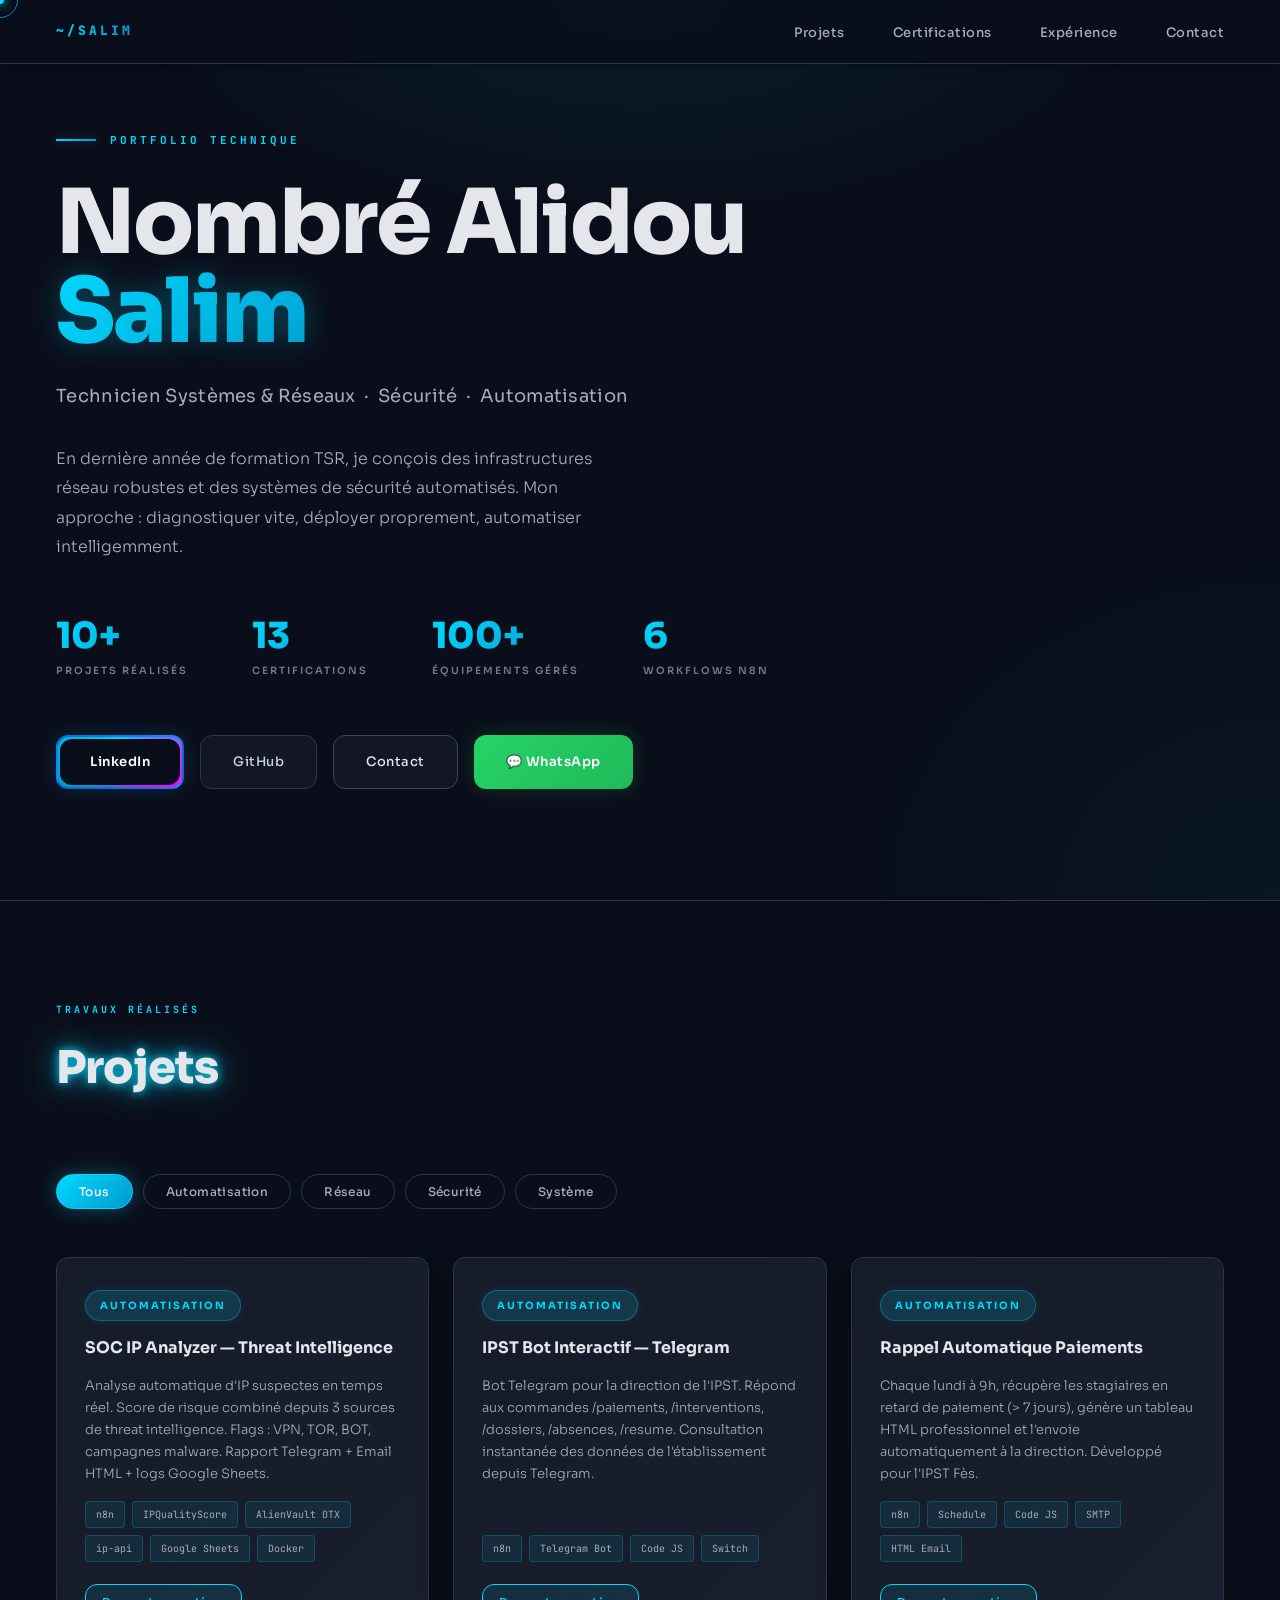
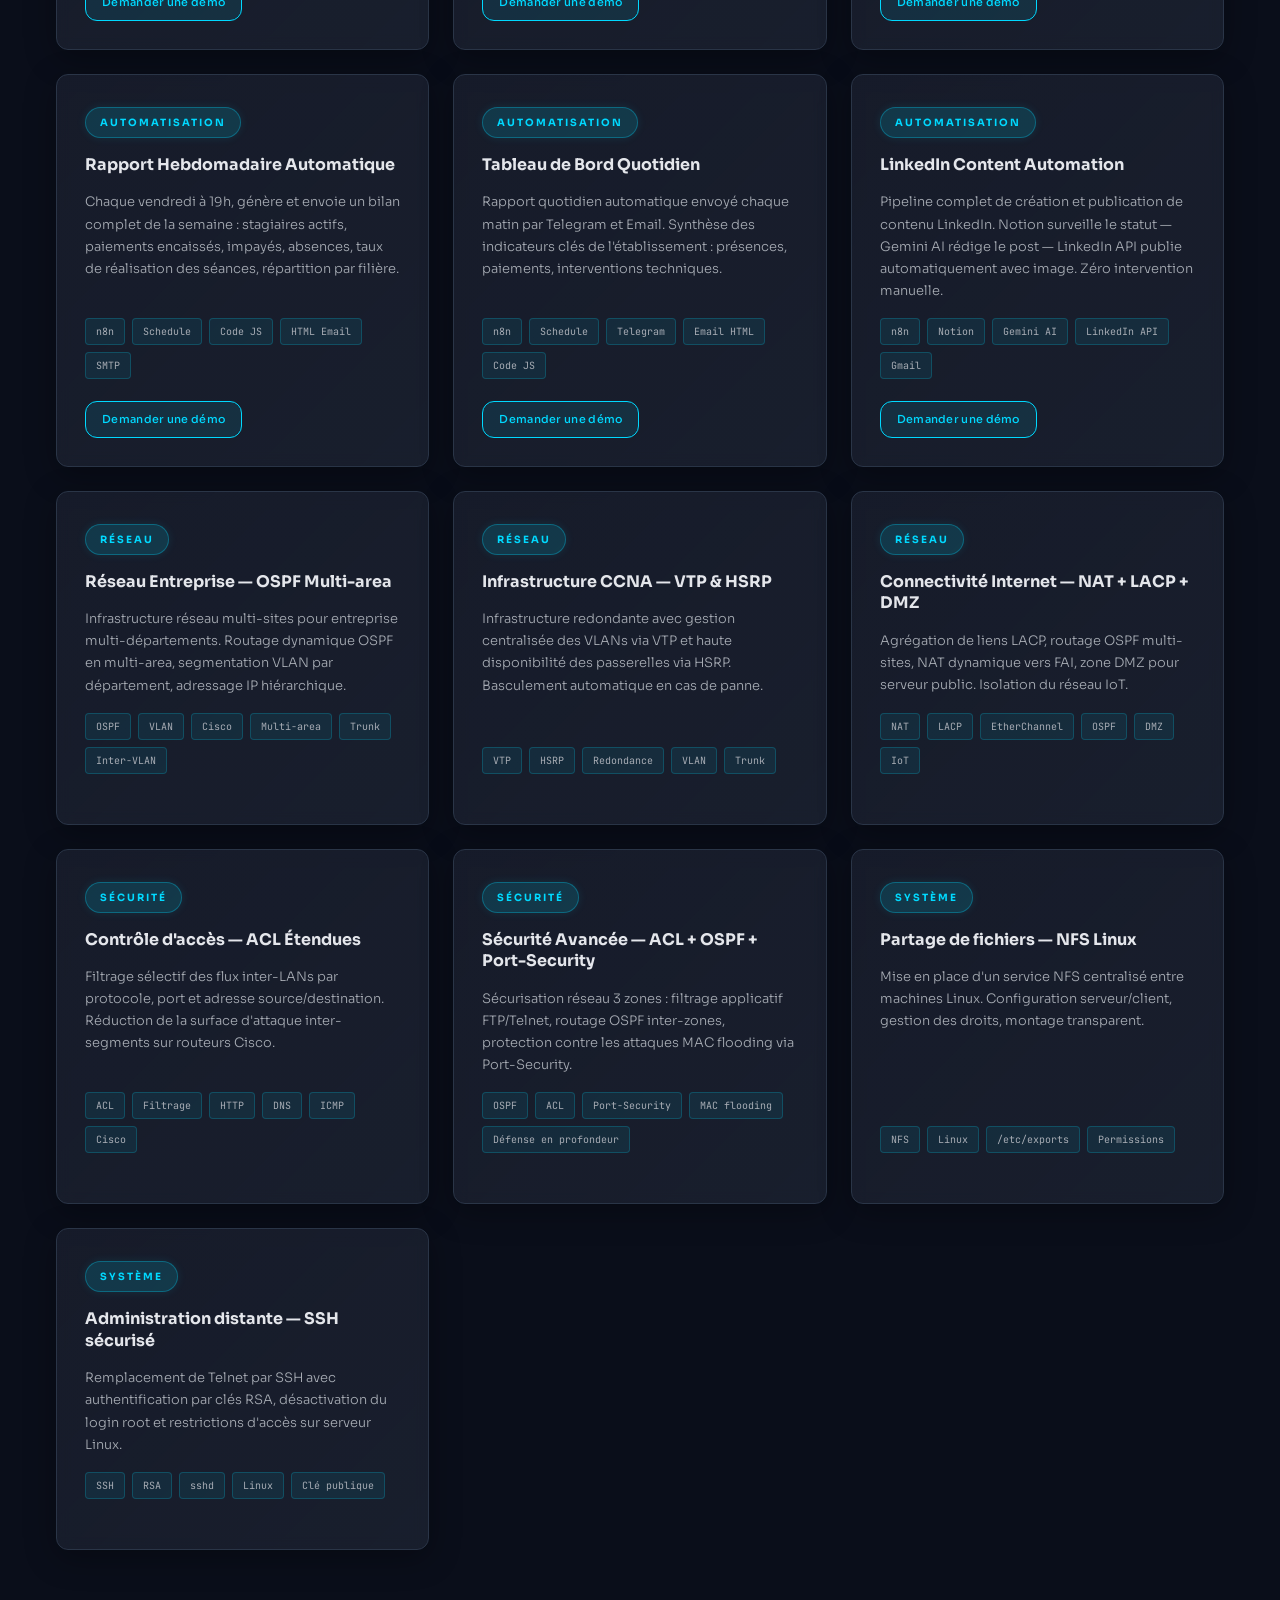
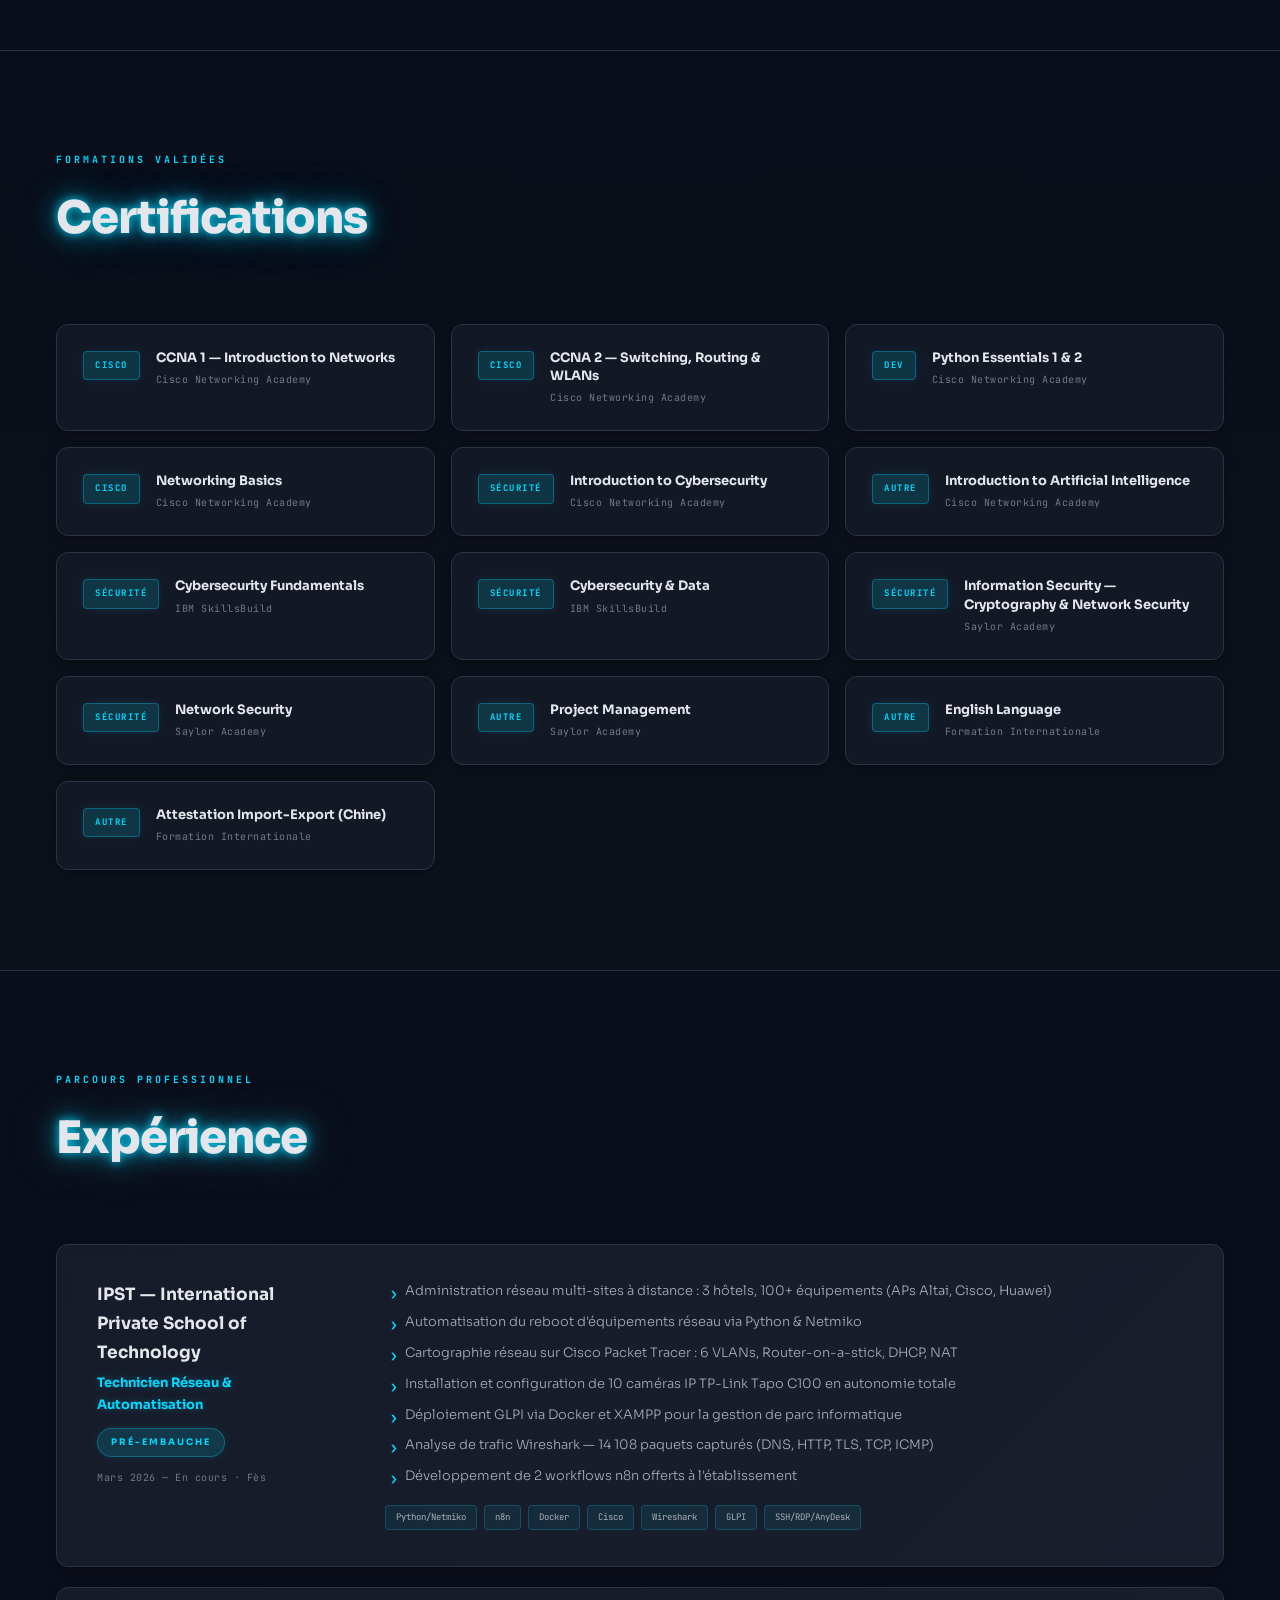
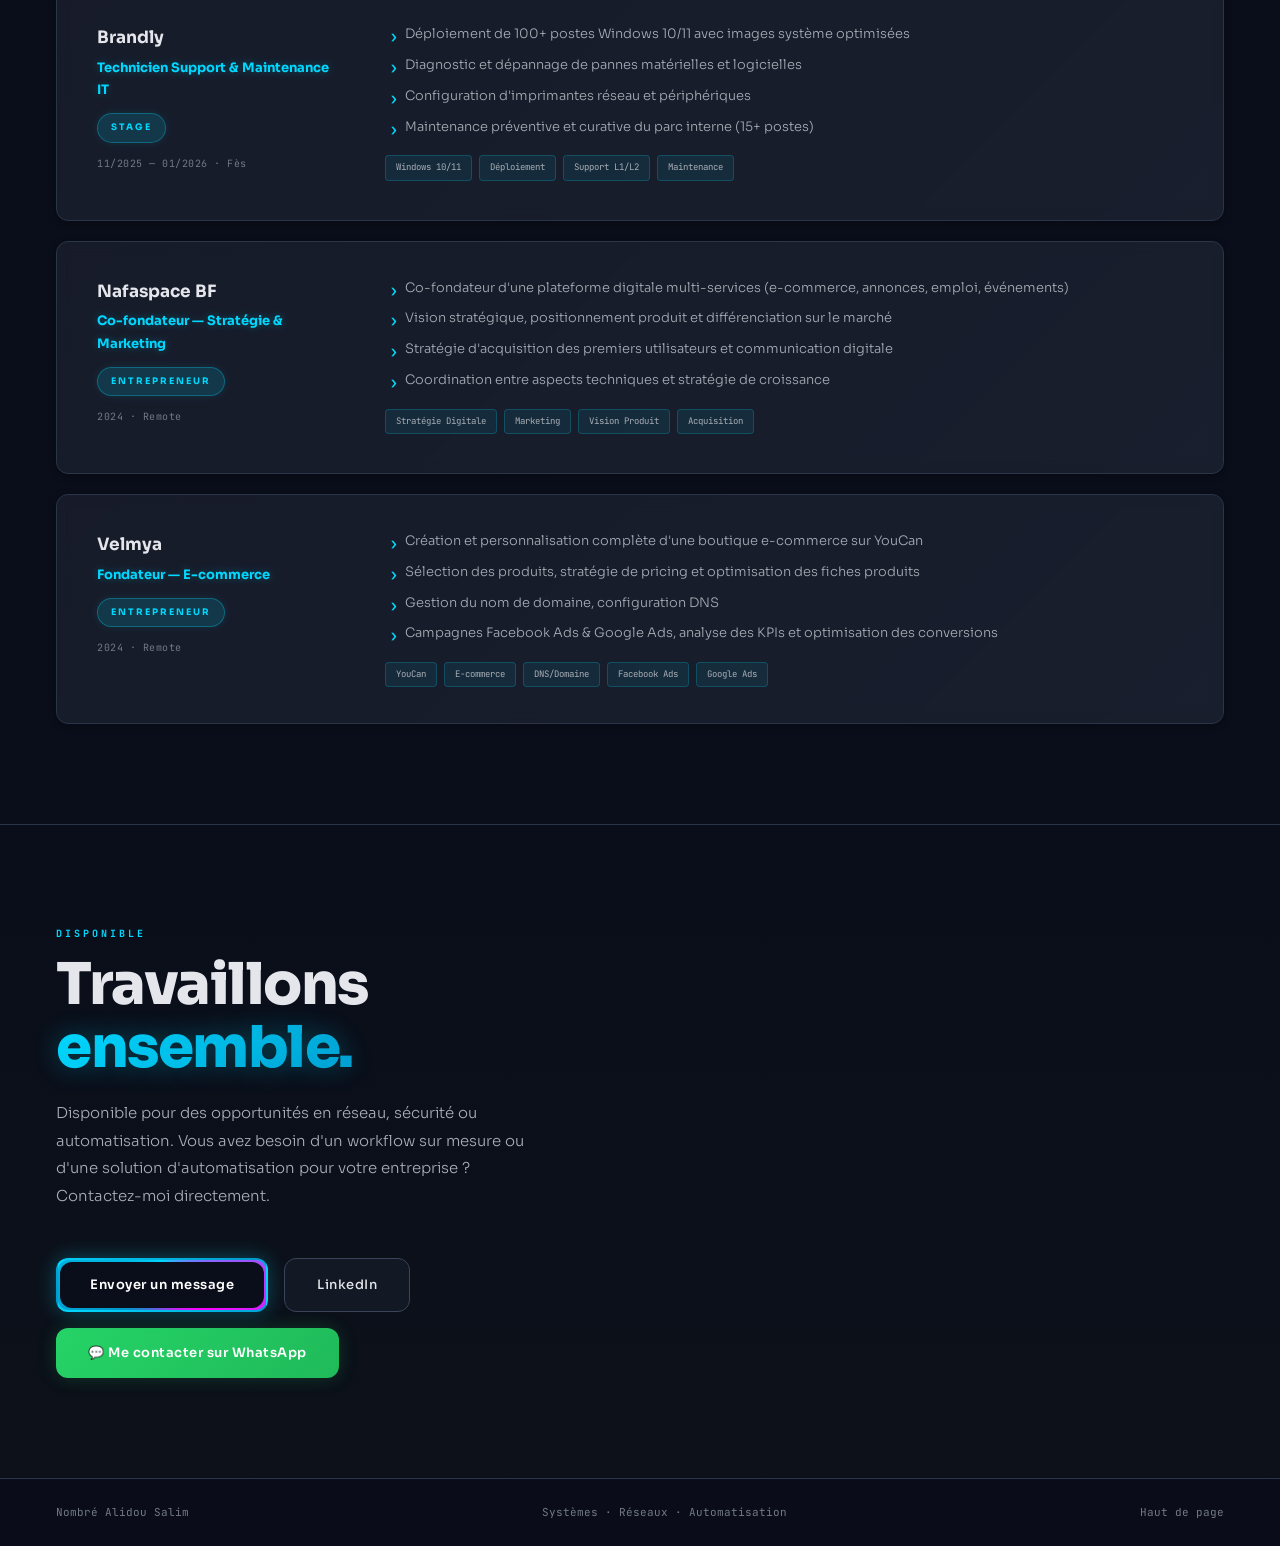
==== commit f0eaa1e7: "Update index.html" ====
--- a/index.html
+++ b/index.html
@@ -9,7 +9,8 @@
   <link rel="stylesheet" href="style.css">
 </head>
 <body>
-
+<div class="cursor-dot" id="cursorDot"></div>
+<div class="cursor-ring" id="cursorRing"></div>
 <nav>
   <div class="nav-logo"><span>~/</span>salim</div>
   <ul class="nav-links">
@@ -445,6 +446,26 @@
 }
 window.addEventListener("load", observeAll);
 observeAll();
+  const dot = document.getElementById('cursorDot');
+const ring = document.getElementById('cursorRing');
+
+document.addEventListener('mousemove', e => {
+  dot.style.left = e.clientX + 'px';
+  dot.style.top = e.clientY + 'px';
+  setTimeout(() => {
+    ring.style.left = e.clientX + 'px';
+    ring.style.top = e.clientY + 'px';
+  }, 80);
+});
+
+document.querySelectorAll('a, button, .filter-btn, .project-card').forEach(el => {
+  el.addEventListener('mouseenter', () => ring.classList.add('hovering'));
+  el.addEventListener('mouseleave', () => ring.classList.remove('hovering'));
+});
+
+document.addEventListener('mousedown', () => dot.classList.add('clicking'));
+document.addEventListener('mouseup', () => dot.classList.remove('clicking'));
 </script>
+  
 </body>
 </html>
--- a/style.css
+++ b/style.css
@@ -1,439 +1,1287 @@
 @import url('https://fonts.googleapis.com/css2?family=Sora:wght@300;400;500;600;700;800&family=JetBrains+Mono:wght@400;500&display=swap');
- 
-/* ── VARIABLES ─────────────────────────────── */
+
+/* ══════════════════════════════════════════════════════════
+   VARIABLES CSS & PROPRIÉTÉS PERSONNALISÉES
+   ══════════════════════════════════════════════════════════ */
 :root {
-  --bg:        #f8fafc;
-  --bg2:       #f1f5f9;
-  --surface:   #ffffff;
-  --surface2:  #f8fafc;
-  --surface3:  #eef2f7;
-  --border:    #e2e8f0;
-  --border2:   #cbd5e1;
- 
-  --blue:      #2563eb;
-  --blue-dim:  rgba(37,99,235,0.08);
-  --blue-glow: rgba(37,99,235,0.15);
-  --indigo:    #4f46e5;
-  --teal:      #0d9488;
-  --amber:     #d97706;
-  --rose:      #e11d48;
-  --slate:     #475569;
- 
-  --text:      #0f172a;
-  --text2:     #334155;
-  --muted:     #94a3b8;
- 
-  --mono:      'JetBrains Mono', monospace;
-  --sans:      'Sora', sans-serif;
-  --r:         8px;
- 
-  --shadow-sm: 0 1px 3px rgba(15,23,42,0.06), 0 1px 2px rgba(15,23,42,0.04);
-  --shadow-md: 0 4px 16px rgba(15,23,42,0.08), 0 2px 6px rgba(15,23,42,0.05);
-  --shadow-lg: 0 12px 40px rgba(15,23,42,0.10), 0 4px 12px rgba(15,23,42,0.06);
-}
- 
-/* ── RESET ──────────────────────────────────── */
-*, *::before, *::after { margin:0; padding:0; box-sizing:border-box; }
-html { scroll-behavior:smooth; }
+  --bg:             #0a0e1a;
+  --bg-light:       #0f1419;
+  --surface:        #1a1f2e;
+  --surface2:       #232a3a;
+  --border:         #2a3547;
+  --border2:        #3a4557;
+
+  --text-primary:   #e4e6eb;
+  --text-secondary: #a8adb5;
+  --text-muted:     #727a85;
+
+  --accent:         #00d9ff;
+  --accent-alt:     #00a8e8;
+  --accent-glow:    rgba(0, 217, 255, 0.3);
+  
+  --gradient-1:     linear-gradient(135deg, #00d9ff 0%, #0099cc 100%);
+  --gradient-2:     linear-gradient(135deg, #00d9ff 0%, #ff00ff 100%);
+  --gradient-3:     linear-gradient(135deg, #0099cc 0%, #00d9ff 50%, #ff00ff 100%);
+
+  --mono:           'JetBrains Mono', monospace;
+  --sans:           'Sora', sans-serif;
+  --r:              12px;
+
+  --shadow-sm:      0 2px 8px rgba(0, 0, 0, 0.3);
+  --shadow-md:      0 8px 24px rgba(0, 217, 255, 0.15);
+  --shadow-lg:      0 20px 48px rgba(0, 217, 255, 0.2);
+  --shadow-xl:      0 32px 64px rgba(0, 0, 0, 0.4);
+}
+
+/* ══════════════════════════════════════════════════════════
+   RESET & BASE
+   ══════════════════════════════════════════════════════════ */
+*, *::before, *::after {
+  margin: 0;
+  padding: 0;
+  box-sizing: border-box;
+}
+
+html {
+  scroll-behavior: smooth;
+  scroll-padding-top: 70px;
+}
+
 body {
-  font-family:var(--sans);
-  background:var(--bg);
-  color:var(--text);
-  line-height:1.7;
-  overflow-x:hidden;
-}
-a { color:inherit; text-decoration:none; }
-img { display:block; max-width:100%; }
-button { font-family:var(--sans); border:none; background:none; cursor:pointer; }
- 
-/* ── SUBTLE BACKGROUND ──────────────────────── */
+  font-family: var(--sans);
+  background: var(--bg);
+  color: var(--text-primary);
+  line-height: 1.7;
+  overflow-x: hidden;
+  position: relative;
+}
+
+/* Arrière-plan dynamique animé */
 body::before {
-  content:'';
-  position:fixed; inset:0;
+  content: '';
+  position: fixed;
+  inset: 0;
   background:
-    radial-gradient(ellipse 70% 50% at 90% 10%, rgba(37,99,235,0.04) 0%, transparent 65%),
-    radial-gradient(ellipse 50% 40% at 10% 90%, rgba(13,148,136,0.03) 0%, transparent 65%);
-  pointer-events:none; z-index:0;
-}
- 
-/* ── NAV ────────────────────────────────────── */
+    radial-gradient(ellipse 80% 50% at 50% 0%, rgba(0, 217, 255, 0.08) 0%, transparent 50%),
+    radial-gradient(ellipse 60% 70% at 100% 100%, rgba(0, 153, 204, 0.06) 0%, transparent 60%);
+  pointer-events: none;
+  z-index: 0;
+  animation: bgShift 12s ease-in-out infinite;
+}
+
+@keyframes bgShift {
+  0%, 100% {
+    background:
+      radial-gradient(ellipse 80% 50% at 50% 0%, rgba(0, 217, 255, 0.08) 0%, transparent 50%),
+      radial-gradient(ellipse 60% 70% at 100% 100%, rgba(0, 153, 204, 0.06) 0%, transparent 60%);
+  }
+  50% {
+    background:
+      radial-gradient(ellipse 70% 60% at 50% 10%, rgba(0, 217, 255, 0.1) 0%, transparent 55%),
+      radial-gradient(ellipse 70% 60% at 90% 90%, rgba(0, 153, 204, 0.08) 0%, transparent 65%);
+  }
+}
+
+a {
+  color: inherit;
+  text-decoration: none;
+}
+
+img {
+  display: block;
+  max-width: 100%;
+}
+
+button {
+  font-family: var(--sans);
+  border: none;
+  background: none;
+  cursor: pointer;
+}
+
+/* ══════════════════════════════════════════════════════════
+   NAVIGATION
+   ══════════════════════════════════════════════════════════ */
 nav {
-  position:fixed; top:0; left:0; right:0; z-index:100;
-  height:60px; padding:0 56px;
-  display:flex; align-items:center; justify-content:space-between;
-  background:rgba(248,250,252,0.92);
-  backdrop-filter:blur(20px);
-  border-bottom:1px solid var(--border);
-  box-shadow:var(--shadow-sm);
-}
+  position: fixed;
+  top: 0;
+  left: 0;
+  right: 0;
+  z-index: 100;
+  height: 64px;
+  padding: 0 56px;
+  display: flex;
+  align-items: center;
+  justify-content: space-between;
+  background: rgba(10, 14, 26, 0.85);
+  backdrop-filter: blur(16px);
+  border-bottom: 1px solid var(--border);
+  box-shadow: var(--shadow-sm);
+}
+
 .nav-logo {
-  font-family:var(--mono);
-  font-size:13px; letter-spacing:1px;
-  color:var(--blue);
-}
-.nav-logo span { color:var(--muted); }
-.nav-links { display:flex; gap:40px; list-style:none; }
+  font-family: var(--mono);
+  font-size: 13px;
+  letter-spacing: 3px;
+  text-transform: uppercase;
+  background: var(--gradient-1);
+  -webkit-background-clip: text;
+  -webkit-text-fill-color: transparent;
+  background-clip: text;
+  font-weight: 800;
+  position: relative;
+}
+
+.nav-logo span {
+  color: var(--text-muted);
+}
+
+.nav-links {
+  display: flex;
+  gap: 48px;
+  list-style: none;
+}
+
 .nav-links a {
-  font-size:13px; font-weight:500;
-  color:var(--slate); letter-spacing:.3px;
-  transition:color .2s;
-}
-.nav-links a:hover { color:var(--blue); }
- 
-.hamburger { display:none; flex-direction:column; gap:5px; padding:4px; }
+  font-size: 13px;
+  font-weight: 500;
+  color: var(--text-secondary);
+  letter-spacing: 0.5px;
+  transition: all 0.3s cubic-bezier(0.4, 0, 0.2, 1);
+  position: relative;
+  padding-bottom: 4px;
+}
+
+.nav-links a::after {
+  content: '';
+  position: absolute;
+  bottom: -4px;
+  left: 0;
+  width: 0;
+  height: 2px;
+  background: var(--gradient-1);
+  transition: width 0.4s cubic-bezier(0.4, 0, 0.2, 1);
+}
+
+.nav-links a:hover {
+  color: var(--accent);
+}
+
+.nav-links a:hover::after {
+  width: 100%;
+}
+
+.hamburger {
+  display: none;
+  flex-direction: column;
+  gap: 5px;
+  padding: 4px;
+}
+
 .hamburger span {
-  display:block; width:20px; height:1.5px;
-  background:var(--slate); transition:all .3s; border-radius:1px;
-}
-.hamburger.open span:nth-child(1) { transform:translateY(6.5px) rotate(45deg); }
-.hamburger.open span:nth-child(2) { opacity:0; }
-.hamburger.open span:nth-child(3) { transform:translateY(-6.5px) rotate(-45deg); }
- 
+  display: block;
+  width: 20px;
+  height: 2px;
+  background: var(--accent);
+  transition: all 0.3s;
+  border-radius: 1px;
+}
+
+.hamburger.open span:nth-child(1) {
+  transform: translateY(6.5px) rotate(45deg);
+}
+
+.hamburger.open span:nth-child(2) {
+  opacity: 0;
+}
+
+.hamburger.open span:nth-child(3) {
+  transform: translateY(-6.5px) rotate(-45deg);
+}
+
 .mobile-menu {
-  position:fixed; inset:0;
-  background:rgba(248,250,252,.97);
-  z-index:90;
-  display:flex; flex-direction:column;
-  align-items:center; justify-content:center; gap:32px;
-  transform:translateX(100%); transition:transform .35s cubic-bezier(.4,0,.2,1);
-}
-.mobile-menu.open { transform:translateX(0); }
+  position: fixed;
+  inset: 0;
+  background: rgba(10, 14, 26, 0.98);
+  z-index: 90;
+  display: flex;
+  flex-direction: column;
+  align-items: center;
+  justify-content: center;
+  gap: 32px;
+  transform: translateX(100%);
+  transition: transform 0.35s cubic-bezier(0.4, 0, 0.2, 1);
+}
+
+.mobile-menu.open {
+  transform: translateX(0);
+}
+
 .mobile-menu a {
-  font-size:20px; font-weight:600;
-  color:var(--slate); transition:color .2s;
-}
-.mobile-menu a:hover { color:var(--blue); }
- 
-/* ── HERO ───────────────────────────────────── */
+  font-size: 20px;
+  font-weight: 600;
+  color: var(--accent);
+  transition: all 0.2s;
+}
+
+.mobile-menu a:hover {
+  color: #00ffff;
+}
+
+/* ══════════════════════════════════════════════════════════
+   HERO SECTION
+   ══════════════════════════════════════════════════════════ */
 #hero {
-  position:relative; z-index:1;
-  min-height:100vh;
-  display:flex; flex-direction:column; justify-content:center;
-  padding:100px 56px 80px;
-  max-width:900px;
-}
+  position: relative;
+  z-index: 1;
+  min-height: 100vh;
+  display: flex;
+  flex-direction: column;
+  justify-content: center;
+  padding: 100px 56px 80px;
+  max-width: 1000px;
+}
+
 .hero-eyebrow {
-  font-family:var(--mono);
-  font-size:11px; letter-spacing:4px; text-transform:uppercase;
-  color:var(--blue); margin-bottom:28px;
-  display:flex; align-items:center; gap:14px;
-}
+  font-family: var(--mono);
+  font-size: 11px;
+  letter-spacing: 3px;
+  text-transform: uppercase;
+  color: var(--accent);
+  margin-bottom: 28px;
+  display: flex;
+  align-items: center;
+  gap: 14px;
+  font-weight: 700;
+  animation: slideInLeft 0.8s ease-out;
+}
+
 .hero-eyebrow::before {
-  content:''; display:block; width:36px; height:1px; background:var(--blue);
-}
+  content: '';
+  display: block;
+  width: 40px;
+  height: 2px;
+  background: var(--gradient-1);
+  box-shadow: 0 0 10px var(--accent-glow);
+}
+
 .hero-name {
-  font-size:clamp(48px,6vw,82px);
-  font-weight:800; line-height:1.0;
-  letter-spacing:-2.5px; margin-bottom:20px;
-  color:var(--text);
-}
-.hero-name .hl { color:var(--blue); }
+  font-size: clamp(56px, 7vw, 92px);
+  font-weight: 800;
+  line-height: 1.0;
+  letter-spacing: -2px;
+  margin-bottom: 24px;
+  color: var(--text-primary);
+  animation: slideInUp 0.8s ease-out 0.1s both;
+}
+
+.hero-name .hl {
+  background: var(--gradient-1);
+  -webkit-background-clip: text;
+  -webkit-text-fill-color: transparent;
+  background-clip: text;
+  text-shadow: 0 0 30px var(--accent-glow);
+}
+
 .hero-role {
-  font-size:17px; font-weight:400;
-  color:var(--slate); margin-bottom:28px;
-  letter-spacing:.3px;
-}
+  font-size: 18px;
+  font-weight: 400;
+  color: var(--text-secondary);
+  margin-bottom: 32px;
+  letter-spacing: 0.3px;
+  animation: slideInUp 0.8s ease-out 0.2s both;
+}
+
 .hero-bio {
-  font-size:16px; color:var(--text2);
-  max-width:520px; line-height:1.85;
-  margin-bottom:52px; font-weight:300;
-}
+  font-size: 16px;
+  color: var(--text-secondary);
+  max-width: 580px;
+  line-height: 1.85;
+  margin-bottom: 56px;
+  font-weight: 300;
+  animation: slideInUp 0.8s ease-out 0.3s both;
+}
+
 .hero-stats {
-  display:flex; gap:52px; margin-bottom:52px; flex-wrap:wrap;
-}
+  display: flex;
+  gap: 64px;
+  margin-bottom: 56px;
+  flex-wrap: wrap;
+  animation: slideInUp 0.8s ease-out 0.4s both;
+}
+
 .hero-stat-value {
-  font-size:30px; font-weight:800;
-  color:var(--blue); line-height:1;
-}
+  font-size: 36px;
+  font-weight: 800;
+  background: var(--gradient-1);
+  -webkit-background-clip: text;
+  -webkit-text-fill-color: transparent;
+  background-clip: text;
+  line-height: 1;
+}
+
 .hero-stat-label {
-  font-size:11px; font-weight:500;
-  letter-spacing:1px; text-transform:uppercase;
-  color:var(--muted); margin-top:5px;
-}
-.hero-links { display:flex; gap:14px; flex-wrap:wrap; }
- 
-/* ── BUTTONS ────────────────────────────────── */
+  font-size: 10px;
+  font-weight: 600;
+  letter-spacing: 2px;
+  text-transform: uppercase;
+  color: var(--text-muted);
+  margin-top: 8px;
+}
+
+.hero-links {
+  display: flex;
+  gap: 16px;
+  flex-wrap: wrap;
+  animation: slideInUp 0.8s ease-out 0.5s both;
+}
+
+/* ══════════════════════════════════════════════════════════
+   ANIMATIONS KEYFRAMES
+   ══════════════════════════════════════════════════════════ */
+@keyframes slideInLeft {
+  from {
+    opacity: 0;
+    transform: translateX(-32px);
+  }
+  to {
+    opacity: 1;
+    transform: translateX(0);
+  }
+}
+
+@keyframes slideInUp {
+  from {
+    opacity: 0;
+    transform: translateY(28px);
+  }
+  to {
+    opacity: 1;
+    transform: translateY(0);
+  }
+}
+
+@keyframes gradientRotate {
+  0% {
+    background-position: 0% 50%;
+  }
+  50% {
+    background-position: 100% 50%;
+  }
+  100% {
+    background-position: 0% 50%;
+  }
+}
+
+@keyframes glow {
+  0%, 100% {
+    box-shadow:
+      0 0 20px var(--accent-glow),
+      0 0 40px rgba(0, 217, 255, 0.1),
+      inset 0 0 20px rgba(0, 217, 255, 0.05);
+  }
+  50% {
+    box-shadow:
+      0 0 30px var(--accent-glow),
+      0 0 60px rgba(0, 217, 255, 0.15),
+      inset 0 0 30px rgba(0, 217, 255, 0.1);
+  }
+}
+
+@keyframes float {
+  0%, 100% {
+    transform: translateY(0px);
+  }
+  50% {
+    transform: translateY(-8px);
+  }
+}
+
+/* ══════════════════════════════════════════════════════════
+   BUTTONS - SUPER STYLISÉS
+   ══════════════════════════════════════════════════════════ */
 .btn-primary {
-  display:inline-flex; align-items:center; gap:8px;
-  padding:11px 26px;
-  background:var(--blue); color:#fff;
-  font-size:13px; font-weight:600; letter-spacing:.3px;
-  border-radius:var(--r);
-  box-shadow:0 2px 8px rgba(37,99,235,0.25);
-  transition:background .2s, transform .2s, box-shadow .2s;
-}
+  display: inline-flex;
+  align-items: center;
+  gap: 8px;
+  padding: 14px 32px;
+  position: relative;
+  border: 2px solid transparent;
+  font-size: 13px;
+  font-weight: 600;
+  letter-spacing: 0.5px;
+  border-radius: var(--r);
+  cursor: pointer;
+  overflow: hidden;
+  transition: all 0.3s cubic-bezier(0.4, 0, 0.2, 1);
+  z-index: 1;
+}
+
+.btn-primary::before {
+  content: '';
+  position: absolute;
+  top: -50%;
+  left: -50%;
+  width: 200%;
+  height: 200%;
+  background: conic-gradient(from 0deg, #00d9ff, #ff00ff, #0099cc, #00d9ff);
+  animation: gradientRotate 4s linear infinite;
+  z-index: -2;
+}
+
+.btn-primary::after {
+  content: '';
+  position: absolute;
+  inset: 2px;
+  background: var(--bg);
+  border-radius: var(--r);
+  z-index: -1;
+}
+
+.btn-primary {
+  background: var(--gradient-1);
+  color: #fff;
+  box-shadow: 0 0 20px var(--accent-glow), inset 0 1px 0 rgba(255, 255, 255, 0.1);
+}
+
 .btn-primary:hover {
-  background:#1d4ed8; transform:translateY(-1px);
-  box-shadow:0 4px 16px rgba(37,99,235,0.35);
-}
+  transform: translateY(-3px) scale(1.02);
+  box-shadow: 0 0 40px var(--accent-glow), 0 12px 32px rgba(0, 217, 255, 0.25);
+}
+
+.btn-primary:active {
+  transform: translateY(-1px) scale(1);
+}
+
+/* LinkedIn - Couleur officielle visible (hero + contact) */
+a.btn-primary[href*="linkedin"],
+.contact-actions a.btn-primary[href*="linkedin"],
+.hero-links a.btn-primary[href*="linkedin"] {
+  background: linear-gradient(135deg, #0A66C2 0%, #0a8cff 100%) !important;
+  color: #fff !important;
+  box-shadow: 0 0 20px rgba(10, 102, 194, 0.25) !important;
+}
+
+a.btn-primary[href*="linkedin"]:hover,
+.contact-actions a.btn-primary[href*="linkedin"]:hover,
+.hero-links a.btn-primary[href*="linkedin"]:hover {
+  box-shadow: 0 0 40px rgba(10, 102, 194, 0.5), 0 12px 32px rgba(10, 102, 194, 0.35) !important;
+  transform: translateY(-3px) scale(1.02);
+}
+
 .btn-outline {
-  display:inline-flex; align-items:center; gap:8px;
-  padding:11px 26px;
-  border:1.5px solid var(--border2); color:var(--slate);
-  font-size:13px; font-weight:500; letter-spacing:.3px;
-  border-radius:var(--r);
-  transition:border-color .2s, color .2s, transform .2s, background .2s;
-}
+  display: inline-flex;
+  align-items: center;
+  gap: 8px;
+  padding: 14px 32px;
+  border: 1.5px solid var(--border2);
+  color: var(--text-primary);
+  font-size: 13px;
+  font-weight: 500;
+  letter-spacing: 0.5px;
+  border-radius: var(--r);
+  background: rgba(26, 31, 46, 0.6);
+  backdrop-filter: blur(8px);
+  transition: all 0.3s cubic-bezier(0.4, 0, 0.2, 1);
+  cursor: pointer;
+  position: relative;
+  overflow: hidden;
+}
+
+.btn-outline::before {
+  content: '';
+  position: absolute;
+  inset: 0;
+  background: var(--gradient-1);
+  opacity: 0;
+  transition: opacity 0.3s;
+  z-index: -1;
+}
+
 .btn-outline:hover {
-  border-color:var(--blue); color:var(--blue);
-  background:var(--blue-dim); transform:translateY(-1px);
-}
- 
-/* ── SECTIONS ───────────────────────────────── */
-section { position:relative; z-index:1; }
-.section-inner { max-width:1200px; margin:0 auto; }
+  border-color: var(--accent);
+  color: #fff;
+  transform: translateY(-3px);
+  box-shadow: 0 0 30px var(--accent-glow), var(--shadow-md);
+}
+
+.btn-outline:hover::before {
+  opacity: 0.1;
+}
+
+/* GitHub - Couleur officielle */
+a.btn-outline[href*="github"] {
+  border-color: #30363d;
+  color: #c9d1d9;
+}
+
+a.btn-outline[href*="github"]:hover {
+  border-color: #58a6ff;
+  color: #c9d1d9;
+  background: rgba(88, 166, 255, 0.1);
+  box-shadow: 0 0 30px rgba(88, 166, 255, 0.2);
+}
+
+.btn-whatsapp {
+  display: inline-flex;
+  align-items: center;
+  gap: 8px;
+  padding: 14px 32px;
+  background: linear-gradient(135deg, #25d366 0%, #20ba5a 100%);
+  color: #fff;
+  font-size: 13px;
+  font-weight: 600;
+  letter-spacing: 0.5px;
+  border-radius: var(--r);
+  cursor: pointer;
+  transition: all 0.3s cubic-bezier(0.4, 0, 0.2, 1);
+  box-shadow: 0 0 20px rgba(37, 211, 102, 0.2);
+}
+
+.btn-whatsapp:hover {
+  transform: translateY(-3px) scale(1.02);
+  box-shadow: 0 0 40px rgba(37, 211, 102, 0.4), 0 12px 32px rgba(37, 211, 102, 0.25);
+}
+
+/* ══════════════════════════════════════════════════════════
+   SECTIONS
+   ══════════════════════════════════════════════════════════ */
+section {
+  position: relative;
+  z-index: 1;
+}
+
+.section-inner {
+  max-width: 1200px;
+  margin: 0 auto;
+}
+
 .section-eyebrow {
-  font-family:var(--mono);
-  font-size:10px; letter-spacing:3px; text-transform:uppercase;
-  color:var(--blue); margin-bottom:10px;
-}
+  font-family: var(--mono);
+  font-size: 10px;
+  letter-spacing: 3px;
+  text-transform: uppercase;
+  color: var(--accent);
+  margin-bottom: 12px;
+  font-weight: 700;
+}
+
 .section-title {
-  font-size:clamp(26px,3vw,38px);
-  font-weight:800; letter-spacing:-1px; margin-bottom:48px;
-  color:var(--text);
-}
- 
-/* ── PROJECTS ───────────────────────────────── */
+  font-size: clamp(32px, 3.5vw, 48px);
+  font-weight: 800;
+  letter-spacing: -1px;
+  margin-bottom: 52px;
+  color: var(--text-primary);
+  position: relative;
+  display: inline-block;
+  padding-bottom: 16px;
+  animation: float 3s ease-in-out infinite, titleGlow 3s ease-in-out infinite;
+  text-shadow:
+    0 0 10px rgba(0, 217, 255, 0.9),
+    0 0 25px rgba(0, 217, 255, 0.6),
+    0 0 50px rgba(0, 217, 255, 0.35),
+    0 0 80px rgba(0, 217, 255, 0.15);
+}
+
+@keyframes titleGlow {
+  0%, 100% {
+    text-shadow:
+      0 0 10px rgba(0, 217, 255, 0.9),
+      0 0 25px rgba(0, 217, 255, 0.6),
+      0 0 50px rgba(0, 217, 255, 0.35),
+      0 0 80px rgba(0, 217, 255, 0.15);
+    color: var(--text-primary);
+  }
+  50% {
+    text-shadow:
+      0 0 15px rgba(0, 217, 255, 1),
+      0 0 35px rgba(0, 217, 255, 0.8),
+      0 0 70px rgba(0, 217, 255, 0.5),
+      0 0 120px rgba(0, 217, 255, 0.25),
+      0 0 160px rgba(0, 217, 255, 0.1);
+    color: #ffffff;
+  }
+}
+
+/* ══════════════════════════════════════════════════════════
+   CURSEUR PERSONNALISÉ
+   ══════════════════════════════════════════════════════════ */
+.cursor-dot {
+  position: fixed;
+  top: 0; left: 0;
+  width: 8px; height: 8px;
+  background: var(--accent);
+  border-radius: 50%;
+  pointer-events: none;
+  z-index: 9999;
+  transform: translate(-50%, -50%);
+  transition: transform 0.1s ease, background 0.2s;
+  box-shadow: 0 0 10px var(--accent), 0 0 20px rgba(0, 217, 255, 0.5);
+}
+
+.cursor-ring {
+  position: fixed;
+  top: 0; left: 0;
+  width: 36px; height: 36px;
+  border: 1.5px solid rgba(0, 217, 255, 0.6);
+  border-radius: 50%;
+  pointer-events: none;
+  z-index: 9998;
+  transform: translate(-50%, -50%);
+  transition: width 0.2s ease, height 0.2s ease, border-color 0.2s;
+}
+
+.cursor-ring.hovering {
+  width: 52px; height: 52px;
+  border-color: var(--accent);
+  box-shadow: 0 0 15px rgba(0, 217, 255, 0.3);
+}
+
+.cursor-dot.clicking {
+  transform: translate(-50%, -50%) scale(0.4);
+  background: #fff;
+}
+
+.section-title::after {
+  content: '';
+  position: absolute;
+  bottom: 0;
+  left: 0;
+  width: 0;
+  height: 3px;
+  background: var(--gradient-1);
+  box-shadow: 0 0 15px var(--accent-glow);
+  transition: width 0.6s cubic-bezier(0.25, 0.46, 0.45, 0.94);
+  border-radius: 2px;
+}
+
+.section-title:hover::after {
+  width: 100%;
+}
+
+/* ══════════════════════════════════════════════════════════
+   PROJECTS
+   ══════════════════════════════════════════════════════════ */
 #projects {
-  padding:100px 56px;
-  border-top:1px solid var(--border);
-}
-.filter-bar { display:flex; gap:8px; flex-wrap:wrap; margin-bottom:44px; }
+  padding: 100px 56px;
+  border-top: 1px solid var(--border);
+}
+
+.filter-bar {
+  display: flex;
+  gap: 10px;
+  flex-wrap: wrap;
+  margin-bottom: 48px;
+}
+
 .filter-btn {
-  font-size:12px; font-weight:500; letter-spacing:.3px;
-  padding:8px 20px;
-  border:1.5px solid var(--border);
-  color:var(--muted);
-  border-radius:100px; cursor:pointer;
-  transition:all .2s; background:none;
-}
-.filter-btn:hover,
+  font-size: 12px;
+  font-weight: 500;
+  letter-spacing: 0.4px;
+  padding: 9px 22px;
+  border: 1.5px solid var(--border);
+  color: var(--text-secondary);
+  border-radius: 100px;
+  cursor: pointer;
+  transition: all 0.3s cubic-bezier(0.4, 0, 0.2, 1);
+  background: transparent;
+}
+
+.filter-btn:hover {
+  border-color: var(--accent);
+  color: var(--accent);
+  background: rgba(0, 217, 255, 0.1);
+  transform: translateY(-2px);
+  box-shadow: 0 0 15px rgba(0, 217, 255, 0.2);
+}
+
 .filter-btn.active {
-  border-color:var(--blue); color:var(--blue);
-  background:var(--blue-dim);
-}
+  border-color: var(--accent);
+  color: #fff;
+  background: var(--gradient-1);
+  box-shadow: 0 0 20px var(--accent-glow);
+}
+
 .projects-grid {
-  display:grid;
-  grid-template-columns:repeat(auto-fill,minmax(340px,1fr));
-  gap:18px;
-}
+  display: grid;
+  grid-template-columns: repeat(auto-fill, minmax(360px, 1fr));
+  gap: 24px;
+}
+
 .project-card {
-  background:var(--surface);
-  border:1.5px solid var(--border);
-  border-radius:var(--r);
-  padding:28px 28px 24px;
-  display:flex; flex-direction:column; gap:14px;
-  box-shadow:var(--shadow-sm);
-  transition:border-color .25s, transform .25s, box-shadow .25s;
-  position:relative; overflow:hidden;
-}
+  background: linear-gradient(135deg, rgba(26, 31, 46, 0.8) 0%, rgba(35, 42, 58, 0.6) 100%);
+  border: 1px solid var(--border);
+  border-radius: var(--r);
+  padding: 32px 28px 28px;
+  display: flex;
+  flex-direction: column;
+  gap: 16px;
+  backdrop-filter: blur(8px);
+  box-shadow: 0 8px 32px rgba(0, 0, 0, 0.3);
+  transition: all 0.3s cubic-bezier(0.4, 0, 0.2, 1);
+  position: relative;
+  overflow: hidden;
+}
+
+.project-card::before {
+  content: '';
+  position: absolute;
+  inset: 0;
+  background: radial-gradient(circle at 0% 0%, rgba(0, 217, 255, 0.1) 0%, transparent 50%);
+  opacity: 0;
+  transition: opacity 0.3s;
+  pointer-events: none;
+}
+
 .project-card::after {
-  content:''; position:absolute;
-  top:0; left:0; right:0; height:3px;
-  background:var(--card-accent, var(--blue));
-  transform:scaleX(0); transform-origin:left;
-  transition:transform .35s;
-}
+  content: '';
+  position: absolute;
+  top: 0;
+  left: 0;
+  right: 0;
+  height: 1px;
+  background: linear-gradient(90deg, transparent 0%, var(--accent) 50%, transparent 100%);
+  transform: scaleX(0);
+  transform-origin: left;
+  transition: transform 0.4s cubic-bezier(0.4, 0, 0.2, 1);
+}
+
 .project-card:hover {
-  border-color:var(--border2);
-  transform:translateY(-3px);
-  box-shadow:var(--shadow-lg);
-}
-.project-card:hover::after { transform:scaleX(1); }
- 
+  border-color: var(--accent);
+  transform: translateY(-6px);
+  box-shadow: 0 0 30px var(--accent-glow), 0 20px 40px rgba(0, 0, 0, 0.4);
+}
+
+.project-card:hover::before {
+  opacity: 1;
+}
+
+.project-card:hover::after {
+  transform: scaleX(1);
+}
+
 .project-cat {
-  font-size:10px; font-weight:600; letter-spacing:2px; text-transform:uppercase;
-  padding:4px 10px; border-radius:100px;
-}
-.cat-automatisation {
-  background:rgba(37,99,235,.08); color:var(--blue);
-  border:1px solid rgba(37,99,235,.2); --card-accent:var(--blue);
-}
-.cat-reseau {
-  background:rgba(13,148,136,.08); color:var(--teal);
-  border:1px solid rgba(13,148,136,.2); --card-accent:var(--teal);
-}
-.cat-securite {
-  background:rgba(225,29,72,.08); color:var(--rose);
-  border:1px solid rgba(225,29,72,.2); --card-accent:var(--rose);
-}
-.cat-systeme {
-  background:rgba(217,119,6,.08); color:var(--amber);
-  border:1px solid rgba(217,119,6,.2); --card-accent:var(--amber);
-}
- 
-.project-title { font-size:16px; font-weight:700; color:var(--text); line-height:1.3; }
-.project-desc  { font-size:13px; color:var(--text2); line-height:1.75; flex:1; font-weight:300; }
-.project-tags  { display:flex; flex-wrap:wrap; gap:6px; }
+  font-size: 10px;
+  font-weight: 700;
+  letter-spacing: 2px;
+  text-transform: uppercase;
+  padding: 6px 14px;
+  border-radius: 100px;
+  display: inline-block;
+  width: fit-content;
+  background: rgba(0, 217, 255, 0.15);
+  color: var(--accent);
+  border: 1px solid rgba(0, 217, 255, 0.3);
+  box-shadow: 0 0 10px rgba(0, 217, 255, 0.1);
+}
+
+.project-title {
+  font-size: 16px;
+  font-weight: 700;
+  color: var(--text-primary);
+  line-height: 1.35;
+  transition: all 0.3s;
+}
+
+.project-card:hover .project-title {
+  color: var(--accent);
+  text-shadow: 0 0 10px var(--accent-glow);
+}
+
+.project-desc {
+  font-size: 13px;
+  color: var(--text-secondary);
+  line-height: 1.7;
+  flex: 1;
+  font-weight: 300;
+}
+
+.project-tags {
+  display: flex;
+  flex-wrap: wrap;
+  gap: 7px;
+}
+
 .project-tag {
-  font-family:var(--mono); font-size:10px;
-  padding:3px 9px;
-  background:var(--surface3); border:1px solid var(--border);
-  color:var(--slate); border-radius:3px;
-}
-.project-actions { display:flex; gap:10px; flex-wrap:wrap; margin-top:4px; }
+  font-family: var(--mono);
+  font-size: 10px;
+  padding: 4px 10px;
+  background: rgba(0, 217, 255, 0.08);
+  border: 1px solid rgba(0, 217, 255, 0.2);
+  color: var(--text-secondary);
+  border-radius: 4px;
+  transition: all 0.2s;
+}
+
+.project-tag:hover {
+  border-color: var(--accent);
+  color: var(--accent);
+  background: rgba(0, 217, 255, 0.15);
+  box-shadow: 0 0 10px rgba(0, 217, 255, 0.1);
+}
+
+.project-actions {
+  display: flex;
+  gap: 10px;
+  flex-wrap: wrap;
+  margin-top: 6px;
+}
+
 .btn-card {
-  font-size:11px; font-weight:500; letter-spacing:.3px;
-  padding:8px 16px; border-radius:var(--r); cursor:pointer;
-  transition:all .2s;
-}
+  font-size: 11px;
+  font-weight: 500;
+  letter-spacing: 0.3px;
+  padding: 8px 16px;
+  border-radius: var(--r);
+  cursor: pointer;
+  transition: all 0.2s;
+}
+
 .btn-card-outline {
-  border:1.5px solid var(--border2); color:var(--slate);
-}
-.btn-card-outline:hover { border-color:var(--blue); color:var(--blue); background:var(--blue-dim); }
+  border: 1.5px solid var(--border2);
+  color: var(--text-secondary);
+  background: transparent;
+}
+
+.btn-card-outline:hover {
+  border-color: var(--accent);
+  color: var(--accent);
+  background: rgba(0, 217, 255, 0.1);
+  box-shadow: 0 0 15px rgba(0, 217, 255, 0.1);
+}
+
 .btn-card-contact {
-  border:1.5px solid var(--blue); color:var(--blue); background:var(--blue-dim);
-}
-.btn-card-contact:hover { background:var(--blue); color:#fff; }
- 
-/* ── CERTIFICATIONS ─────────────────────────── */
+  border: 1.5px solid var(--accent);
+  color: var(--accent);
+  background: rgba(0, 217, 255, 0.1);
+}
+
+.btn-card-contact:hover {
+  background: var(--gradient-1);
+  color: #fff;
+  border-color: var(--accent);
+  box-shadow: 0 0 20px var(--accent-glow);
+}
+
+/* ══════════════════════════════════════════════════════════
+   CERTIFICATIONS
+   ══════════════════════════════════════════════════════════ */
 #certifications {
-  padding:100px 56px;
-  background:var(--bg2);
-  border-top:1px solid var(--border);
-}
+  padding: 100px 56px;
+  background: linear-gradient(180deg, rgba(10, 14, 26, 0.5) 0%, rgba(15, 20, 25, 0.5) 100%);
+  border-top: 1px solid var(--border);
+}
+
 .certs-grid {
-  display:grid;
-  grid-template-columns:repeat(auto-fill,minmax(290px,1fr));
-  gap:12px;
-}
+  display: grid;
+  grid-template-columns: repeat(auto-fill, minmax(310px, 1fr));
+  gap: 16px;
+}
+
 .cert-card {
-  display:flex; align-items:flex-start; gap:14px;
-  padding:18px 22px;
-  background:var(--surface); border:1.5px solid var(--border);
-  border-radius:var(--r);
-  box-shadow:var(--shadow-sm);
-  transition:border-color .2s, box-shadow .2s;
-}
-.cert-card:hover { border-color:var(--border2); box-shadow:var(--shadow-md); }
+  display: flex;
+  align-items: flex-start;
+  gap: 16px;
+  padding: 24px 26px;
+  background: rgba(26, 31, 46, 0.6);
+  border: 1px solid var(--border);
+  border-radius: var(--r);
+  backdrop-filter: blur(8px);
+  box-shadow: var(--shadow-sm);
+  transition: all 0.3s cubic-bezier(0.4, 0, 0.2, 1);
+  position: relative;
+  overflow: hidden;
+}
+
+.cert-card::before {
+  content: '';
+  position: absolute;
+  inset: 0;
+  background: linear-gradient(135deg, rgba(0, 217, 255, 0.05) 0%, transparent 100%);
+  opacity: 0;
+  transition: opacity 0.3s;
+}
+
+.cert-card:hover {
+  border-color: var(--accent);
+  box-shadow: 0 0 25px var(--accent-glow), 0 8px 24px rgba(0, 0, 0, 0.3);
+  transform: translateY(-3px);
+}
+
+.cert-card:hover::before {
+  opacity: 1;
+}
+
 .cert-badge {
-  font-family:var(--mono); font-size:9px; font-weight:600;
-  letter-spacing:1.5px; text-transform:uppercase;
-  padding:4px 8px; border-radius:3px;
-  flex-shrink:0; margin-top:2px; white-space:nowrap;
-}
-.badge-cisco   { background:rgba(13,148,136,.10); color:var(--teal);   border:1px solid rgba(13,148,136,.25); }
-.badge-security{ background:rgba(225,29,72,.08);  color:var(--rose);   border:1px solid rgba(225,29,72,.2); }
-.badge-dev     { background:rgba(79,70,229,.10);  color:var(--indigo); border:1px solid rgba(79,70,229,.25); }
-.badge-cloud   { background:rgba(37,99,235,.08);  color:var(--blue);   border:1px solid rgba(37,99,235,.2); }
-.badge-other   { background:rgba(148,163,184,.10);color:var(--slate);  border:1px solid rgba(148,163,184,.2); }
-.cert-title    { font-size:13px; font-weight:600; color:var(--text); line-height:1.4; margin-bottom:3px; }
-.cert-issuer   { font-family:var(--mono); font-size:10px; color:var(--muted); letter-spacing:.5px; }
- 
-/* ── EXPERIENCE ─────────────────────────────── */
-#experience { padding:100px 56px; border-top:1px solid var(--border); }
-.exp-list { display:flex; flex-direction:column; gap:16px; }
+  font-family: var(--mono);
+  font-size: 9px;
+  font-weight: 700;
+  letter-spacing: 1.5px;
+  text-transform: uppercase;
+  padding: 6px 11px;
+  border-radius: 4px;
+  flex-shrink: 0;
+  margin-top: 2px;
+  white-space: nowrap;
+  background: rgba(0, 217, 255, 0.15);
+  color: var(--accent);
+  border: 1px solid rgba(0, 217, 255, 0.3);
+  box-shadow: 0 0 10px rgba(0, 217, 255, 0.1);
+}
+
+.cert-title {
+  font-size: 13px;
+  font-weight: 700;
+  color: var(--text-primary);
+  line-height: 1.4;
+  margin-bottom: 4px;
+}
+
+.cert-issuer {
+  font-family: var(--mono);
+  font-size: 10px;
+  color: var(--text-muted);
+  letter-spacing: 0.5px;
+}
+
+/* ══════════════════════════════════════════════════════════
+   EXPERIENCE
+   ══════════════════════════════════════════════════════════ */
+#experience {
+  padding: 100px 56px;
+  border-top: 1px solid var(--border);
+}
+
+.exp-list {
+  display: flex;
+  flex-direction: column;
+  gap: 20px;
+}
+
 .exp-card {
-  background:var(--surface); border:1.5px solid var(--border);
-  border-radius:var(--r); padding:32px 36px;
-  display:grid; grid-template-columns:220px 1fr; gap:40px;
-  box-shadow:var(--shadow-sm);
-  transition:border-color .2s, box-shadow .2s;
-}
-.exp-card:hover { border-color:var(--border2); box-shadow:var(--shadow-md); }
-.exp-company  { font-size:17px; font-weight:700; color:var(--text); margin-bottom:4px; }
-.exp-role     { font-size:13px; font-weight:500; color:var(--blue); margin-bottom:10px; }
+  background: linear-gradient(135deg, rgba(26, 31, 46, 0.8) 0%, rgba(35, 42, 58, 0.6) 100%);
+  border: 1px solid var(--border);
+  border-radius: var(--r);
+  padding: 36px 40px;
+  display: grid;
+  grid-template-columns: 240px 1fr;
+  gap: 48px;
+  backdrop-filter: blur(8px);
+  box-shadow: var(--shadow-sm);
+  transition: all 0.3s cubic-bezier(0.4, 0, 0.2, 1);
+  position: relative;
+  overflow: hidden;
+}
+
+.exp-card::before {
+  content: '';
+  position: absolute;
+  left: 0;
+  top: 0;
+  bottom: 0;
+  width: 3px;
+  background: var(--gradient-1);
+  opacity: 0;
+  box-shadow: 0 0 15px var(--accent-glow);
+  transition: opacity 0.3s;
+}
+
+.exp-card:hover {
+  border-color: var(--accent);
+  box-shadow: 0 0 30px var(--accent-glow), 0 12px 32px rgba(0, 0, 0, 0.3);
+  transform: translateY(-3px);
+}
+
+.exp-card:hover::before {
+  opacity: 1;
+}
+
+.exp-company {
+  font-size: 17px;
+  font-weight: 700;
+  color: var(--text-primary);
+  margin-bottom: 4px;
+}
+
+.exp-role {
+  font-size: 13px;
+  font-weight: 700;
+  color: var(--accent);
+  margin-bottom: 10px;
+  text-shadow: 0 0 8px var(--accent-glow);
+}
+
 .exp-type-badge {
-  font-size:9px; font-weight:600; letter-spacing:2px; text-transform:uppercase;
-  padding:4px 10px; border-radius:100px; display:inline-block; margin-bottom:10px;
-}
-.type-preembauche  { background:rgba(13,148,136,.10);  color:var(--teal);  border:1px solid rgba(13,148,136,.25); }
-.type-stage        { background:rgba(37,99,235,.08);   color:var(--blue);  border:1px solid rgba(37,99,235,.2); }
-.type-entrepreneur { background:rgba(217,119,6,.08);   color:var(--amber); border:1px solid rgba(217,119,6,.2); }
-.exp-period   { font-family:var(--mono); font-size:10px; color:var(--muted); letter-spacing:.5px; }
-.exp-tasks    { list-style:none; display:flex; flex-direction:column; gap:8px; margin-bottom:16px; }
+  font-size: 9px;
+  font-weight: 700;
+  letter-spacing: 2px;
+  text-transform: uppercase;
+  padding: 6px 13px;
+  border-radius: 100px;
+  display: inline-block;
+  margin-bottom: 12px;
+  background: rgba(0, 217, 255, 0.15);
+  color: var(--accent);
+  border: 1px solid rgba(0, 217, 255, 0.3);
+  box-shadow: 0 0 10px rgba(0, 217, 255, 0.1);
+}
+
+.exp-period {
+  font-family: var(--mono);
+  font-size: 10px;
+  color: var(--text-muted);
+  letter-spacing: 0.5px;
+  margin-bottom: 12px;
+}
+
+.exp-tasks {
+  list-style: none;
+  display: flex;
+  flex-direction: column;
+  gap: 10px;
+  margin-bottom: 18px;
+}
+
 .exp-tasks li {
-  font-size:13px; color:var(--text2); padding-left:18px;
-  position:relative; line-height:1.6; font-weight:300;
-}
+  font-size: 13px;
+  color: var(--text-secondary);
+  padding-left: 20px;
+  position: relative;
+  line-height: 1.6;
+  font-weight: 300;
+  transition: all 0.3s;
+}
+
+.exp-card:hover .exp-tasks li {
+  color: var(--text-primary);
+}
+
 .exp-tasks li::before {
-  content:'—'; position:absolute; left:0;
-  color:var(--blue); font-family:var(--mono); font-size:11px;
-}
-.exp-tags { display:flex; flex-wrap:wrap; gap:6px; }
+  content: '›';
+  position: absolute;
+  left: 4px;
+  color: var(--accent);
+  font-family: var(--mono);
+  font-size: 16px;
+  font-weight: 600;
+}
+
+.exp-tags {
+  display: flex;
+  flex-wrap: wrap;
+  gap: 7px;
+}
+
 .exp-tag {
-  font-family:var(--mono); font-size:9px;
-  padding:3px 9px;
-  background:var(--surface3); border:1px solid var(--border);
-  color:var(--slate); border-radius:3px;
-}
- 
-/* ── CONTACT ────────────────────────────────── */
+  font-family: var(--mono);
+  font-size: 9px;
+  padding: 4px 10px;
+  background: rgba(0, 217, 255, 0.08);
+  border: 1px solid rgba(0, 217, 255, 0.2);
+  color: var(--text-secondary);
+  border-radius: 4px;
+  transition: all 0.2s;
+}
+
+.exp-tag:hover {
+  border-color: var(--accent);
+  color: var(--accent);
+  background: rgba(0, 217, 255, 0.15);
+  box-shadow: 0 0 10px rgba(0, 217, 255, 0.1);
+}
+
+/* ══════════════════════════════════════════════════════════
+   CONTACT
+   ══════════════════════════════════════════════════════════ */
 #contact {
-  padding:100px 56px;
-  background:var(--bg2);
-  border-top:1px solid var(--border);
-}
-.contact-inner { max-width:600px; }
+  padding: 100px 56px;
+  background: linear-gradient(180deg, rgba(10, 14, 26, 0.5) 0%, rgba(15, 20, 25, 0.5) 100%);
+  border-top: 1px solid var(--border);
+}
+
+.contact-inner {
+  max-width: 600px;
+}
+
 .contact-title {
-  font-size:clamp(34px,4.5vw,58px);
-  font-weight:800; letter-spacing:-2px; margin-bottom:18px;
-  line-height:1.05;
-}
-.contact-title .hl { color:var(--blue); }
+  font-size: clamp(38px, 4.5vw, 62px);
+  font-weight: 800;
+  letter-spacing: -1.5px;
+  margin-bottom: 20px;
+  line-height: 1.08;
+  color: var(--text-primary);
+}
+
+.contact-title .hl {
+  background: var(--gradient-1);
+  -webkit-background-clip: text;
+  -webkit-text-fill-color: transparent;
+  background-clip: text;
+  text-shadow: 0 0 30px var(--accent-glow);
+}
+
 .contact-sub {
-  font-size:15px; color:var(--text2); line-height:1.85;
-  margin-bottom:44px; font-weight:300; max-width:480px;
-}
-.contact-actions { display:flex; gap:14px; flex-wrap:wrap; }
- 
-/* ── FOOTER ─────────────────────────────────── */
+  font-size: 15px;
+  color: var(--text-secondary);
+  line-height: 1.85;
+  margin-bottom: 48px;
+  font-weight: 300;
+  max-width: 500px;
+}
+
+.contact-actions {
+  display: flex;
+  gap: 16px;
+  flex-wrap: wrap;
+}
+
+/* ══════════════════════════════════════════════════════════
+   FOOTER
+   ══════════════════════════════════════════════════════════ */
 footer {
-  padding:22px 56px;
-  border-top:1px solid var(--border);
-  display:flex; justify-content:space-between; align-items:center;
-  font-family:var(--mono); font-size:11px; color:var(--muted);
-  background:var(--surface);
-  position:relative; z-index:1;
-}
-footer a { color:var(--muted); transition:color .2s; }
-footer a:hover { color:var(--blue); }
- 
-/* ── REVEAL ─────────────────────────────────── */
-.reveal { opacity:0; transform:translateY(18px); transition:opacity .5s, transform .5s; }
-.reveal.visible { opacity:1; transform:none; }
- 
-/* ── SCROLLBAR ──────────────────────────────── */
-::-webkit-scrollbar { width:6px; }
-::-webkit-scrollbar-track { background:var(--bg2); }
-::-webkit-scrollbar-thumb { background:var(--border2); border-radius:3px; }
-::-webkit-scrollbar-thumb:hover { background:var(--blue); }
- 
-/* ── SELECTION ──────────────────────────────── */
-::selection { background:rgba(37,99,235,0.15); color:var(--blue); }
- 
-/* ── RESPONSIVE ─────────────────────────────── */
-@media (max-width:900px) {
-  nav { padding:0 24px; }
-  .nav-links { display:none; }
-  .hamburger { display:flex; }
-  #hero { padding:90px 24px 60px; }
-  #projects, #certifications, #experience, #contact { padding:80px 24px; }
-  footer { padding:20px 24px; flex-direction:column; gap:6px; text-align:center; }
-  .exp-card { grid-template-columns:1fr; gap:20px; padding:24px; }
-  .hero-stats { gap:28px; }
-}
-@media (max-width:600px) {
-  .projects-grid { grid-template-columns:1fr; }
-  .certs-grid { grid-template-columns:1fr; }
-  .hero-name { font-size:42px; letter-spacing:-1.5px; }
-}
-@media (prefers-reduced-motion:reduce) {
-  *, *::before, *::after { animation-duration:.01ms !important; transition-duration:.01ms !important; }
-  .reveal { opacity:1 !important; transform:none !important; }
-}
-/* ── WHATSAPP ───────────────────────────────── */
-.btn-whatsapp {
-  display:inline-flex; align-items:center; gap:8px;
-  padding:11px 26px;
-  background:#25d366; color:#fff;
-  font-size:13px; font-weight:600; letter-spacing:.3px;
-  border-radius:var(--r);
-  box-shadow:0 2px 8px rgba(37,211,102,0.25);
-  transition:background .2s, transform .2s, box-shadow .2s;
-}
-.btn-whatsapp:hover {
-  background:#1ebe5d;
-  transform:translateY(-1px);
-  box-shadow:0 4px 16px rgba(37,211,102,0.35);
-}
+  padding: 24px 56px;
+  border-top: 1px solid var(--border);
+  display: flex;
+  justify-content: space-between;
+  align-items: center;
+  font-family: var(--mono);
+  font-size: 11px;
+  color: var(--text-muted);
+  background: rgba(10, 14, 26, 0.8);
+  position: relative;
+  z-index: 1;
+}
+
+footer a {
+  color: var(--text-muted);
+  transition: all 0.3s cubic-bezier(0.4, 0, 0.2, 1);
+  position: relative;
+}
+
+footer a::after {
+  content: '';
+  position: absolute;
+  bottom: -2px;
+  left: 0;
+  width: 0;
+  height: 1.5px;
+  background: var(--gradient-1);
+  transition: width 0.3s;
+}
+
+footer a:hover {
+  color: var(--accent);
+}
+
+footer a:hover::after {
+  width: 100%;
+}
+
+/* ══════════════════════════════════════════════════════════
+   REVEAL & INTERACTIONS
+   ══════════════════════════════════════════════════════════ */
+.reveal {
+  opacity: 0;
+  transform: translateY(20px);
+  transition: opacity 0.6s cubic-bezier(0.25, 0.46, 0.45, 0.94), transform 0.6s cubic-bezier(0.25, 0.46, 0.45, 0.94);
+}
+
+.reveal.visible {
+  opacity: 1;
+  transform: none;
+}
+
+/* ══════════════════════════════════════════════════════════
+   SCROLLBAR STYLISÉ
+   ══════════════════════════════════════════════════════════ */
+::-webkit-scrollbar {
+  width: 8px;
+}
+
+::-webkit-scrollbar-track {
+  background: var(--bg);
+}
+
+::-webkit-scrollbar-thumb {
+  background: linear-gradient(180deg, var(--accent) 0%, var(--accent-alt) 100%);
+  border-radius: 4px;
+  box-shadow: 0 0 10px var(--accent-glow);
+}
+
+::-webkit-scrollbar-thumb:hover {
+  box-shadow: 0 0 20px var(--accent-glow);
+}
+
+/* ══════════════════════════════════════════════════════════
+   SÉLECTION
+   ══════════════════════════════════════════════════════════ */
+::selection {
+  background: rgba(0, 217, 255, 0.2);
+  color: var(--accent);
+}
+
+/* ══════════════════════════════════════════════════════════
+   RESPONSIVE
+   ══════════════════════════════════════════════════════════ */
+@media (max-width: 900px) {
+  nav {
+    padding: 0 24px;
+    height: 60px;
+  }
+  .nav-links {
+    display: none;
+  }
+  .hamburger {
+    display: flex;
+  }
+  #hero {
+    padding: 80px 24px 60px;
+  }
+  #projects, #certifications, #experience, #contact {
+    padding: 80px 24px;
+  }
+  footer {
+    padding: 18px 24px;
+    flex-direction: column;
+    gap: 8px;
+    text-align: center;
+  }
+  .exp-card {
+    grid-template-columns: 1fr;
+    gap: 24px;
+    padding: 28px;
+  }
+  .hero-stats {
+    gap: 32px;
+  }
+}
+
+@media (max-width: 600px) {
+  .projects-grid {
+    grid-template-columns: 1fr;
+  }
+  .certs-grid {
+    grid-template-columns: 1fr;
+  }
+  .hero-name {
+    font-size: 46px;
+    letter-spacing: -1.2px;
+  }
+  .filter-bar {
+    gap: 6px;
+  }
+}
+
+@media (prefers-reduced-motion: reduce) {
+  *, *::before, *::after {
+    animation-duration: 0.01ms !important;
+    transition-duration: 0.01ms !important;
+  }
+  .reveal {
+    opacity: 1 !important;
+    transform: none !important;
+  }
+  body::before {
+    animation: none;
+  }
+}
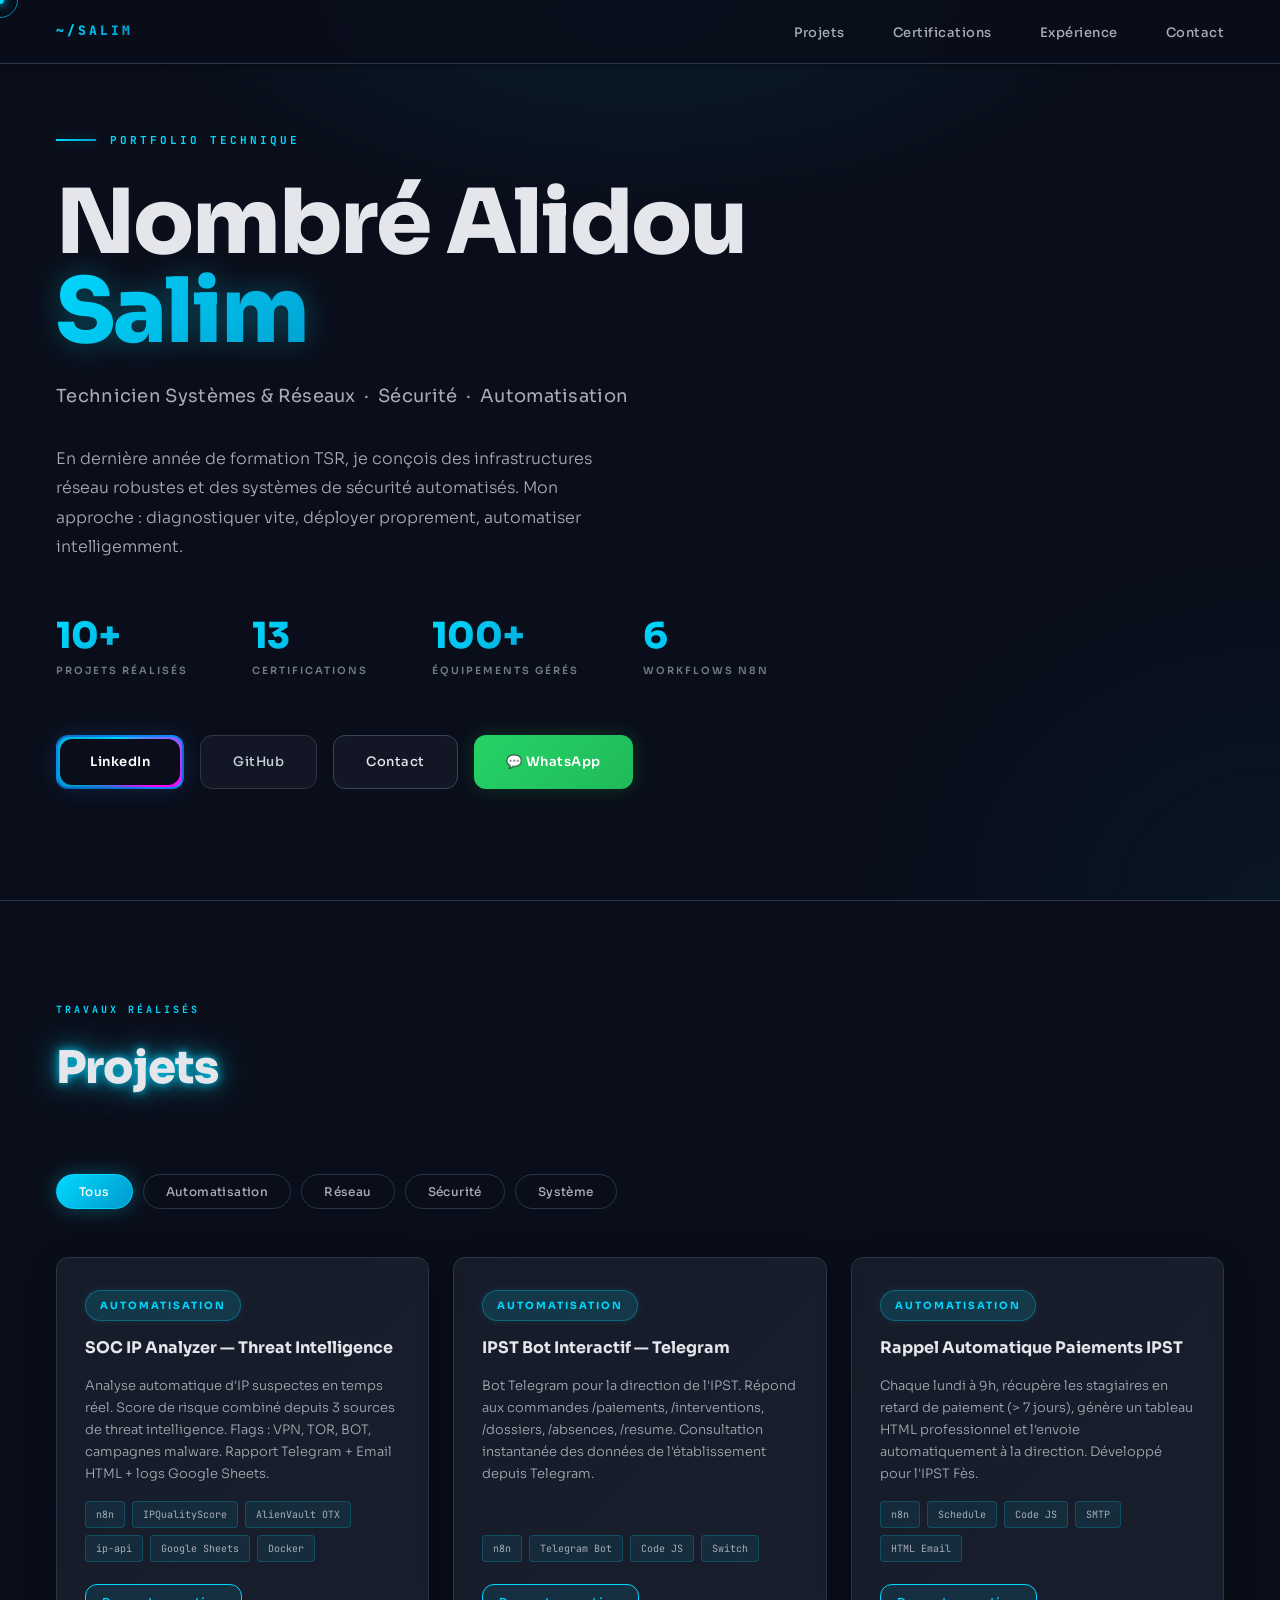
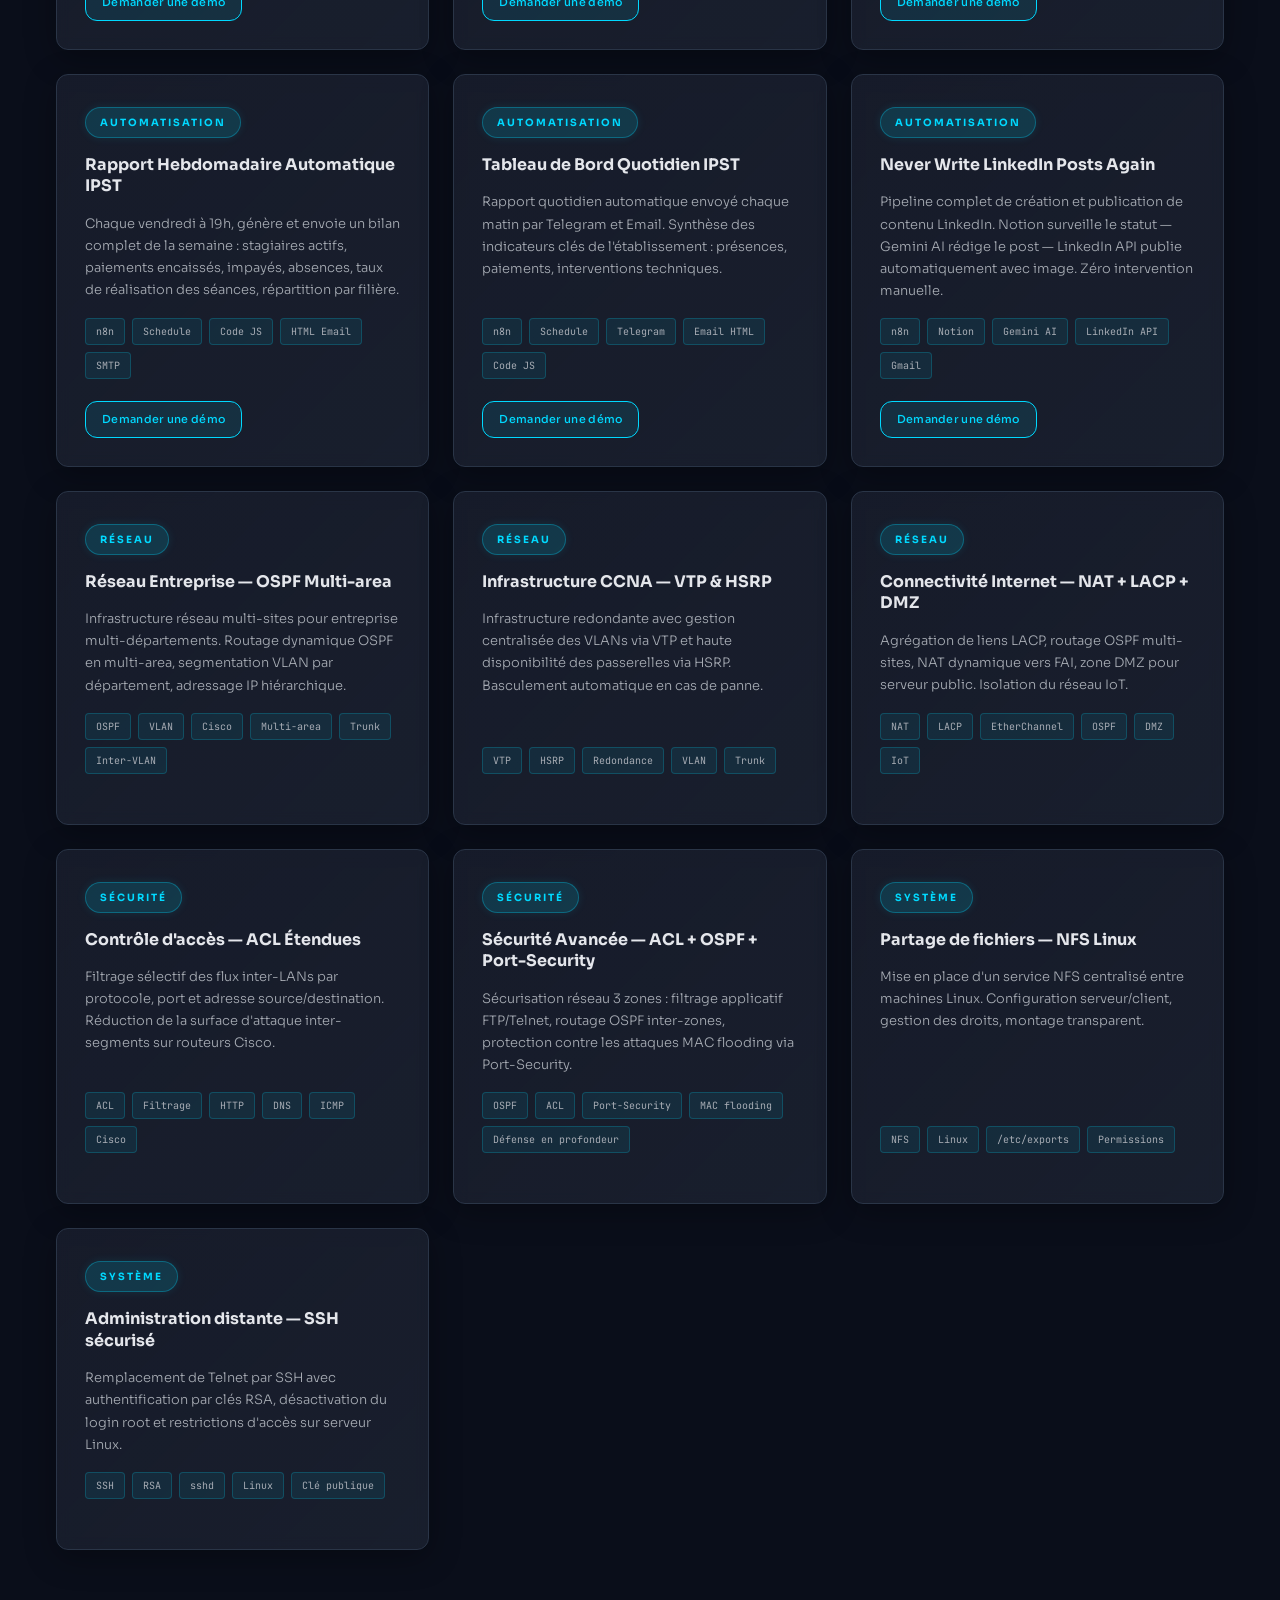
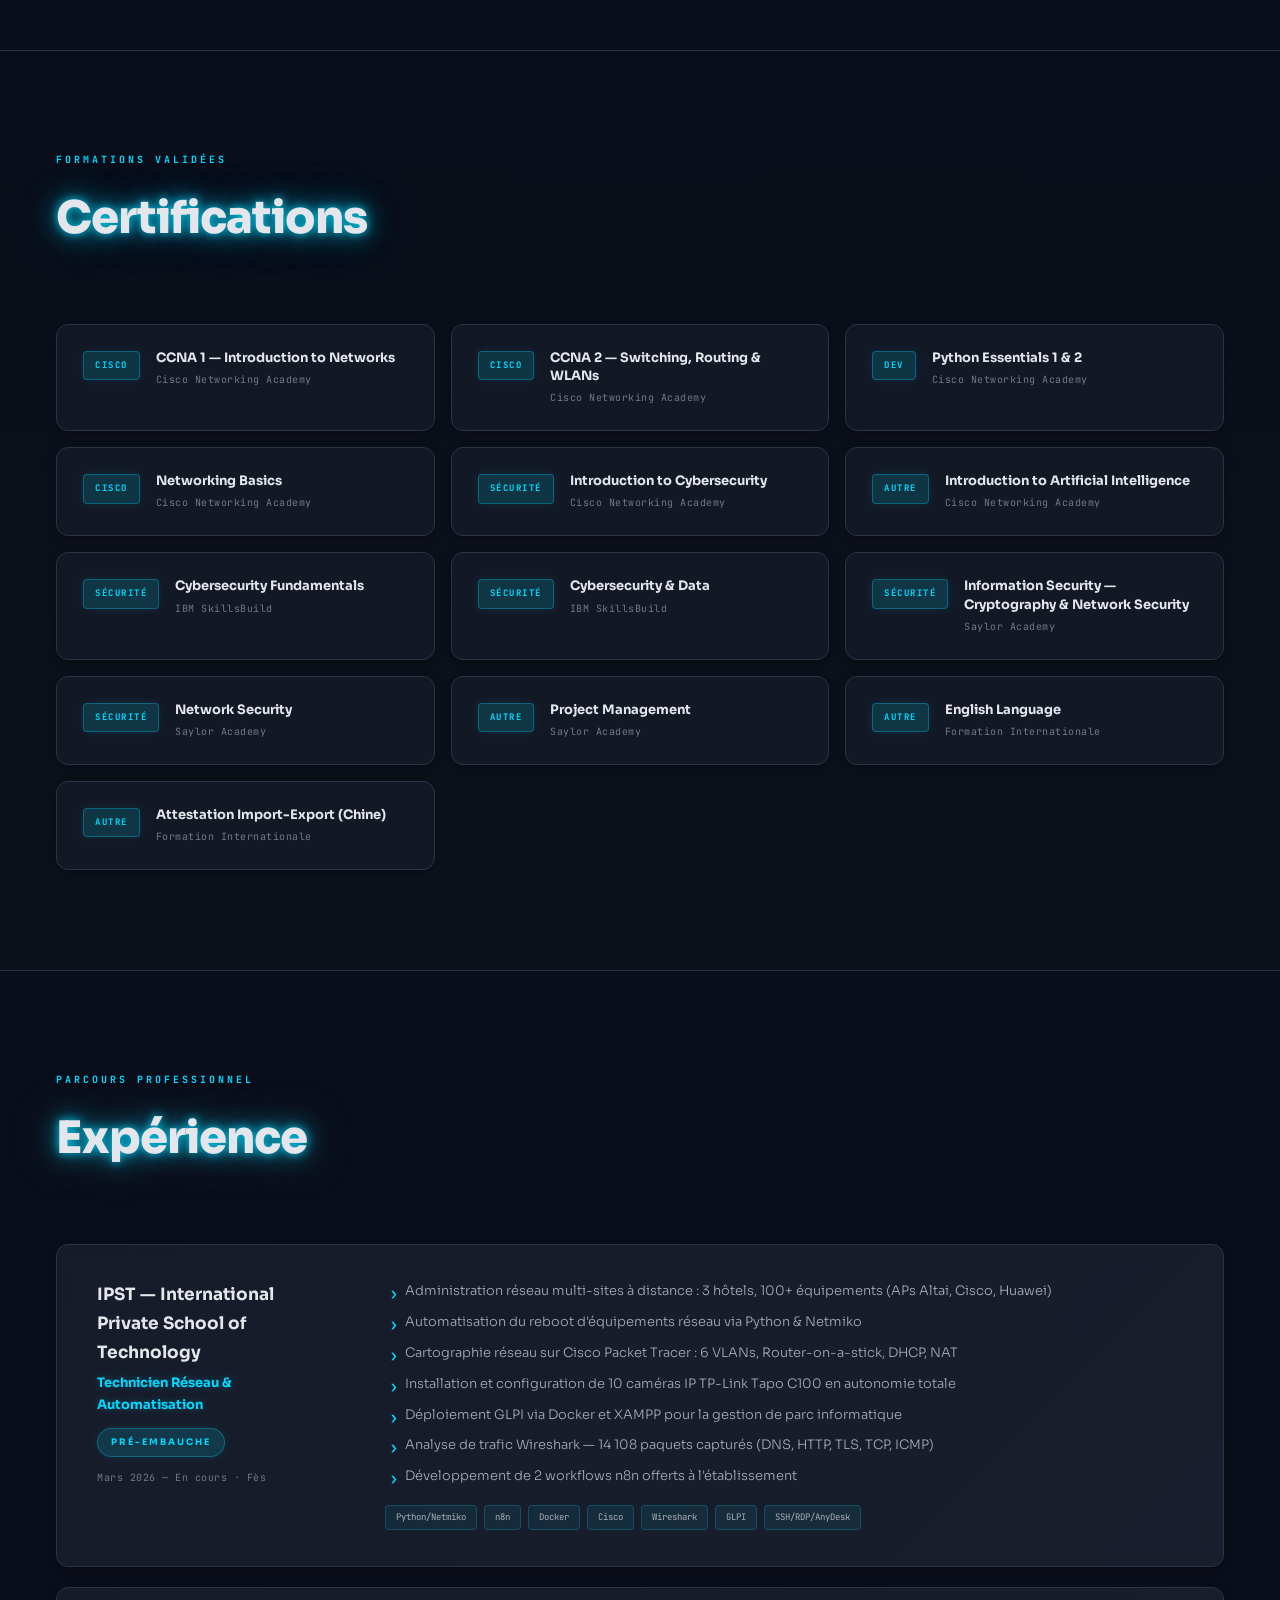
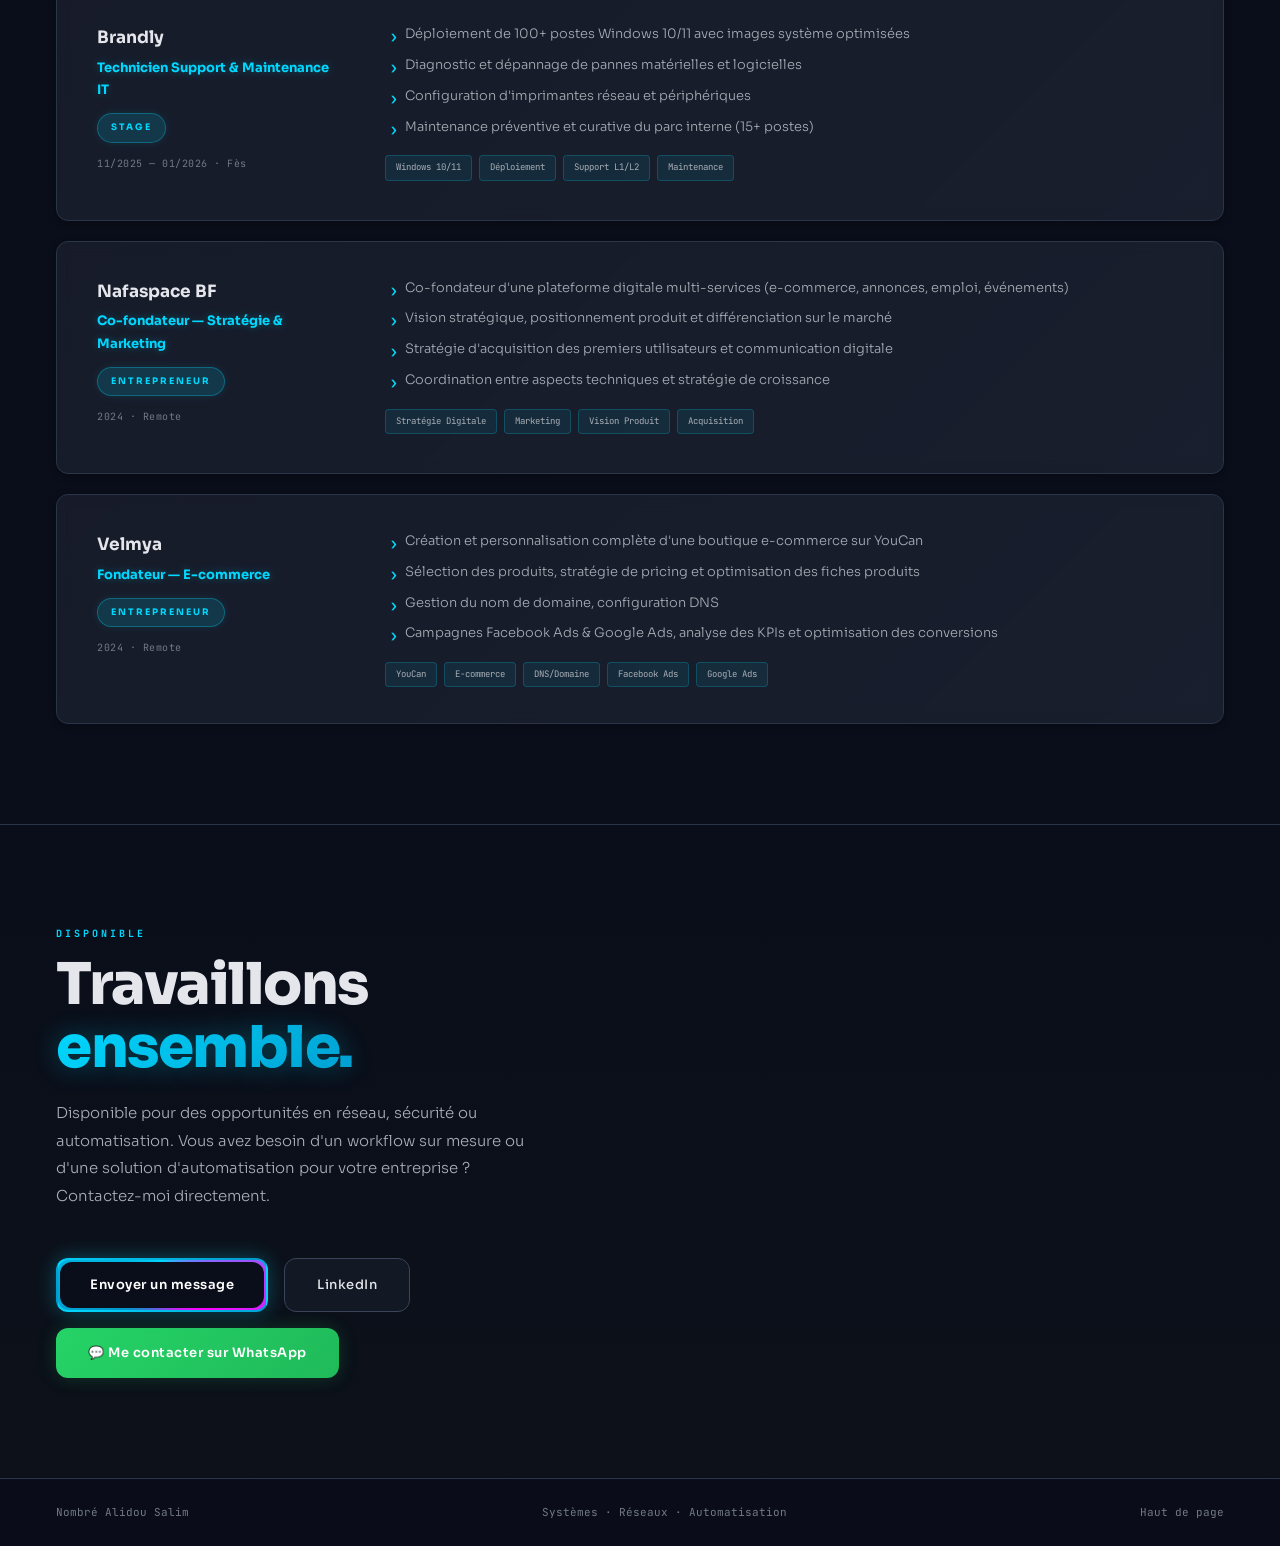
==== commit 8dfa15ff: "Update index.html" ====
--- a/index.html
+++ b/index.html
@@ -127,7 +127,7 @@
     contact: true
   },
   {
-    title:   "Rappel Automatique Paiements",
+    title:   "Rappel Automatique Paiements IPST",
     cat:     "automatisation",
     tags:    ["n8n", "Schedule", "Code JS", "SMTP", "HTML Email"],
     desc:    "Chaque lundi à 9h, récupère les stagiaires en retard de paiement (> 7 jours), génère un tableau HTML professionnel et l'envoie automatiquement à la direction. Développé pour l'IPST Fès.",
@@ -135,7 +135,7 @@
     contact: true
   },
   {
-    title:   "Rapport Hebdomadaire Automatique",
+    title:   "Rapport Hebdomadaire Automatique IPST",
     cat:     "automatisation",
     tags:    ["n8n", "Schedule", "Code JS", "HTML Email", "SMTP"],
     desc:    "Chaque vendredi à 19h, génère et envoie un bilan complet de la semaine : stagiaires actifs, paiements encaissés, impayés, absences, taux de réalisation des séances, répartition par filière.",
@@ -143,7 +143,7 @@
     contact: true
   },
   {
-    title:   "Tableau de Bord Quotidien",
+    title:   "Tableau de Bord Quotidien IPST",
     cat:     "automatisation",
     tags:    ["n8n", "Schedule", "Telegram", "Email HTML", "Code JS"],
     desc:    "Rapport quotidien automatique envoyé chaque matin par Telegram et Email. Synthèse des indicateurs clés de l'établissement : présences, paiements, interventions techniques.",
@@ -151,7 +151,7 @@
     contact: true
   },
   {
-    title:   "LinkedIn Content Automation",
+    title:   "Never Write LinkedIn Posts Again",
     cat:     "automatisation",
     tags:    ["n8n", "Notion", "Gemini AI", "LinkedIn API", "Gmail"],
     desc:    "Pipeline complet de création et publication de contenu LinkedIn. Notion surveille le statut — Gemini AI rédige le post — LinkedIn API publie automatiquement avec image. Zéro intervention manuelle.",
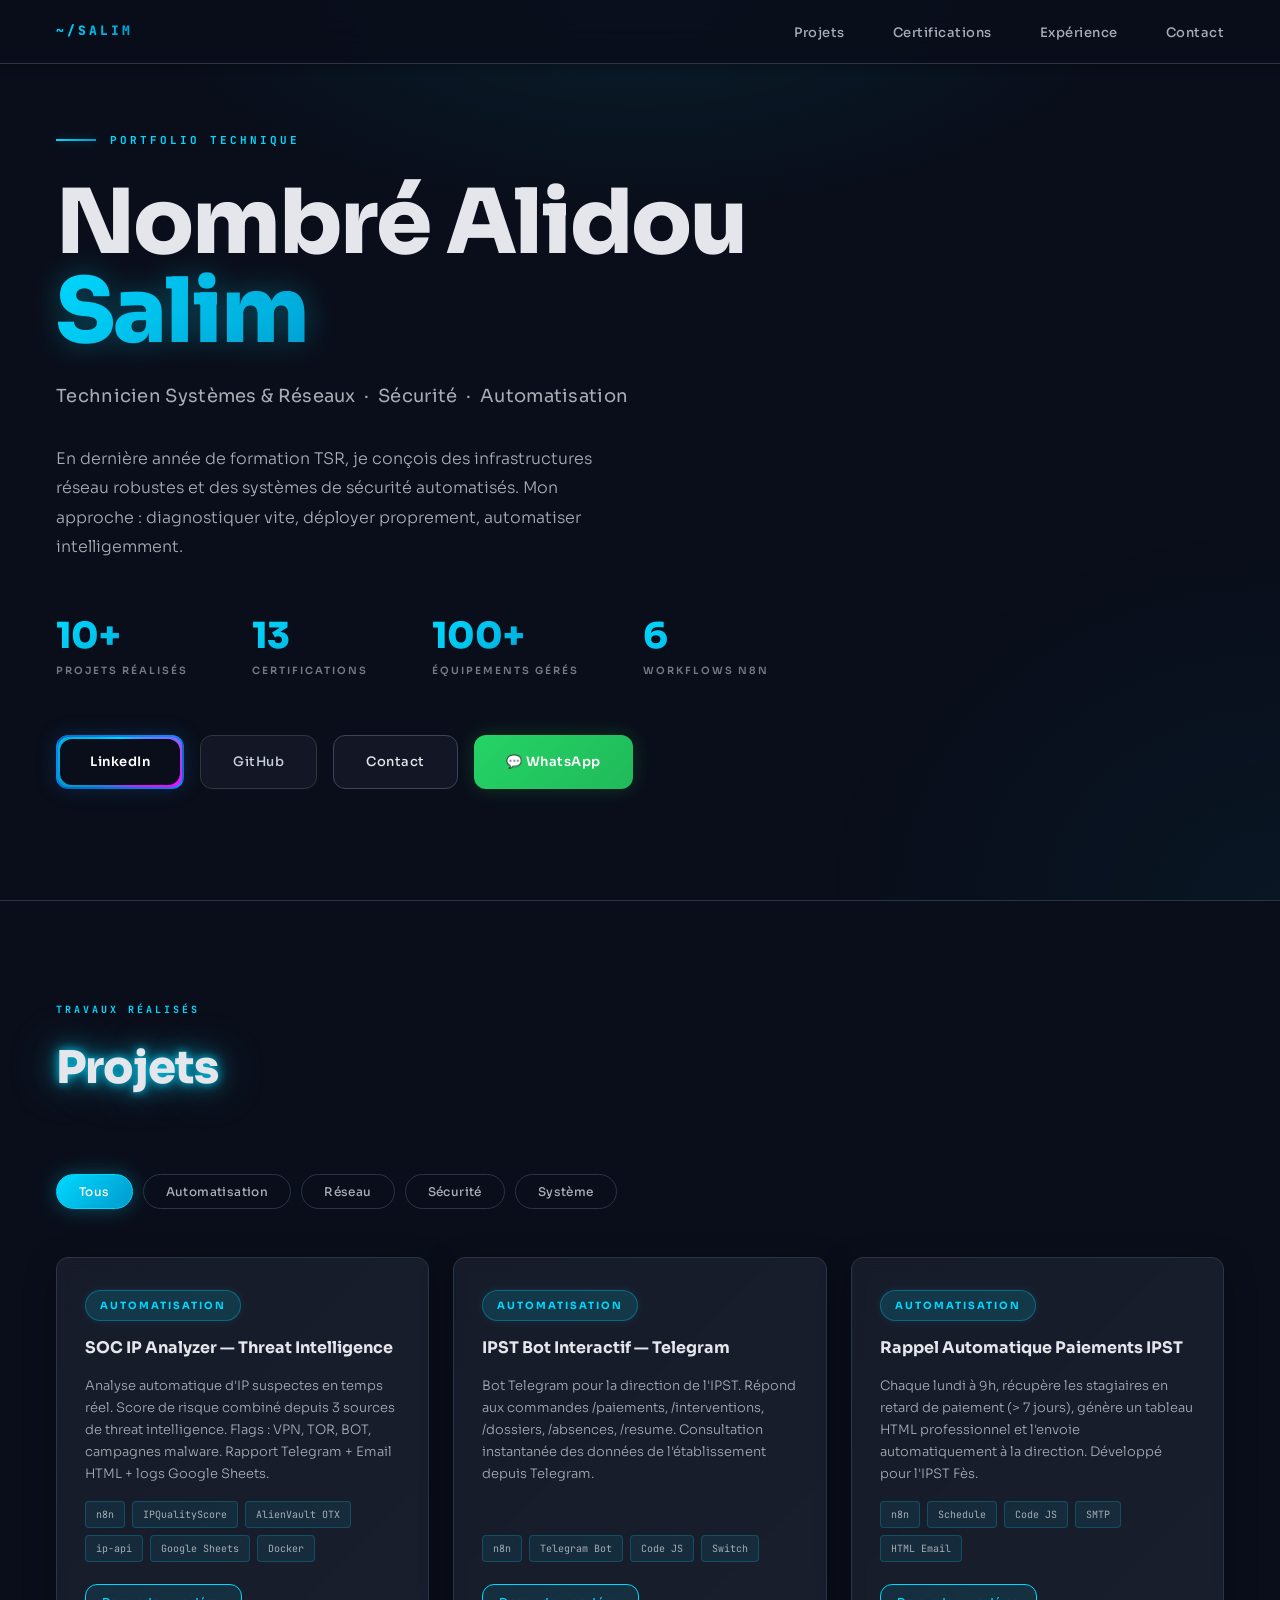
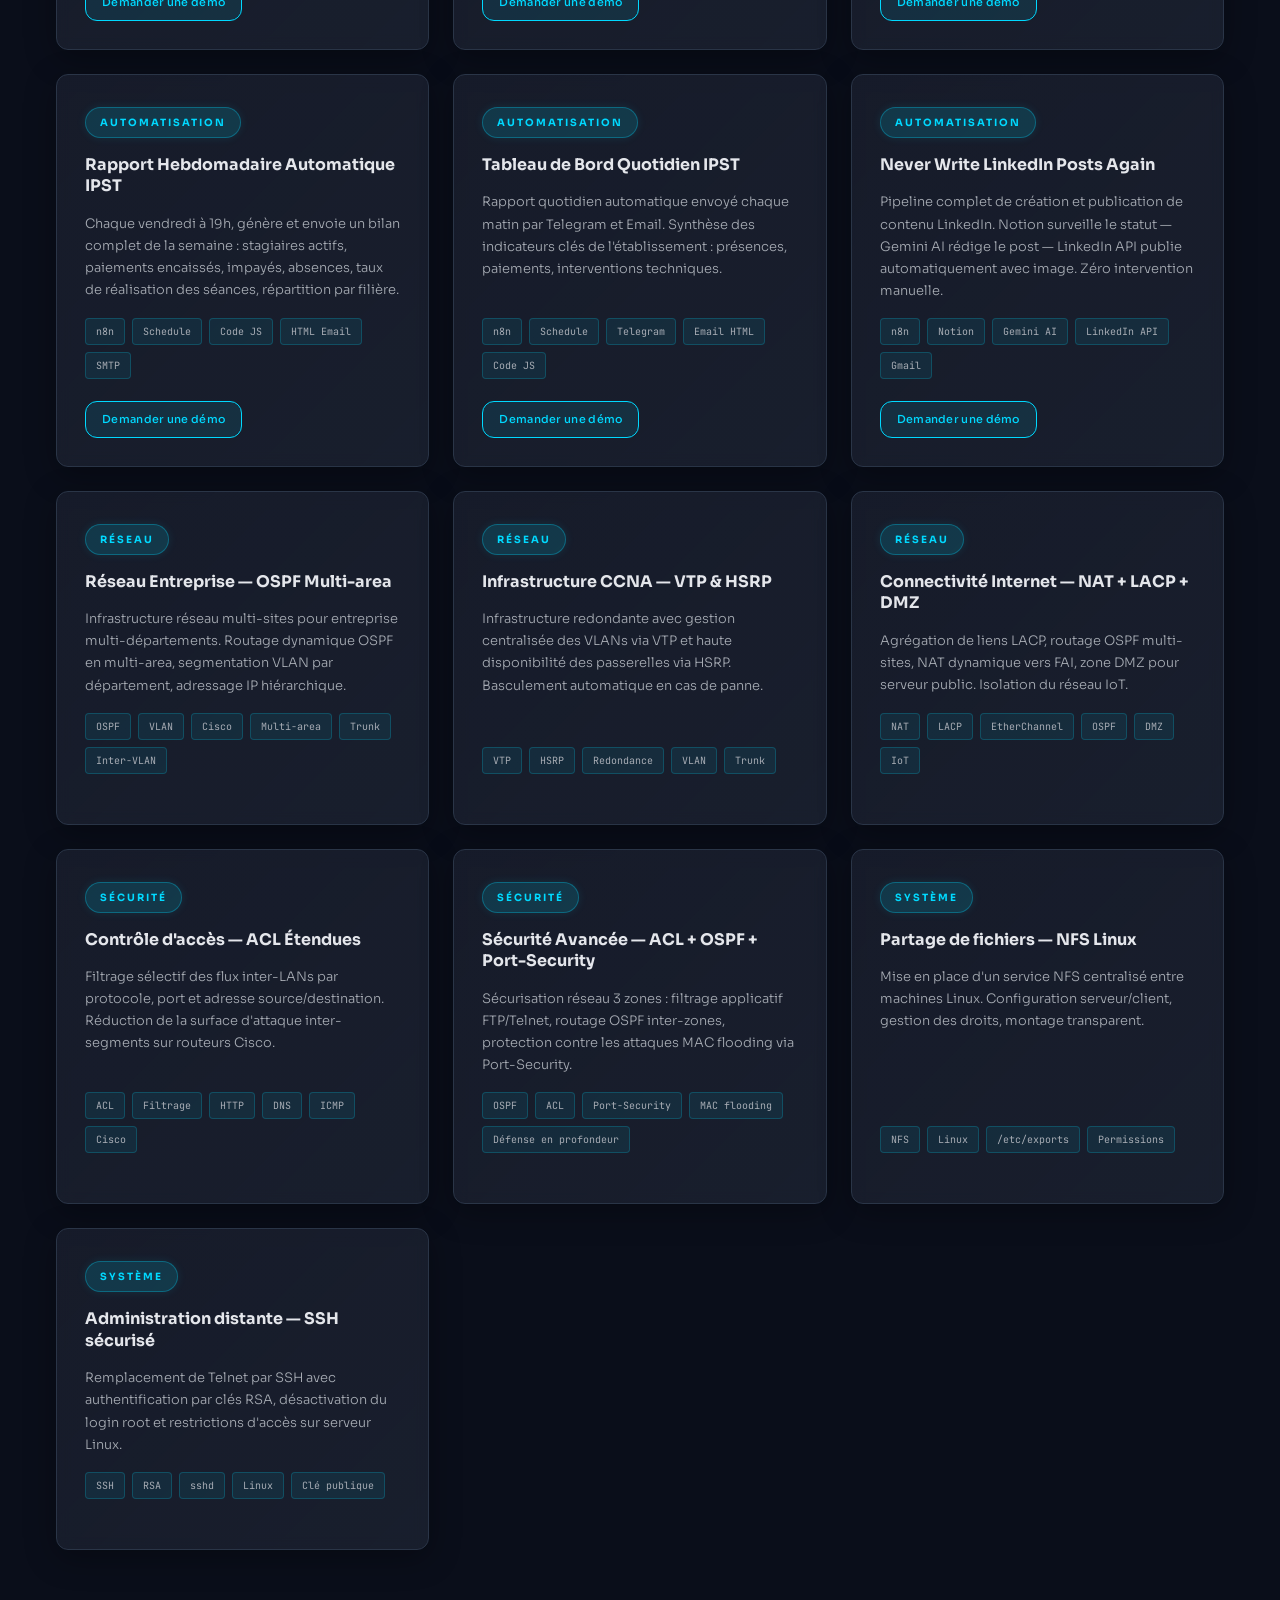
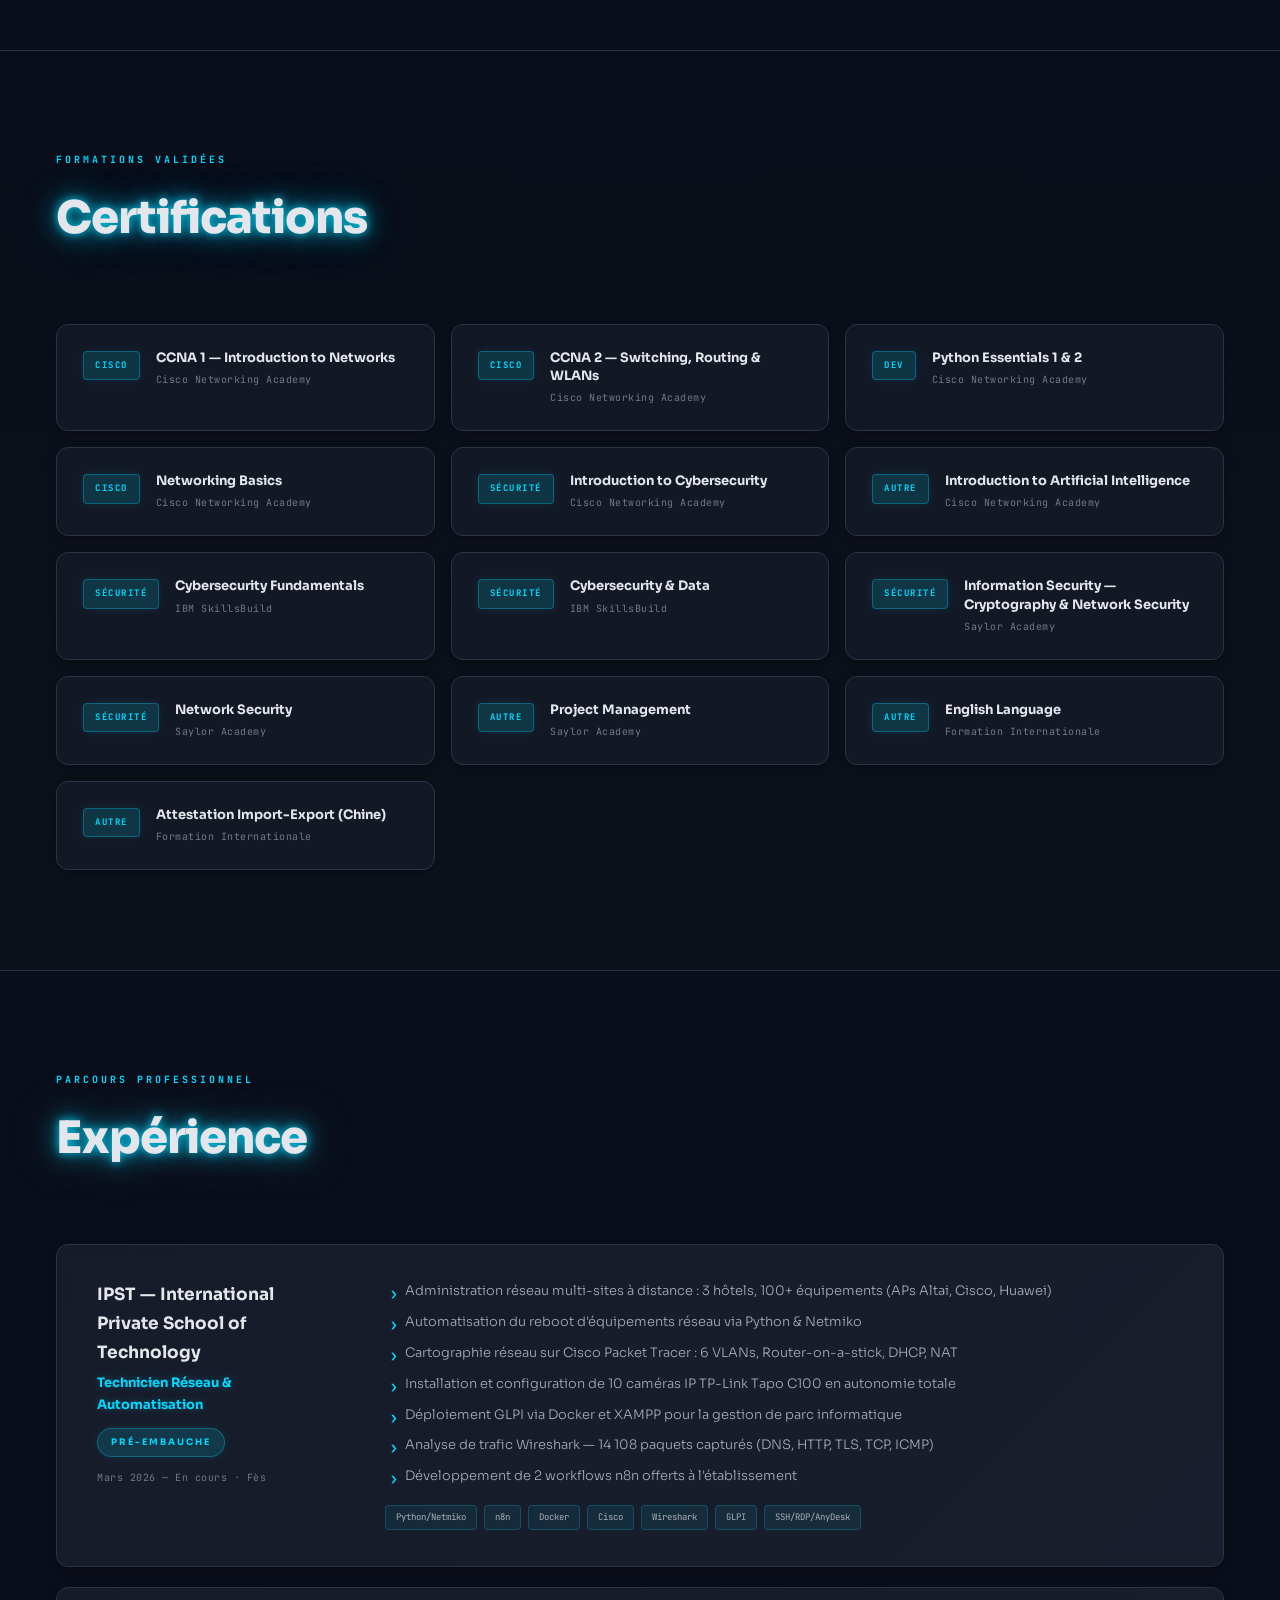
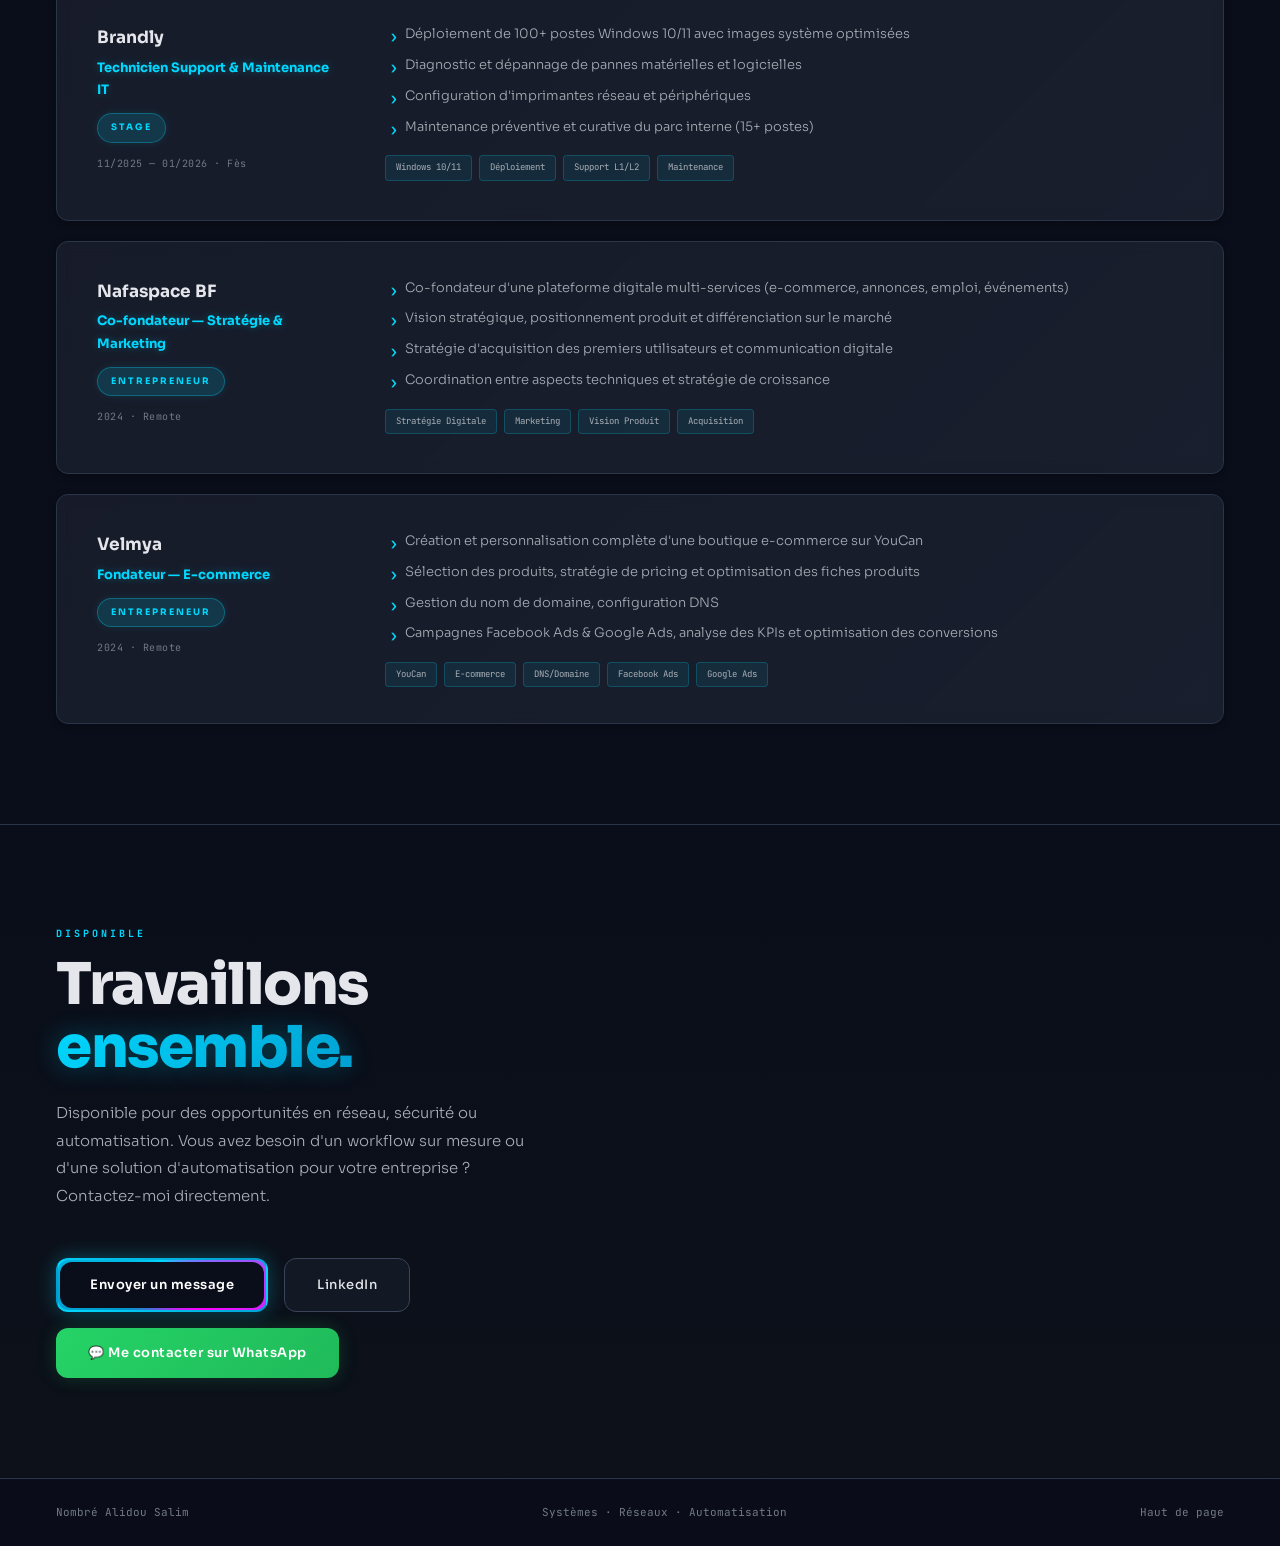
==== commit 7c77a7d9: "Update index.html" ====
--- a/index.html
+++ b/index.html
@@ -9,8 +9,6 @@
   <link rel="stylesheet" href="style.css">
 </head>
 <body>
-<div class="cursor-dot" id="cursorDot"></div>
-<div class="cursor-ring" id="cursorRing"></div>
 <nav>
   <div class="nav-logo"><span>~/</span>salim</div>
   <ul class="nav-links">
@@ -446,25 +444,7 @@
 }
 window.addEventListener("load", observeAll);
 observeAll();
-  const dot = document.getElementById('cursorDot');
-const ring = document.getElementById('cursorRing');
-
-document.addEventListener('mousemove', e => {
-  dot.style.left = e.clientX + 'px';
-  dot.style.top = e.clientY + 'px';
-  setTimeout(() => {
-    ring.style.left = e.clientX + 'px';
-    ring.style.top = e.clientY + 'px';
-  }, 80);
-});
-
-document.querySelectorAll('a, button, .filter-btn, .project-card').forEach(el => {
-  el.addEventListener('mouseenter', () => ring.classList.add('hovering'));
-  el.addEventListener('mouseleave', () => ring.classList.remove('hovering'));
-});
-
-document.addEventListener('mousedown', () => dot.classList.add('clicking'));
-document.addEventListener('mouseup', () => dot.classList.remove('clicking'));
+
 </script>
   
 </body>
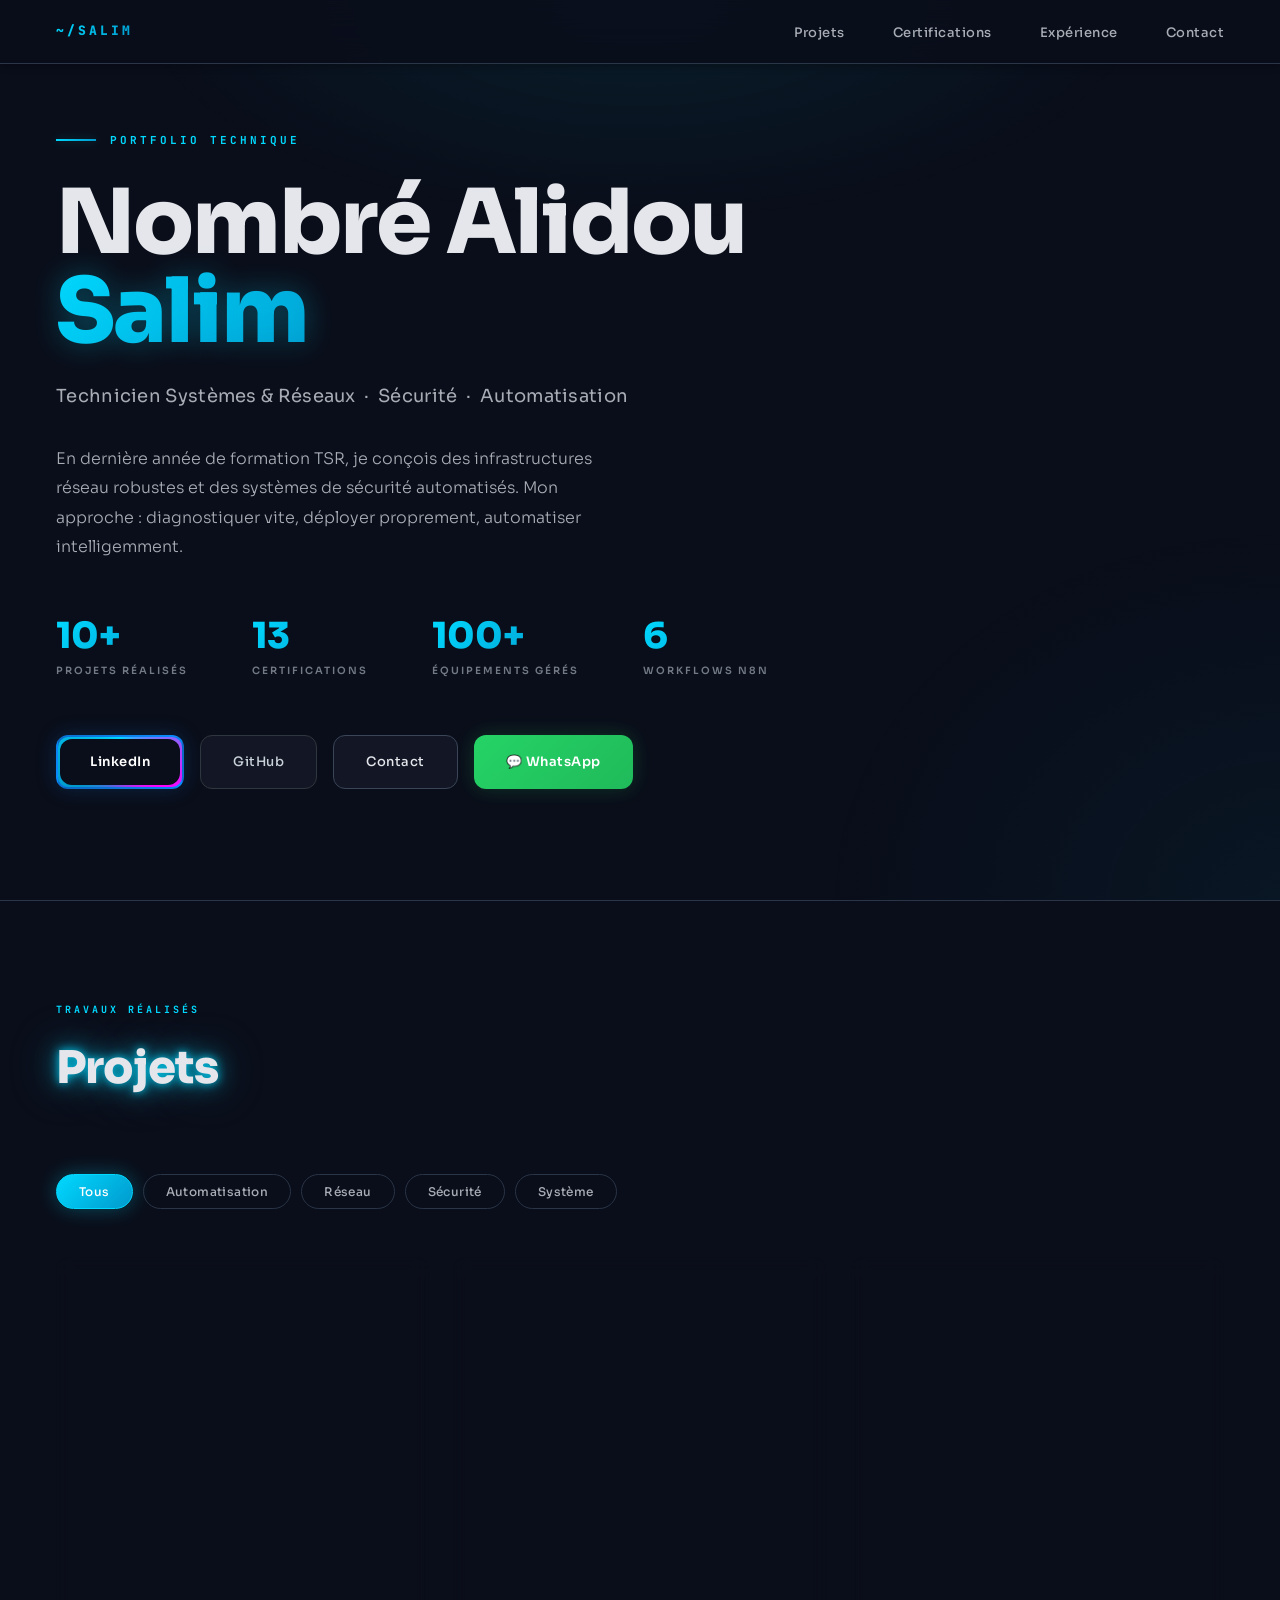
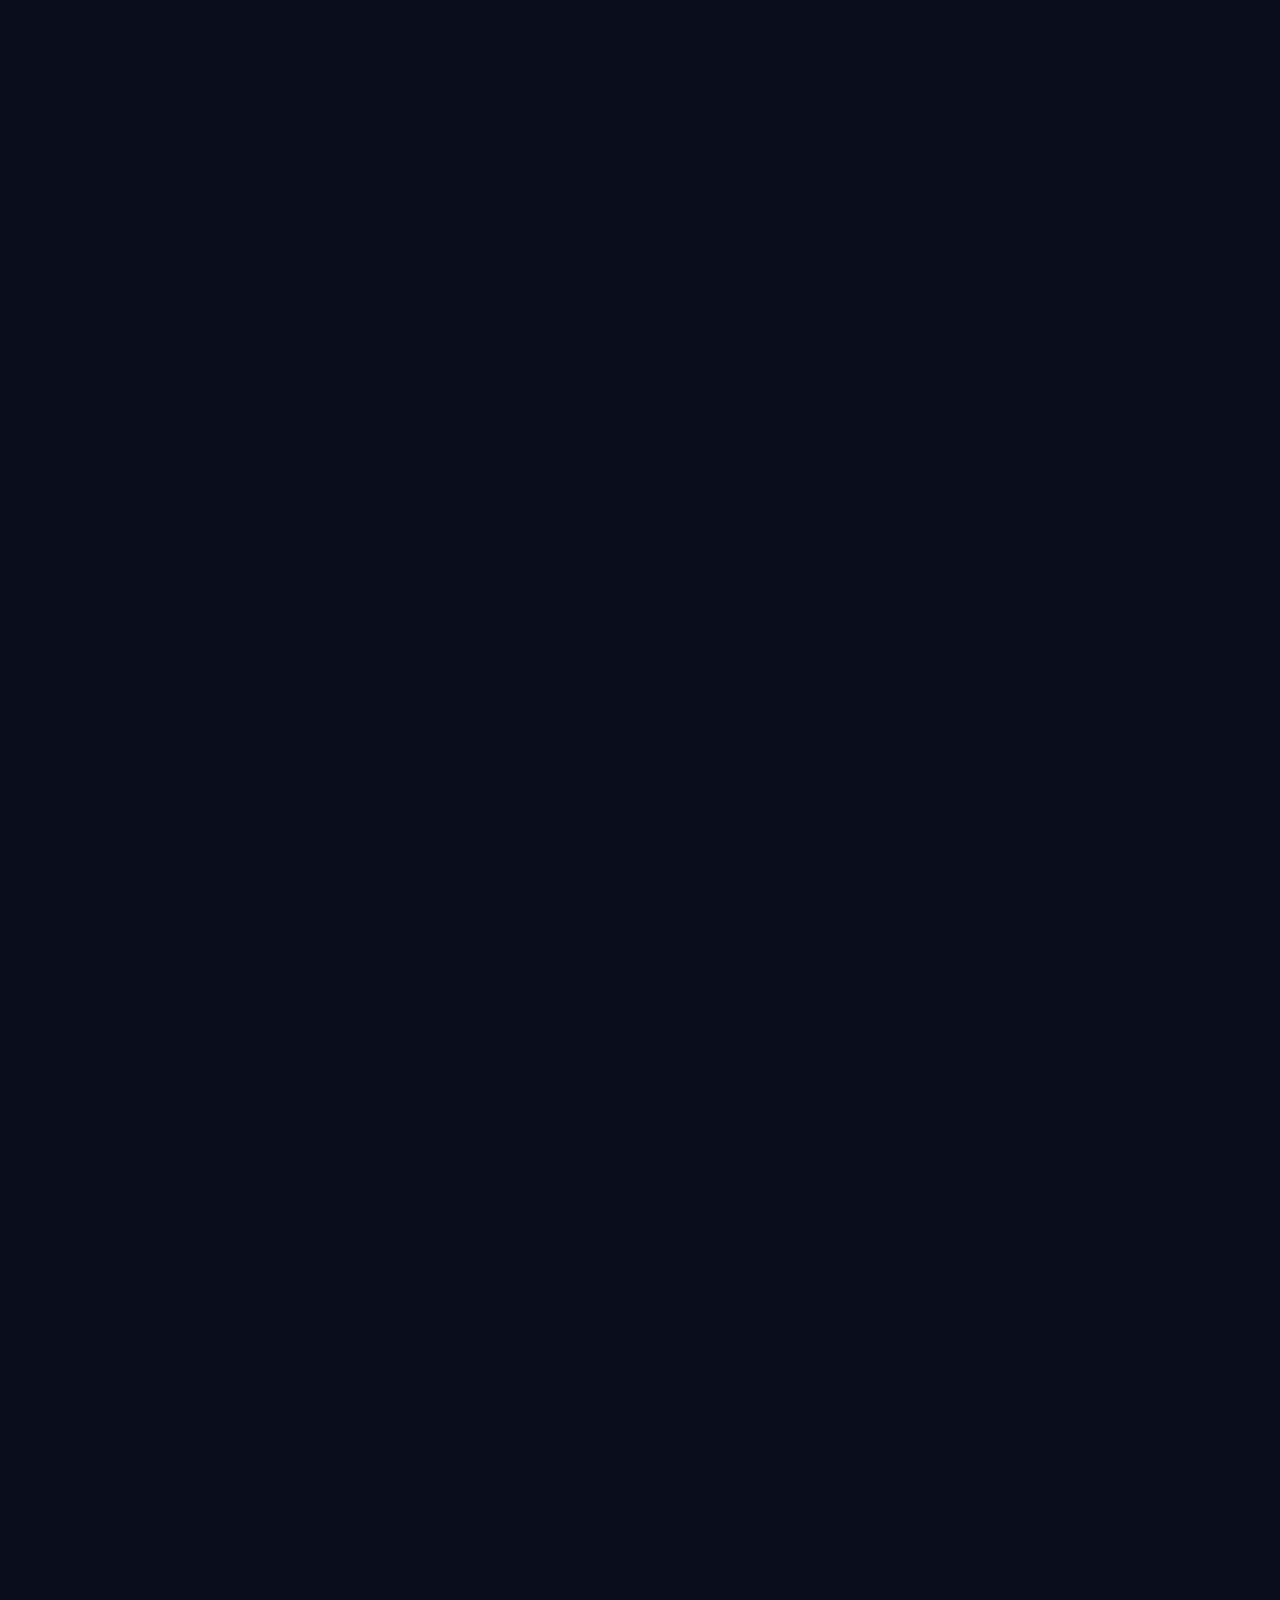
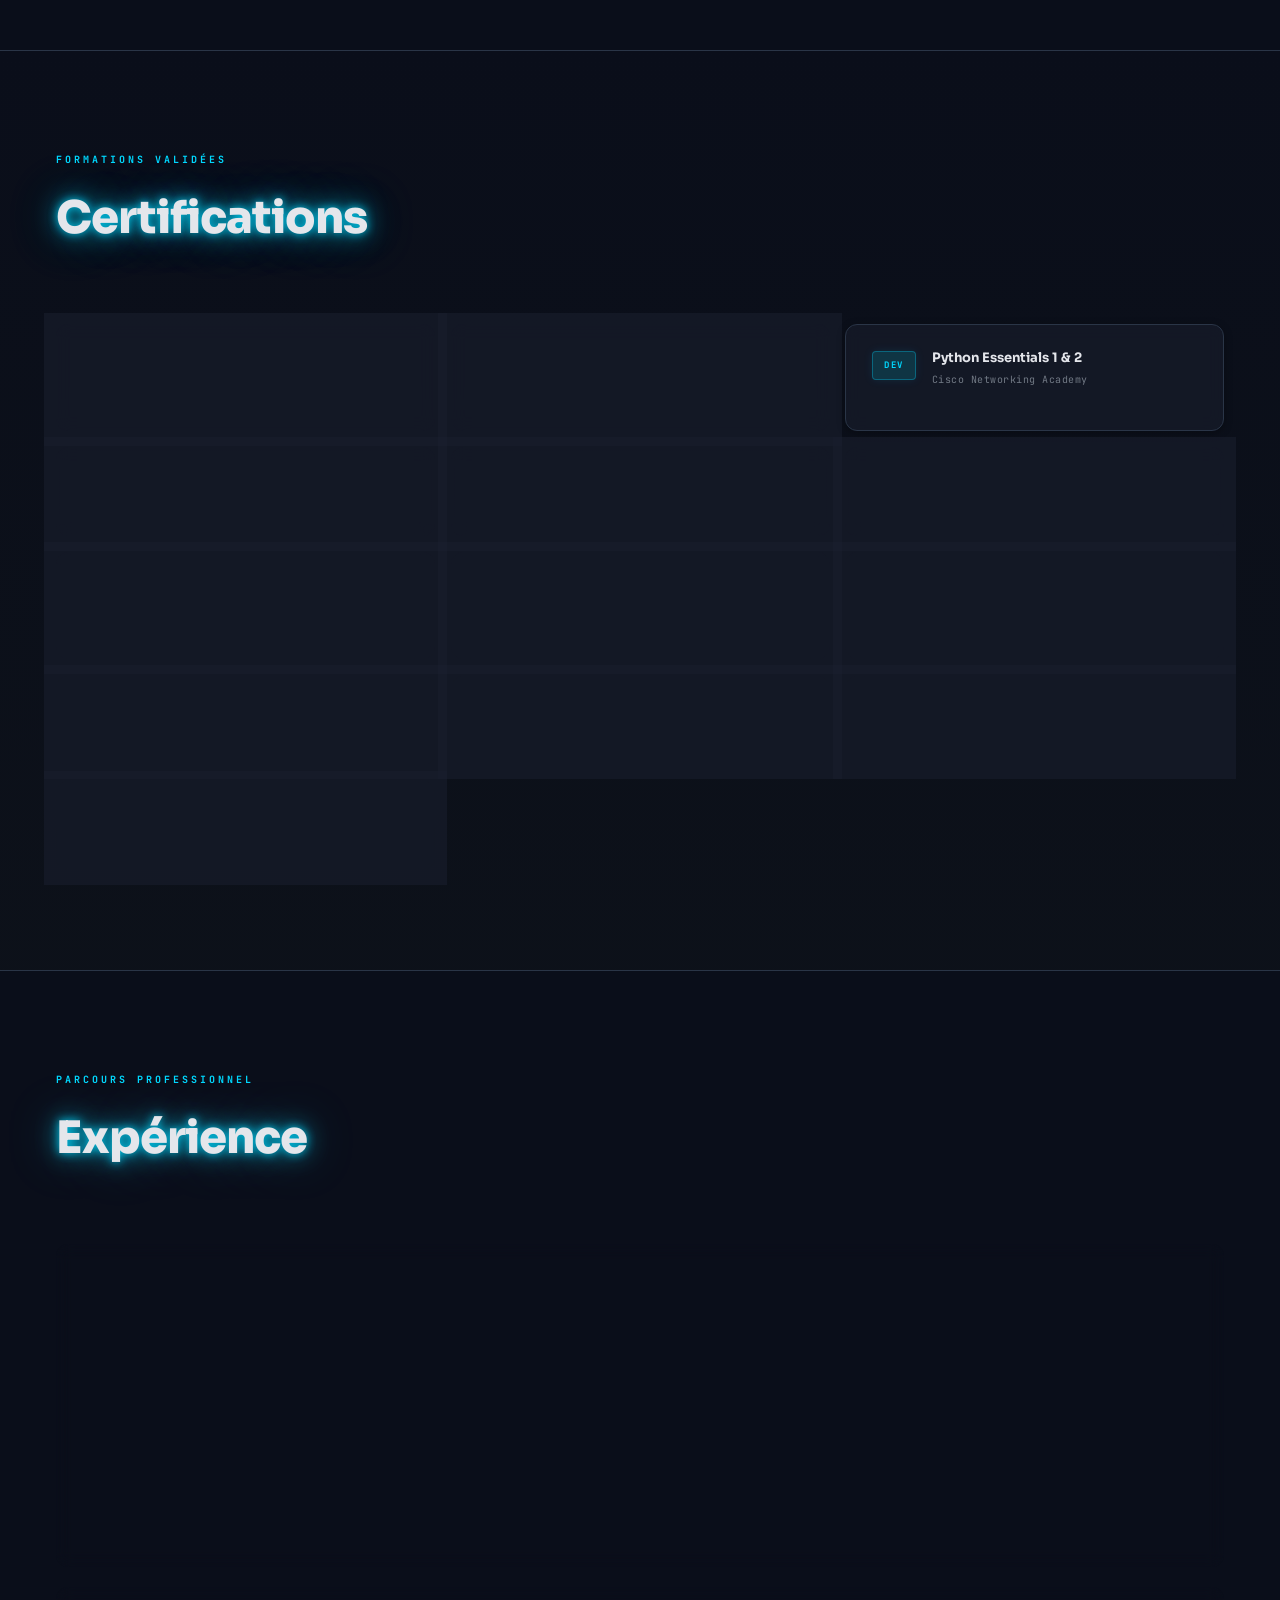
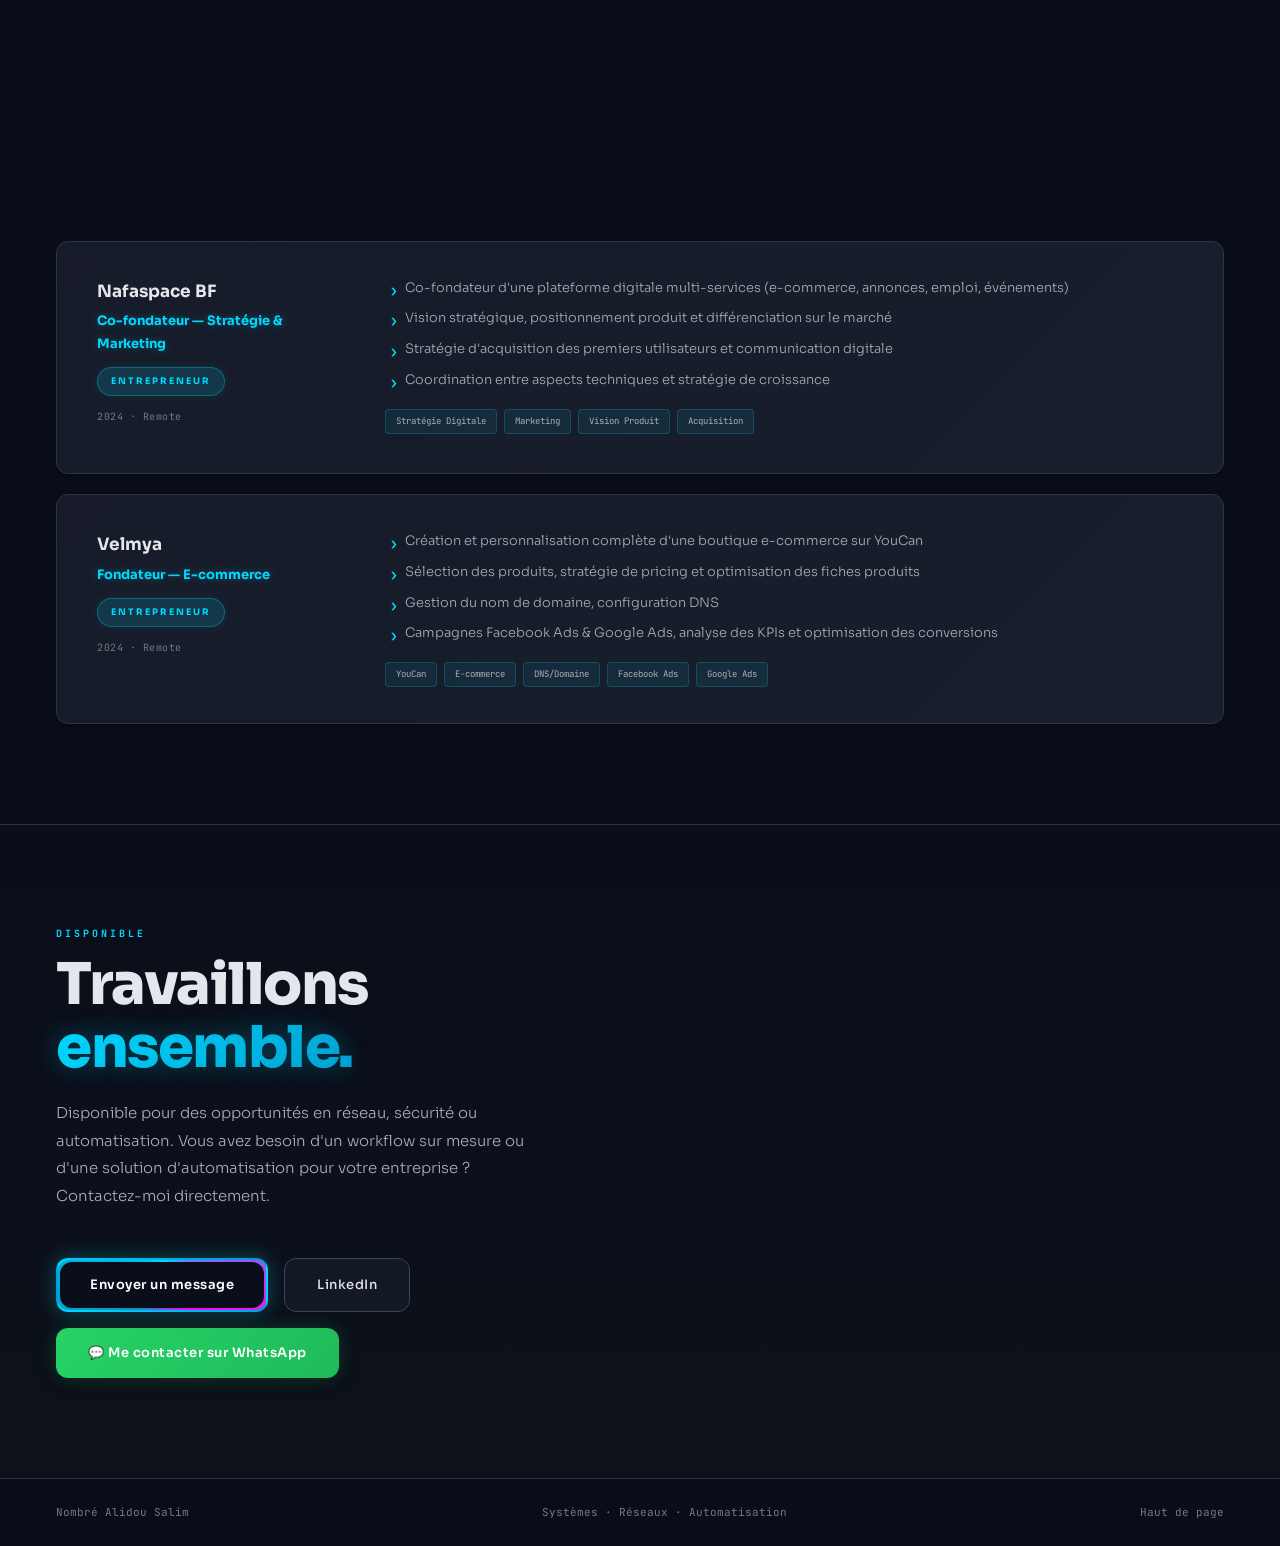
==== commit b38aba96: "Update index.html" ====
--- a/index.html
+++ b/index.html
@@ -113,7 +113,7 @@
     cat:     "automatisation",
     tags:    ["n8n", "IPQualityScore", "AlienVault OTX", "ip-api", "Google Sheets", "Docker"],
     desc:    "Analyse automatique d'IP suspectes en temps réel. Score de risque combiné depuis 3 sources de threat intelligence. Flags : VPN, TOR, BOT, campagnes malware. Rapport Telegram + Email HTML + logs Google Sheets.",
-    slug:    "",
+    slug:    "soc-analyzer",
     contact: true
   },
   {
